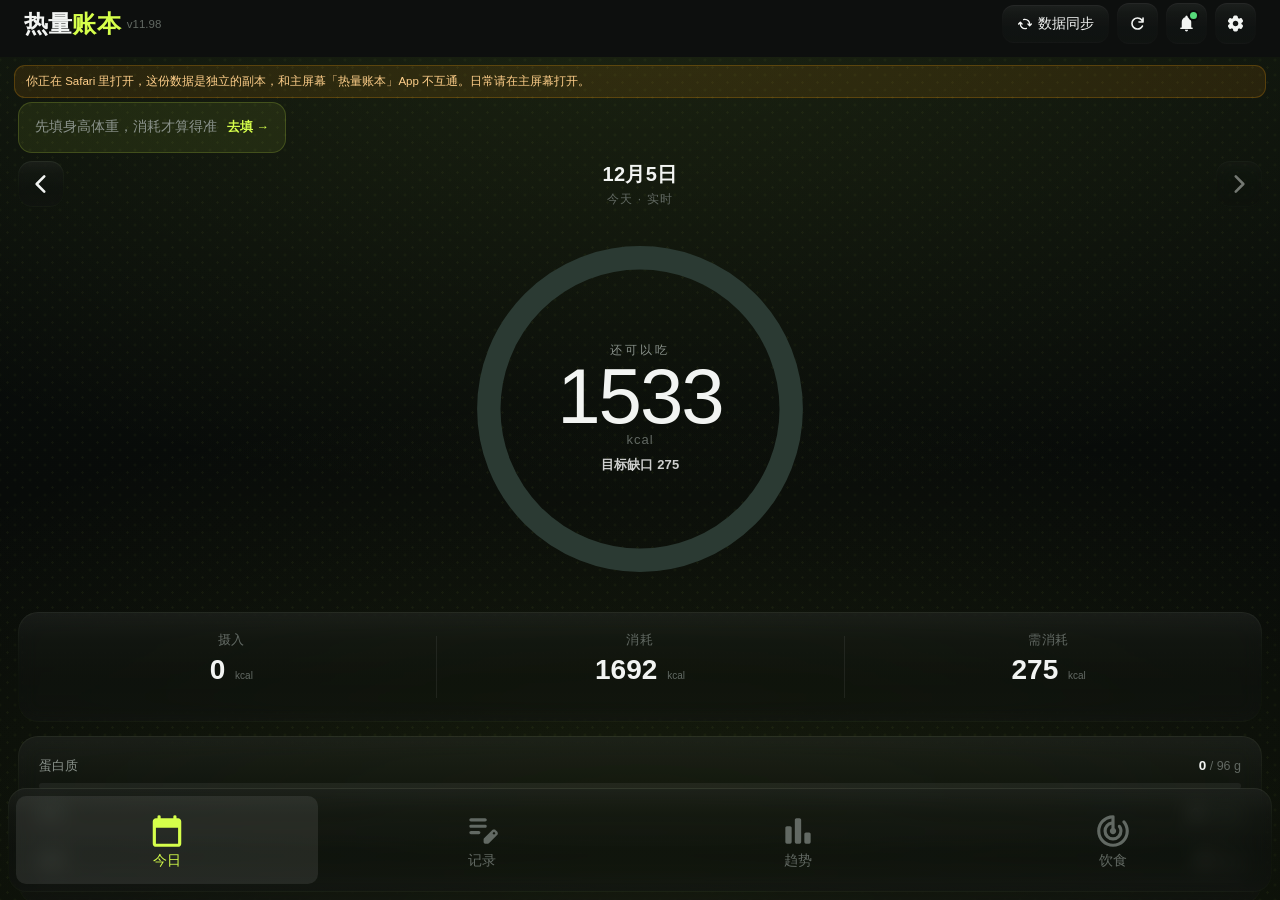
==== index.html @ af081da4 "v11.98 复制只留记到今天；弹层打开时暂停整页定时重画（修搜索滑动卡顿）" ====
<!DOCTYPE html>
<html lang="zh-CN">
<head>
<meta charset="utf-8">
<meta name="viewport" content="width=device-width, initial-scale=1, maximum-scale=1, user-scalable=no">
<meta name="apple-mobile-web-app-capable" content="yes">
<meta name="apple-mobile-web-app-status-bar-style" content="black">
<meta name="theme-color" content="#0a0b0c">
<title>热量账本</title>
<link rel="stylesheet" href="style.css?v=1231">
<link rel="manifest" href="manifest.webmanifest">
<!-- 换图标时必须改这里的 ?v=，否则 iOS 主屏图标会一直用缓存里的旧图 -->
<link rel="apple-touch-icon" href="apple-touch-icon.png?v=1219">
<link rel="icon" href="icon-192.png?v=1219">
<!-- v10.95：Dock 外框被 iOS 26/27 的 `corner-shape: squircle` 画成了超椭圆（方中带圆），
     选中块还是普通圆角 → 看起来一个方一个圆、不再是之前的形状。这里把 squircle 关掉，
     外框和选中块统一成「高度一半」的正圆角胶囊，两者同一个弧。 -->
<style id="dock-lock">
/* 手机：外框和选中块统一成「高度一半」的正圆角胶囊（iPhone 屏幕圆角大，Dock 跟着圆） */
@media (max-width: 520px) {
  .tabbar .inner { corner-shape: round !important; -webkit-corner-shape: round !important; border-radius: 30.5px !important; }
  .dock-lens { border-radius: 27px !important; }
  .dock-lens .lens-body,
  .dock-lens.press .lens-body { border-radius: 27px !important; }
}
/* iPad / 平板：只关掉 squircle，圆角走 style.css 的 --dock-r（跟这台设备屏幕的圆角匹配），
   不再写死 52/44 —— 否则 iPad 会被画成手机那种药丸（2026-11-08 用户指出） */
@media (min-width: 521px) {
  .tabbar .inner { corner-shape: round !important; -webkit-corner-shape: round !important; }
}
</style>
</head>
<body>

<div class="statusbg" aria-hidden="true"></div>

<div id="bootErr" onclick="this.style.display='none'" style="display:none;position:fixed;left:12px;right:12px;top:80px;z-index:999;background:#1c2124;border:1px solid rgba(255,255,255,.12);border-radius:16px;padding:14px 16px;color:#fff;font-size:13px">
  <div style="font-weight:600;margin-bottom:6px">启动出错了</div>
  <div class="be-msg" style="color:#bbb;line-height:1.5"></div>
  <button onclick="location.href=location.pathname+'?v='+Date.now()" style="margin-top:12px;width:100%;padding:10px;border:0;border-radius:12px;background:#d6ff4b;color:#111;font-weight:600">强制重新加载</button>
</div>
<div class="app">
  <div class="topbar">
    <div class="brand">热量<span>账本</span><i class="btag" id="brandTag"></i></div>
    <div class="topactions">
      <button class="topbtn" id="cloudRefresh">
        
        <svg data-icn="st.sync" viewBox="0 -960 960 960" fill="currentColor" aria-hidden="true"><path d="M482-160q-134 0-228-93t-94-227v-7l-36 36q-11 11-28 11t-28-11q-11-11-11-28t11-28l104-104q12-12 28-12t28 12l104 104q11 11 11 28t-11 28q-11 11-28 11t-28-11l-36-36v7q0 100 70.5 170T482-240q16 0 31.5-2t30.5-7q17-5 32 1t23 21q8 16 1.5 31.5T577-175q-23 8-47 11.5t-48 3.5Zm-4-560q-16 0-31.5 2t-30.5 7q-17 5-32.5-1T360-733q-8-15-1.5-30.5T381-784q24-8 48-12t49-4q134 0 228 93t94 227v7l36-36q11-11 28-11t28 11q11 11 11 28t-11 28L788-349q-12 12-28 12t-28-12L628-453q-11-11-11-28t11-28q11-11 28-11t28 11l36 36v-7q0-100-70.5-170T478-720Z"/></svg>
        数据同步
      </button>
      <button class="topbtn topicon" id="hardReloadTop" aria-label="强制更新" title="强制更新">
        
        <svg data-icn="st.reload" viewBox="0 -960 960 960" fill="currentColor" aria-hidden="true"><path d="M480-160q-134 0-227-93t-93-227q0-134 93-227t227-93q69 0 132 28.5T720-690v-70q0-17 11.5-28.5T760-800q17 0 28.5 11.5T800-760v200q0 17-11.5 28.5T760-520H560q-17 0-28.5-11.5T520-560q0-17 11.5-28.5T560-600h128q-32-56-87.5-88T480-720q-100 0-170 70t-70 170q0 100 70 170t170 70q68 0 124.5-34.5T692-367q8-14 22.5-19.5t29.5-.5q16 5 23 21t-1 30q-41 80-117 128t-169 48Z"/></svg>
      </button>
      <button class="topbtn topicon bellbtn" id="notifyBell" aria-label="提醒记录" title="提醒记录">
        
        <svg data-icn="st.bell" viewBox="0 -960 960 960" fill="currentColor" aria-hidden="true"><path d="M200-200q-17 0-28.5-11.5T160-240q0-17 11.5-28.5T200-280h40v-280q0-83 50-147.5T420-792v-28q0-25 17.5-42.5T480-880q25 0 42.5 17.5T540-820v28q80 20 130 84.5T720-560v280h40q17 0 28.5 11.5T800-240q0 17-11.5 28.5T760-200H200ZM480-80q-33 0-56.5-23.5T400-160h160q0 33-23.5 56.5T480-80Z"/></svg>
        <i class="dot" id="notifyDot" hidden></i>
      </button>
      <button class="topbtn topicon" id="goMe" aria-label="设置">
        
        <svg data-icn="st.gear" viewBox="0 -960 960 960" fill="currentColor" aria-hidden="true"><path d="M433-80q-27 0-46.5-18T363-142l-9-66q-13-5-24.5-12T307-235l-62 26q-25 11-50 2t-39-32l-47-82q-14-23-8-49t27-43l53-40q-1-7-1-13.5v-27q0-6.5 1-13.5l-53-40q-21-17-27-43t8-49l47-82q14-23 39-32t50 2l62 26q11-8 23-15t24-12l9-66q4-26 23.5-44t46.5-18h94q27 0 46.5 18t23.5 44l9 66q13 5 24.5 12t22.5 15l62-26q25-11 50-2t39 32l47 82q14 23 8 49t-27 43l-53 40q1 7 1 13.5v27q0 6.5-2 13.5l53 40q21 17 27 43t-8 49l-48 82q-14 23-39 32t-50-2l-60-26q-11 8-23 15t-24 12l-9 66q-4 26-23.5 44T527-80h-94Zm49-260q58 0 99-41t41-99q0-58-41-99t-99-41q-59 0-99.5 41T342-480q0 58 40.5 99t99.5 41Z"/></svg>
      </button>
    </div>
  </div>

  <div class="scroller" id="scroller">
  <div class="sc-body" id="scBody">
  <!-- ============ 今日 ============ -->
  <section class="view on" id="view-today">
    <div id="setupBanner"></div>
    <div class="daterow">
      <button class="arrow" id="prevDay" aria-label="前一天">
        <svg width="24" height="24" viewBox="0 0 24 24" fill="none" stroke="currentColor" stroke-width="2.4" stroke-linecap="round" stroke-linejoin="round"><path d="M15 5 8 12l7 7"/></svg>
      </button>
      <div class="d">
        <b id="dateLabel">—</b>
        <i id="dateSub"></i>
      </div>
      <button class="arrow" id="nextDay" aria-label="后一天">
        <svg width="24" height="24" viewBox="0 0 24 24" fill="none" stroke="currentColor" stroke-width="2.4" stroke-linecap="round" stroke-linejoin="round"><path d="M9 5l7 7-7 7"/></svg>
      </button>
    </div>

    <div class="hero" id="hero">
      <svg viewBox="0 0 200 200">
        <defs>
          <linearGradient id="ringGrad" x1="0" y1="0" x2="1" y2="1">
            <stop id="ringS0" offset="0%" stop-color="#d6ff4b"/>
            <stop id="ringS1" offset="45%" stop-color="#57ffc8"/>
            <stop id="ringS2" offset="100%" stop-color="#d6ff4b"/>
          </linearGradient>
          <!-- 玻璃边光：和卡片描边同一种做法 —— 一圈很细的亮边，上亮下暗 -->
          <linearGradient id="rimGrad" x1="0" y1="0" x2="0.75" y2="1">
            <stop offset="0%" stop-color="#ffffff" stop-opacity="0.55"/>
            <stop offset="30%" stop-color="#ffffff" stop-opacity="0.22"/>
            <stop offset="65%" stop-color="#ffffff" stop-opacity="0.08"/>
            <stop offset="100%" stop-color="#ffffff" stop-opacity="0.16"/>
          </linearGradient>
          <linearGradient id="ringTrack" x1="0" y1="0" x2="0" y2="1">
            <stop offset="0%" stop-color="#161d19"/>
            <stop offset="100%" stop-color="#0b0f0d"/>
          </linearGradient>
        </defs>
        <circle class="track" cx="100" cy="100" r="84" fill="none" stroke="#2b3a33" stroke-width="13"/>
        <!-- 先画一圈略宽的亮边，再把主弧压在上面 → 两侧各留出一条 1px 的玻璃边光 -->
        <circle class="rim" id="ringRim" cx="100" cy="100" r="84" fill="none"
                stroke="url(#rimGrad)"
                stroke-width="14.6" stroke-linecap="round"
                stroke-dasharray="527.8" stroke-dashoffset="527.8"/>
        <circle class="prog" id="ring" cx="100" cy="100" r="84" fill="none"
                stroke="url(#ringGrad)"
                stroke-width="13" stroke-linecap="round"
                stroke-dasharray="527.8" stroke-dashoffset="527.8"/>
      </svg>
      <div class="center">
        <div class="lbl" id="heroLbl">热量缺口</div>
        <div class="num" id="heroNum">—</div>
        <div class="unit">kcal</div>
        <div class="sub" id="heroSub"></div>
      </div>
    </div>

    <div class="stats">
      <div>
        <div class="k">摄入</div>
        <div class="v" id="stIntake">—</div>
      </div>
      <div>
        <div class="k" id="stExpLbl">消耗</div>
        <div class="v" id="stExp">—</div>
        <div class="at" id="stLeftAt"></div>
      </div>
      <div>
        <div class="k">需消耗</div>
        <div class="v" id="stNeed">—</div>
      </div>
    </div>

    <div class="macros">
      <div class="macro">
        <div class="row1"><span class="n">蛋白质</span>
          <span class="g"><b id="pNow">0</b> / <span id="pGoal">0</span> g</span></div>
        <div class="bar p"><i id="pBar" style="width:0"></i></div>
      </div>
      <div class="macro">
        <div class="row1"><span class="n">碳水</span>
          <span class="g"><b id="cNow">0</b> / <span id="cGoal">0</span> g</span></div>
        <div class="bar c"><i id="cBar" style="width:0"></i></div>
      </div>
      <div class="macro">
        <div class="row1"><span class="n">脂肪</span>
          <span class="g"><b id="fNow">0</b> / <span id="fGoal">0</span> g</span></div>
        <div class="bar f"><i id="fBar" style="width:0"></i></div>
      </div>
    </div>

    <div class="sec">
      <h2>今天吃了什么</h2>
      <button class="act" id="addTop">＋ 记录</button>
    </div>
    <div class="meals" id="meals"></div>

    <div style="height:20px"></div>
  </section>

  <!-- ============ 趋势 ============ -->
  <section class="view" id="view-trends">
    <div class="sec" id="trainSec"><h2>练账</h2><span class="act" style="color:var(--muted2)">数据互通</span></div>
    <div class="card tbc" id="trainBanner" hidden></div>
    <div id="trendTop"></div>
    <div class="seg" id="trendSeg">
      <button data-d="7">7 天</button>
      <button data-d="30" class="on">30 天</button>
      <button data-d="90">90 天</button>
    </div>
    <div id="trendBody"></div>
    <div style="height:20px"></div>
  </section>

  <!-- ============ 饮食（饮食目标，从设置里移到底栏） ============ -->
  <section class="view" id="view-nutri">
    <div id="nutriBody"></div>
    <div style="height:20px"></div>
  </section>

  <!-- ============ 我的 ============ -->
  <section class="view" id="view-me">
    <div id="meBody"></div>
    <div style="height:20px"></div>
  </section>

  </div><!-- /sc-body -->
  </div><!-- /scroller -->

  <nav class="tabbar">
    <div class="inner">
      <span class="dock-lens" aria-hidden="true"><span class="lens-body"><i class="hl"></i></span></span>
      <button class="tab on lit" data-view="today">
        <svg data-icn="dk.today" viewBox="0 -960 960 960" style="fill:currentColor;stroke:none"><path d="M200-80q-33 0-56.5-23.5T120-160v-560q0-33 23.5-56.5T200-800h40v-40q0-17 11.5-28.5T280-880q17 0 28.5 11.5T320-840v40h320v-40q0-17 11.5-28.5T680-880q17 0 28.5 11.5T720-840v40h40q33 0 56.5 23.5T840-720v560q0 33-23.5 56.5T760-80H200Zm0-80h560v-400H200v400Z"/></svg>
        <span>今日</span>
      </button>
      <button class="fab" id="fab" aria-label="记录">
        <svg data-icn="dk.add" viewBox="0 -960 960 960" style="fill:currentColor;stroke:none" aria-hidden="true"><path d="M200-400q-17 0-28.5-11.5T160-440q0-17 11.5-28.5T200-480h200q17 0 28.5 11.5T440-440q0 17-11.5 28.5T400-400H200Zm0-160q-17 0-28.5-11.5T160-600q0-17 11.5-28.5T200-640h360q17 0 28.5 11.5T600-600q0 17-11.5 28.5T560-560H200Zm0-160q-17 0-28.5-11.5T160-760q0-17 11.5-28.5T200-800h360q17 0 28.5 11.5T600-760q0 17-11.5 28.5T560-720H200Zm320 520v-66q0-8 3-15.5t9-13.5l209-208q9-9 20-13t22-4q12 0 23 4.5t20 13.5l37 37q8 9 12.5 20t4.5 22q0 11-4 22.5T863-380L655-172q-6 6-13.5 9t-15.5 3h-66q-17 0-28.5-11.5T520-200Zm263-184 37-39-37-37-38 38 38 38ZM580-220h38l121-122-18-19-19-18-122 121v38Zm0 0v-38l122-121 37 37-121 122h-38Z"/></svg>
        <span>记录</span>
      </button>
      <button class="tab" data-view="trends">
        
        <svg data-icn="dk.trend" viewBox="0 -960 960 960" style="fill:currentColor;stroke:none"><path d="M680-160q-17 0-28.5-11.5T640-200v-200q0-17 11.5-28.5T680-440h80q17 0 28.5 11.5T800-400v200q0 17-11.5 28.5T760-160h-80Zm-240 0q-17 0-28.5-11.5T400-200v-560q0-17 11.5-28.5T440-800h80q17 0 28.5 11.5T560-760v560q0 17-11.5 28.5T520-160h-80Zm-240 0q-17 0-28.5-11.5T160-200v-360q0-17 11.5-28.5T200-600h80q17 0 28.5 11.5T320-560v360q0 17-11.5 28.5T280-160h-80Z"/></svg>
        <span>趋势</span>
      </button><button class="tab" data-view="nutri">
        <svg data-icn="set.goal" viewBox="0 -960 960 960" style="fill:currentColor;stroke:none"><path d="M324-111.5Q251-143 197-197t-85.5-127Q80-397 80-480t31.5-156Q143-709 197-763t127-85.5Q397-880 480-880q17 0 28.5 11.5T520-840v291q18 11 29 28.5t11 40.5q0 33-23.5 56.5T480-400q-33 0-56.5-23.5T400-480q0-23 11-41t29-28v-86q-52 14-86 56.5T320-480q0 66 47 113t113 47q66 0 113-47t47-113q0-26-7.5-48T612-570q-10-14-9-31t12-28q12-12 28.5-12t26.5 14q23 31 36.5 68t13.5 79q0 100-70 170t-170 70q-100 0-170-70t-70-170q0-90 57-156.5T440-717v-81q-119 15-199.5 105T160-480q0 134 93 227t227 93q134 0 227-93t93-227q0-58-19-109.5T727-683q-11-13-11-30t12-29q12-12 28.5-11.5T784-740q45 53 70.5 119T880-480q0 83-31.5 156T763-197q-54 54-127 85.5T480-80q-83 0-156-31.5Z"/></svg>
        <span>饮食</span>
      </button>
      
    </div>
  </nav>
</div>


<!-- ============ 记录弹层 ============ -->
<div class="sheet-mask" id="addMask"></div>
<div class="sheet" id="addSheet">
  <div class="grab"></div>
  <div class="tabs3" id="addTabs">
      <button data-m="photo" class="on">
        <svg data-icn="tab.photo" viewBox="0 -960 960 960" fill="currentColor" aria-hidden="true"><path d="M480-260q75 0 127.5-52.5T660-440q0-75-52.5-127.5T480-620q-75 0-127.5 52.5T300-440q0 75 52.5 127.5T480-260Zm0-80q-42 0-71-29t-29-71q0-42 29-71t71-29q42 0 71 29t29 71q0 42-29 71t-71 29ZM160-120q-33 0-56.5-23.5T80-200v-480q0-33 23.5-56.5T160-760h126l50-54q11-12 26.5-19t32.5-7h170q17 0 32.5 7t26.5 19l50 54h126q33 0 56.5 23.5T880-680v480q0 33-23.5 56.5T800-120H160Z"/></svg>拍照</button>
      <button data-m="search">
        <svg data-icn="tab.search" viewBox="0 -960 960 960" fill="currentColor" aria-hidden="true"><path d="M80-480q0-83 31.5-156T197-763q54-54 127-85.5T480-880q127 0 226.5 70T851-629q7 17 .5 34T828-572q-16 5-30.5-3T777-599q-24-60-69-106t-108-71v16q0 33-23.5 56.5T520-680h-80v80q0 17-11.5 28.5T400-560h-80v80h40q17 0 28.5 11.5T400-440v80h-40L168-552q-3 18-5.5 36t-2.5 36q0 122 80.5 213T443-162q16 2 26.5 13.5T480-120q0 17-11.5 28.5T441-82Q288-97 184-210T80-480Zm736 352L716-228q-21 12-45 20t-51 8q-75 0-127.5-52.5T440-380q0-75 52.5-127.5T620-560q75 0 127.5 52.5T800-380q0 27-8 51t-20 45l100 100q11 11 11 28t-11 28q-11 11-28 11t-28-11ZM691-309q29-29 29-71t-29-71q-29-29-71-29t-71 29q-29 29-29 71t29 71q29 29 71 29t71-29Z"/></svg>搜索</button>
    </div>
  <div class="sh-body">
    

    <!-- 拍照 -->
    <div class="pane" id="pane-photo">
      <!-- 上板块：两个照片格（实物照片 / 营养成分表）+ 拍照 / 从相册选 -->
      <div class="drop photobox" id="photoDrop">
        <div class="pslot" data-slot="1">
          <div class="pslot-body">
            <span class="pslot-empty" id="emptyA">食物照片</span>
            <img class="preview" id="photoPreview" hidden alt="">
            <button class="shotdel" id="photoDel" hidden aria-label="删除照片"><svg viewBox="0 0 24 24" fill="none" stroke="currentColor" stroke-width="2.4" stroke-linecap="round"><path d="M6 6l12 12M18 6L6 18"/></svg></button>
          </div>
        </div>
        <div class="pslot" data-slot="2">
          <div class="pslot-body">
            <span class="pslot-empty" id="emptyB">营养成分表</span>
            <img class="preview" id="pv2" hidden alt="">
            <button class="shotdel" id="del2" hidden aria-label="删除照片"><svg viewBox="0 0 24 24" fill="none" stroke="currentColor" stroke-width="2.4" stroke-linecap="round"><path d="M6 6l12 12M18 6L6 18"/></svg></button>
          </div>
        </div>
        <div class="prow-pick">
          <button class="pickbtn on" id="pickCamera">
        <svg data-icn="btn.cam" viewBox="0 -960 960 960" fill="currentColor" aria-hidden="true"><path d="M480-260q75 0 127.5-52.5T660-440q0-75-52.5-127.5T480-620q-75 0-127.5 52.5T300-440q0 75 52.5 127.5T480-260Zm0-80q-42 0-71-29t-29-71q0-42 29-71t71-29q42 0 71 29t29 71q0 42-29 71t-71 29ZM160-120q-33 0-56.5-23.5T80-200v-480q0-33 23.5-56.5T160-760h126l50-54q11-12 26.5-19t32.5-7h170q17 0 32.5 7t26.5 19l50 54h126q33 0 56.5 23.5T880-680v480q0 33-23.5 56.5T800-120H160Z"/></svg>拍照</button>
          <button class="pickbtn ghost" id="pickAlbum">
        <svg data-icn="btn.album" viewBox="0 -960 960 960" fill="currentColor" aria-hidden="true"><path d="m530-460-46-60q-6-8-16-8t-16 8l-67 88q-8 10-2.5 21t18.5 11h318q13 0 18.5-11t-2.5-21l-97-127q-6-8-16-8t-16 8l-76 99ZM320-240q-33 0-56.5-23.5T240-320v-480q0-33 23.5-56.5T320-880h480q33 0 56.5 23.5T880-800v480q0 33-23.5 56.5T800-240H320ZM160-80q-33 0-56.5-23.5T80-160v-520q0-17 11.5-28.5T120-720q17 0 28.5 11.5T160-680v520h520q17 0 28.5 11.5T720-120q0 17-11.5 28.5T680-80H160Z"/></svg>从相册选</button>
        </div>
        <input type="file" accept="image/*" capture="environment" id="photoInput" hidden>
        <input type="file" accept="image/jpeg,image/png,image/heic,image/heif,image/webp" id="photoAlbum" hidden>
        <input type="file" accept="image/*" capture="environment" id="photo2Cam" hidden>
        <input type="file" accept="image/jpeg,image/png,image/heic,image/heif,image/webp" id="photo2Alb" hidden>
      </div>

      <!-- v10.46 用户口径：上下两块之间加一条分割线 -->
      <div id="addSplit" aria-hidden="true"></div>

      <!-- 下板块：内容区（食材 / 克数、补充说明、文字描述、识别热量） -->
      <div id="addContent">
      <div id="photoActions" hidden>
        <!-- v10.45 用户口径：这一块原来还有一颗「识别热量」（#photoGo），和下面描述框那颗重复了 —— 删掉，
             整张卡只留最下面那一颗（#textGo）。这里只剩「食材 / 克数 / 补充说明」。 -->
        <div class="prow2">
          <input id="photoName" placeholder="食材（可选）" autocomplete="off" autocorrect="off">
          <input id="photoGrams" type="number" inputmode="decimal" min="1" step="1" placeholder="克数（可选）">
        </div>
        <input id="photoHint" placeholder="补充说明（可选）">
      </div>

      <!-- 描述：拍照板块下面单独一块（v9.03 并进来，v9.07 删掉，v10.41 加回来；
           v10.42 起不再套大框 —— 只有「一个框 + 一个按钮」） -->
      <div id="descBlock">
        <div class="twrap">
          <textarea id="textInput" rows="4"></textarea>
          <div class="tph" id="textPh" aria-hidden="true">文字描述</div>
        </div>
        <button class="btn primary" id="textGo"><svg data-icn="btn.go" viewBox="0 -960 960 960" fill="currentColor" aria-hidden="true"><path d="M160-400q0-113 67-217t184-182q22-15 45.5-1.5T480-760v52q0 34 23.5 57t57.5 23q17 0 32.5-7.5T621-657q8-10 20.5-12.5T665-664q63 45 99 115t36 149q0 88-43 160.5T644-125q17-24 26.5-52.5T680-238q0-40-15-75.5T622-377L480-516 339-377q-29 29-44 64t-15 75q0 32 9.5 60.5T316-125q-70-42-113-114.5T160-400Zm320-4 85 83q17 17 26 38t9 45q0 49-35 83.5T480-120q-50 0-85-34.5T360-238q0-23 9-44.5t26-38.5l85-83Z"/></svg>识别热量</button>
      </div>
      </div>
    </div>

    <!-- 搜索（搜索框在卡片顶部） -->
    <div class="pane" id="pane-search" hidden>
      <input id="searchInput" placeholder="搜食物：米饭 / 鸡胸 / 拿铁" autocomplete="off">
      <!-- v9.27：常用词提到滚动区外面 —— 下面的列表滑动时它是固定不动的 -->
      <div class="chips-wrap" id="recentChips"></div>
      <div class="searchscroll">
        <div class="slist" id="searchList"></div>
      </div>
    </div>

    <!-- 结果 -->
    <div id="resultArea" hidden>
      <div id="shotBox"></div>
      <div id="resultItems"></div>
      <div id="resultNote" style="font-size:11px;color:var(--muted2);line-height:1.6;margin-top:8px"></div>
      <div class="totalrow">
        <span>合计</span><b><span id="resultTotal">0</span> 千卡</b>
      </div>
    </div>
  </div>
  <div class="sh-foot" id="addFoot" hidden>
    <!-- v9.26：用户口径「上下滑动时这块不动，滚动内容的下端就到这道缝」——
         「记到哪一餐」整块从滚动区搬到固定底栏，只有上面的照片区 / 已添加会滚 -->
    <div class="mealpick">
      <div class="chips-wrap" id="mealPick">
        <button class="chip" data-meal="breakfast">早餐</button>
        <button class="chip" data-meal="lunch">午餐</button>
        <button class="chip" data-meal="tea">点心</button>
        <button class="chip" data-meal="dinner">晚餐</button>
        <button class="chip" data-meal="snack">加餐</button>
      </div>
    </div>
    <button class="btn primary" id="saveItems">
        <svg data-icn="btn.save" viewBox="0 -960 960 960" fill="currentColor" aria-hidden="true"><path d="m713-713 113-113q12-12 28.5-12t28.5 12q12 12 12 28.5T883-769L741-628q-12 12-28 12t-28-12l-57-57q-11-11-11-27.5t11-28.5q12-12 28.5-12t28.5 12l28 28ZM480-240l-168 72q-40 17-76-6.5T200-241v-519q0-33 23.5-56.5T280-840h225q18 0 27 16t1 33q-7 17-10 34t-3 37q0 72 45.5 127T680-524q12 2 21.5 2.5t18.5.5q17 0 28.5 10.5T760-484v243q0 43-36 66.5t-76 6.5l-168-72Z"/></svg>记入</button>
  </div>
</div>

<!-- ============ 体重弹层 ============ -->
<div class="sheet-mask" id="nlogMask"></div>
<div class="sheet card" id="nlogSheet">
  <div class="grab"></div>
  <div class="sh-hd">
    <button class="backbtn" id="nlogBack" aria-label="返回" hidden>
      <svg viewBox="0 0 24 24" fill="none" stroke="currentColor" stroke-width="2.2" stroke-linecap="round" stroke-linejoin="round"><path d="M15 5 8 12l7 7"/></svg>
    </button>
    <h2>提醒记录</h2>
  </div>
  <div class="sh-body">
    <div id="nlogList"></div>
  </div>
  <div class="sh-foot" id="nlogFoot">
    <div class="setrows last">
      <div class="setrow ver">
        <span class="ttl" id="nlogCount">共 0 条</span>
        <button class="setpill" id="nlogClear">清空记录</button>
      </div>
    </div>
  </div>
</div>

<!-- ============ 设置卡（和「提醒记录」同一张玻璃卡，里面是行式布局） ============ -->
<div class="sheet-mask" id="setMask"></div>
<div class="sheet card" id="setSheet">
  <div class="grab"></div>
  <div class="sh-hd">
    <button class="backbtn" id="setBack" aria-label="返回" hidden>
      <svg viewBox="0 0 24 24" fill="none" stroke="currentColor" stroke-width="2.2" stroke-linecap="round" stroke-linejoin="round"><path d="M15 5 8 12l7 7"/></svg>
    </button>
    <h2>设置</h2>
    <span class="vtag" id="setVer"></span>
  </div>
  <div class="sh-body" id="setBody"></div>
  <div class="subpage" id="subPage"></div>
  <div class="subfoot" id="subFoot">
    <button class="btn ghost" id="sfReset">恢复全部默认</button>
  </div>
</div>

<div class="sheet-mask" id="weightMask"></div>
<div class="sheet" id="weightSheet">
  <div class="grab"></div>
  <div class="sh-hd">
    <h2>记录体重</h2>
    <button class="x" id="weightClose">×</button>
  </div>
  <div class="sh-body">
    <div class="field">
      <label>体重（kg）</label>
      <input id="weightInput" type="number" inputmode="decimal" step="0.1" placeholder="58.5">
      <div class="hint">建议每天固定在早上空腹、上完厕所后称。体重的日间波动有 1-2kg，看趋势别看单日。</div>
    </div>
  </div>
  <div class="sh-foot">
    <button class="btn primary" id="weightSave">保存</button>
  </div>
</div>

<!-- 改某一项的营养数据（常见：包装标注是"每份"，被当成"每 100 克"记了） -->
<div class="sheet-mask" id="nutMask"></div>
<div class="sheet" id="nutSheet">
  <div class="grab"></div>
  <div class="sh-body">
    <div class="field nutfind">
      <label>食物名（改了会一起改这条的名字，并带出营养）</label>
      <input id="nutNameQ" placeholder="比如：香蕉 / 苹果 / 米饭" autocomplete="off">
      <div class="nutsug" id="nutSug" hidden></div>
    </div>
    <div class="nutgrid">
      <div class="field">
        <label>吃了多少克<b class="req">*</b></label>
        <input id="nutRef" type="number" inputmode="decimal" step="0.1" placeholder="100">
      </div>
      <div class="field">
        <label>热量<b class="req">*</b></label>
        <div class="inwrap">
          <input id="nutKcal" type="number" inputmode="decimal" placeholder="2128">
          <button type="button" id="nutUnitTog" class="unitseg" aria-label="切换千卡/千焦">
            <span data-u="kj">千焦</span><span data-u="kcal">千卡</span>
          </button>
        </div>
      </div>
    </div>
    <div class="nutgrid three">
      <div class="field">
        <label>蛋白质（<span class="u">g</span>）</label>
        <input id="nutP" type="number" inputmode="decimal" step="0.1" placeholder="7.7">
      </div>
      <div class="field">
        <label>碳水（<span class="u">g</span>）</label>
        <input id="nutC" type="number" inputmode="decimal" step="0.1" placeholder="53.1">
      </div>
      <div class="field">
        <label>脂肪（<span class="u">g</span>）</label>
        <input id="nutF" type="number" inputmode="decimal" step="0.1" placeholder="23.8">
      </div>
    </div>
    <div class="hint">
      四项都照抄包装上「每100克热量」那一行，不用自己算。<br>
      上面填你实际吃了多少克，保存时自动按比例算出这一份多少千卡；千卡/千焦点 ⇄ 切换（1 千卡 = 4.184 千焦）。
    </div>
  </div>
  <div class="sh-foot">
    <button class="btn primary" id="nutSave">保存并换算</button>
  </div>
</div>

<!-- 改名：App 自己的小输入卡。不用系统 prompt —— iOS 会给它加一层自己的压暗，
     那层盖住顶栏、盖不住状态栏，背景永远和「营养编辑」那种不了一样 -->
<div class="sheet-mask" id="rnMask"></div>
<div class="rnalert" id="rnSheet">
  <input id="rnInput" type="text" maxlength="20" autocomplete="off" enterkeyhint="done">
  <div class="rnalert-btns">
    <button id="rnCancel">取消</button>
    <button id="rnSave" class="prim">确定</button>
  </div>
</div>

<div class="sheet-mask" id="cpMask"></div>
<div class="rnalert cpcard" id="cpSheet">
  <div class="cp-head">
    <span class="cp-title" id="cpTitle">复制这一条</span>
    <span class="cp-name" id="cpName">—</span>
  </div>
  <div class="cp-row" id="cpGramsRow">
    <label for="cpG">克数</label>
    <input id="cpG" type="number" inputmode="decimal" step="1" min="1" autocomplete="off">
    <span class="unit">g</span>
    <span class="cp-kcal" id="cpKcal">—</span>
  </div>
  <div class="cp-sum" id="cpSum" hidden></div>
  <div class="chips-wrap cp-meals" id="cpMealPick">
    <button class="chip" data-cmeal="breakfast">早餐</button>
    <button class="chip" data-cmeal="lunch">午餐</button>
    <button class="chip" data-cmeal="tea">点心</button>
    <button class="chip" data-cmeal="dinner">晚餐</button>
    <button class="chip" data-cmeal="snack">加餐</button>
  </div>
  <div class="chips-wrap cp-meals" id="cpDayPick" hidden>
    <button class="chip on" data-cday="today">记到今天</button>
  </div>
  <div class="rnalert-btns">
    <button id="cpCancel">取消</button>
    <button id="cpSave" class="prim">记一条</button>
  </div>
</div>

<div class="toast" id="toast"></div>

<div class="sheet-mask" id="helpMask"></div>
<div class="sheet" id="helpSheet">
  <div class="grab"></div>
  <div class="sh-hd">
    <h2>自动同步手表</h2>
    <button class="x" id="helpClose">×</button>
  </div>
  <div class="sh-body">
    <div id="helpBody"></div>
  </div>
  <div class="sh-foot">
    <button class="btn primary" id="helpCopy">知道了</button>
  </div>
</div>


<!-- ============ 一组记录详情 ============ -->
<div class="sheet-mask" id="grpMask"></div>
<div class="modal" id="grpSheet">
  <div class="mhd">
    <img class="mshot" id="grpShot" alt="" hidden>
    <div class="mt">
      <h3 id="grpName"><span class="nameline"><span class="nmtxt" id="grpNameTxt">这一餐</span><button class="pen" id="grpRename" aria-label="改名字"><svg viewBox="0 0 24 24" fill="currentColor"><circle cx="5.2" cy="12" r="2"/><circle cx="12" cy="12" r="2"/><circle cx="18.8" cy="12" r="2"/></svg></button></span></h3>
      <span id="grpMeta"></span>
    </div>
    <button class="mx" id="grpClose">×</button>
  </div>
  <div class="mbody">
    <div class="mnoshot" id="grpNoShot" hidden>这条没有留下照片（早期版本只存数据，或照片在同步时被裁掉过）</div>
    <div id="grpItems"></div>
    <div class="totalrow"><span>合计</span><b><span id="grpTotal">0</span> 千卡</b></div>
  </div>
</div>

<script src="foods.js?v=1231"></script>
<script src="icons.js?v=1231"></script>
<script src="api.js?v=1231"></script>
<script src="calc.js?v=1219"></script>
<script src="app.js?v=1231"></script>
<script>
/* 兜底：万一这次加载没完整（脚本没下来 / 执行出错），不要停在"全是破折号"的死界面。
   顺序：① 自己把没加载成功的脚本用 ?r=时间戳 再补一遍；② 还不行为一条可点重试的提示条，
   提示条上带着诊断信息（哪几个脚本没到位、在不在线），截图就能定位。 */
(function () {
  var FILES = ['foods.js', 'api.js', 'calc.js', 'app.js'];
  var KEY = { 'foods.js': 'foods', 'api.js': 'api', 'calc.js': 'calc', 'app.js': 'app' };
  var failing = {};
  var repairing = false;

  function ok(k) { return !!(window.__ok && window.__ok[k]); }
  function missing() { return FILES.filter(function (f) { return !ok(KEY[f]); }); }
  function bootBroken() {
    if (window.__booted) return false;
    var el = document.getElementById('dateLabel');
    var t = el && el.textContent ? el.textContent.trim() : '';
    return !t || t === '—';
  }

  function inject(list, done) {
    if (!list.length) return done();
    var f = list.shift();
    var s = document.createElement('script');
    s.src = f + '?r=' + Date.now();
    s.onload = function () { setTimeout(function () { inject(list, done); }, 40); };
    s.onerror = function () { setTimeout(function () { inject(list, done); }, 40); };
    document.head.appendChild(s);
  }

  function repair() {
    if (repairing || window.__booted) return false;
    var miss = missing();
    if (!miss.length) return false;
    repairing = true;
    inject(miss.slice(), function () {
      repairing = false;
      if (!window.__booted && typeof window.init === 'function') {
        try { window.init(); } catch (e) {}
      }
      // 脚本补齐后 app 可能"初始化过一遍但用的是缺东西的状态" → 让它重新读一次当天数据
      if (typeof window.loadDay === 'function') { try { window.loadDay(); } catch (e) {} }
      setTimeout(function () { if (bootBroken()) show(); }, 1200);
    });
    return true;
  }

  function show() {
    if (window.__booted || document.getElementById('bootRetry')) return;
    if (repairing) { setTimeout(show, 1500); return; }   // 正在补脚本 → 别急着报"没加载完整"
    var miss = missing().map(function (f) { return f.replace('.js', ''); });
    var diag = '脚本 ' + (miss.length ? '缺 ' + miss.join(' / ') : '都在') +
               ' · ' + (navigator.onLine ? '在线' : '离线') +
               ' · ' + (navigator.serviceWorker && navigator.serviceWorker.controller ? '有缓存' : '无缓存');
    var bar = document.createElement('div');
    bar.id = 'bootRetry';
    bar.className = 'boot-retry';
    bar.innerHTML = '<div class="bt-txt"><span>页面没加载完整</span><i>' + diag + '</i></div>' +
                    '<button>重新加载</button>';
    bar.querySelector('button').onclick = function () { location.reload(); };
    document.body.appendChild(bar);
    // 只要后来真的起来了，这条提示要自己消失（以前会一直挂着，看着像坏了）
    var t = setInterval(function () {
      if (!window.__booted) return;
      clearInterval(t);
      var el = document.getElementById('bootRetry');
      if (el) el.remove();
    }, 700);
  }
  window.__showBootRetry = show;
  /* 页面自己渲染时报错（如 Calc 没下来）也能触发补脚本：日期画出来了但数字全空，靠时间兜底判断不出来 */
  window.__repairBoot = repair;

  window.addEventListener('error', function (e) {
    var t = e && e.target;
    if (t && t.tagName === 'SCRIPT') {
      var name = (t.getAttribute('src') || '').split('?')[0].split('/').pop();
      if (name) failing[name] = 1;
      setTimeout(repair, 300);
    }
  }, true);

  // 2.5 秒还没渲染出内容：先补一遍脚本；5 秒再补一次；到 8 秒还不行才显示提示条
  setTimeout(function () { if (bootBroken()) repair(); }, 2500);
  setTimeout(function () { if (bootBroken()) repair(); }, 5000);
  setTimeout(function () { if (bootBroken()) show(); }, 8000);
})();
</script>
</body>
</html>
---- style.css ----
:root {
  --bg: #0a0b0c;
  --bg2: #0f1113;
  --card: #15181b;
  --card2: #1b1f23;
  --line: rgba(255, 255, 255, 0.07);
  --line2: rgba(255, 255, 255, 0.12);
  --text: #f2f4f2;
  --muted: #8b938c;
  --muted2: #626963;
  --lime: #d6ff4b;
  --glow-rgb: 214, 255, 75;
  --glow2-rgb: 70, 255, 196;
  --lime-dim: #a8cc2e;
  --orange: #ff8a4c;
  --red: #ff5d5d;
  --blue: #6ea8ff;
  /* v10.76：这两个值以前只在 var() 里写了 fallback，没有真正定义，补成变量 */
  --pill-nudge: 1.3px;
  --pill-nudge-half: .65px;
  --safe-b: env(safe-area-inset-bottom, 0px);
  --safe-t: env(safe-area-inset-top, 0px);
  /* 悬浮 Dock：内缩 + 圆角半径要跟屏幕圆角同心，手机上按屏宽微调 */
  /* v10.05：用户口径 —— 不要「横条居中」，要让 home 横条的**顶边**正好贴住 Dock 的**底边**（相接、不重叠）：
     横条距底 8pt、高 5pt → 横条顶边在距底 13pt，所以 Dock 四边都取 13。 */
  --dock-inset: 10px;      /* 弹层卡（记录/设置/提醒）左右 = Dock 左右（用户：点出来的卡要跟 Dock 同宽） */
  /* v10.09：主页那些卡（统计/营养素/餐卡/标题）比 Dock 窄一点 —— 用户要求「Dock 比主页卡宽一点」，
     但弹出来的卡要和 Dock 一样宽。所以分成两个变量：--dock-inset（弹层/Dock=13）、--page-pad（主页=18）。 */
  --page-pad: 18px;        /* 主页卡牌/标题左右（比 Dock 的 13 多 5 → Dock 每边宽 5） */
  /* 层级：Dock = 弹层卡（13）> 主页卡（18）。用户口径：Dock 比主页卡宽一点，但点出来的卡跟 Dock 一样宽。 */
  --dock-max: 100%;        /* Dock 最大宽度；和 Dock 重叠的卡牌也用这个值 */
  --dock-bottom: 22px;     /* v11.43：照 App Store 底部条实测（条底离屏 21.7 ≈ 22） */
  /* v10.08：Dock 左右 = 底部 = 卡牌左右，全部 13 —— 圆角处那道缝和底缝一样宽（用户：之前 8 vs 13 对不上）。
     卡牌宽度 = Dock 宽度（都 414@440 屏），这是「底部贴白杠 13 + 四边等距」下的最大值：
     Dock 宽 = 屏宽 − 2×13，想让 Dock 更宽就必须动底部那条（会和白杠重叠），所以先锁在这里。 */
  --dock-w: 25px;          /* v11.43：照 App Store（左右各离屏 25） */
  /* Dock 高度（固定，圆角上限要看它）—— v10.05 94 → 98：同心圆角要 62−13=49，49 必须 ≤ 高度一半（49），
     否则又会被"不能超过一半"卡住、圆角变小就不呼应了 */
  --dock-h: 61px;   /* v11.43：照 App Store 底部条（61 高 / 图标 28 / 字 10） */
  /* 圆角由脚本按「这台设备的屏幕圆角 − 离边距离」算出来（见 app.js 的 syncDockR）。
     ⚠️ v10.15：这里必须同时用媒体查询写一份静态值（紧随 :root 之后）——
     因为启动/buffer 的那一瞬间 JS 还没跑，圆角还停在这个默认值上，
     屏幕上看就是「圆角处的缝比左右那两条缝宽」= 不等距（用户 2026-10-28 的截图就是这个）。
     --dock-w 是 8，所以静态值 = 屏幕圆角 − 8。 */
  --dock-r: calc(var(--dock-h) / 2);   /* v11.43：Dock 是胶囊，圆角 = 高度一半 */
  /* v11.46：v11.43 之前 --dock-r 的值（440 宽屏 = 屏角 62 − 离边 10）。提醒记录标题/×、记录卡三格条
     这些老布局都是按它算的，Dock 圆角改成「高度一半」后它们跟着错位/变方，这里单独留一份。 */
  --dock-r-legacy: 52px;
  /* 卡片圆角：跟手机屏幕的圆角同心（屏角约 62 − 离底 16） */
  --card-r: 46px;
  /* v11.87：底部弹层卡牌圆角 = 屏幕圆角 − 8（同心，弧缝=边缝=8；app.js 的 syncSheetR 按屏宽重算） */
  --sheet-r: 54px;
}

/* v11.43：Dock 改成 App Store 那种胶囊，圆角固定 = 高度一半 —— 按屏宽查表那套（屏幕圆角−离边）不再适用；
   syncDockR 在手机上写的也是 h/2，两边同一个值，首帧不会跳。 */

* { box-sizing: border-box; -webkit-tap-highlight-color: transparent; }

/* hidden 要真的隐藏：.preview 等规则自带 display，会盖掉浏览器默认的 [hidden] */
[hidden] { display: none !important; }

/* 横向溢出由 #scroller 自己裁掉（overflow-x: hidden），html 只负责不滚 */
/* 底色用内容区最底端的那个颜色，键盘弹起时下方空出来的那条也能接上 */
html {
  /* 文档本身不再滚动：iOS 文档级滚动的橡皮筋（滑到底还能拉出一片空白再弹回）CSS 关不掉，
     只有「容器滚动」才能用 overscroll-behavior 关掉，所以滚动统一交给 #scroller 那一层 */
  height: 100%;
  overflow: hidden;
  overscroll-behavior: none;
  /* iPad 横竖屏切换时不要自动放大文字 */
  -webkit-text-size-adjust: 100%;
  text-size-adjust: 100%;
  /* 背景只画在"画布"这一层：整页绘制一次，滚动时不重绘 → 滑动丝滑 */
  background-color: #080b09;
  background-image:
    radial-gradient(120% 720px at 50% 0%, rgba(var(--glow-rgb), 0.085) 0%, rgba(var(--glow-rgb), 0) 70%),
    radial-gradient(120% 720px at 50% 100%, rgba(var(--glow-rgb), 0.085) 0%, rgba(var(--glow-rgb), 0) 70%),
    radial-gradient(circle, rgba(var(--glow-rgb), 0.042) 1px, transparent 1.3px),
    radial-gradient(circle, rgba(var(--glow-rgb), 0.042) 1px, transparent 1.3px),
    linear-gradient(180deg, #0a0f0c 0%, #080b09 55%, #060907 100%);
  background-size: auto, auto, 15px 15px, 15px 15px, 100% 100%;
  background-position: 0 0, 0 0, 0 0, 7.5px 7.5px, 0 0;
}
body {
  background: transparent;
  overscroll-behavior: none;
}
/* 顶部实色带：规避 iOS 主屏幕 App 状态栏的系统磨砂/模糊。
   层级放在顶栏之下（z-index 20 < 顶栏 30），只填状态栏那一条，不会遮挡按钮 */
.statusbg {
  position: fixed; top: 0; left: 0; right: 0;
  /* 只在页面真的延伸到状态栏下面时才需要这条带子（那时 safe-t > 0）。
     现在去掉了 viewport-fit=cover，safe-t 为 0，这条带子高度也必须是 0，
     否则它会浮在最上层，把顶栏按钮/标题的上沿切掉一块（这就是"遮挡"） */
  height: min(var(--safe-t, 0px), 90px);
  background: #0d0f0e;
  z-index: 25; pointer-events: none;
}

html, body {
  margin: 0;
  padding: 0;
  min-height: 100%;
  overscroll-behavior-y: none;
  /* 这里不要再写 background，否则会把 html 上的渐变+波点整条覆盖掉 */
  color: var(--text);
  font-family: -apple-system, BlinkMacSystemFont, "SF Pro Text", "PingFang SC",
    "Helvetica Neue", Arial, sans-serif;
  -webkit-font-smoothing: antialiased;
}

body {
  position: relative;
  width: 100%;
  height: 100%;
  overflow: hidden;
  overscroll-behavior: none;
}




/* 左边缘拖拽返回时，跟着手指走 */
.sheet.dragging, .modal.dragging { transition: none !important; will-change: transform, opacity; }
/* 「我的」子页返回时滑出 */
#view-me.slideout { animation: slideout .26s cubic-bezier(.32,.72,0,1) forwards; }
@keyframes slideout { to { transform: translateX(58px); opacity: 0; } }

/* 弹层打开时，背后的页面不跟着滚 */
html.lock, html.lock body, html.noscroll, html.noscroll body { overflow: hidden; overscroll-behavior: none; }
/* 滚动现在在 #scroller 这一层，锁页时也要把它锁住 */
html.lock .scroller, html.noscroll .scroller { overflow: hidden; }

/* 全局隐藏滚动条（内容照样能滑） */
html, body, .app, .view, .sh-body, .mbody,
.about-fill > .card:first-child { scrollbar-width: none; -ms-overflow-style: none; }
* { scrollbar-width: none; -ms-overflow-style: none; }
*::-webkit-scrollbar { width: 0; height: 0; display: none; }

button, input, select, textarea {
  font-family: inherit;
  font-size: 16px;
  color: inherit;
}
button { border: 0; background: none; cursor: pointer; padding: 0; -webkit-tap-highlight-color: transparent; }
/* 手指连点时不要触发 iOS 的双击缩放（双击会让整页视觉上"跳一下"），
   同时也把点击的延迟去掉：点击在抬手当下就派发，页面还来不及挪 */
input, textarea, select, button, .srow, .modes button, .tab { touch-action: manipulation; }
button:focus { outline: none; }
button:focus-visible { outline: 2px solid rgba(var(--glow-rgb),.5); outline-offset: 2px; }
input, textarea, select {
  background: var(--card2);
  border: 1px solid var(--line);
  border-radius: 12px;
  padding: 12px 14px;
  width: 100%;
  outline: none;
  -webkit-appearance: none;
}
input:focus, textarea:focus, select:focus { border-color: transparent; }
input::placeholder, textarea::placeholder { color: var(--muted2); opacity: 0.55; }
select {
  background-image: url("data:image/svg+xml;utf8,<svg xmlns='http://www.w3.org/2000/svg' width='12' height='8'><path d='M1 1l5 5 5-5' stroke='%238b938c' stroke-width='2' fill='none' stroke-linecap='round'/></svg>");
  background-repeat: no-repeat;
  background-position: right 14px center;
  padding-right: 38px;
}

.app {
  width: 100%;
  max-width: none;
  margin: 0;
  /* 正好一屏高，内容全部交给 #scroller 这一层滚 */
  height: 100%;
  display: flex;
  flex-direction: column;
  position: relative;
  background: transparent;
}

/* 内容滚动容器：页面本身不滚，只有这一层滚。
   overscroll-behavior 在容器上才有效 → 滑到底就是停住，不会被系统再拉出一片空白 */
.scroller {
  flex: 1 1 auto;
  min-height: 0;
  overflow-y: auto;
  overflow-x: hidden;
  -webkit-overflow-scrolling: touch;
  /* 关掉越界回弹：滑到底就是停住，不会被再拽出一片空白 */
  overscroll-behavior: none;
  padding-top: var(--topbar-h, 64px);
  /* 背景交给不滚动的那一层去画：滚动层自己画背景，iOS 会漏画，露出纯黑 */
  background: transparent;
}
.sc-body {
  /* 不要给这一层加 backface-visibility / will-change：会让 iOS 单独合成，滚动到底会漏画成纯黑 */
  /* 底部留白 = Dock 高度 + 一点缝：滑到底时最后一张卡就贴着 Dock 上方，不再留一大片空 */
  padding-bottom: calc(var(--dock-bottom) + var(--dock-h) + 2px + var(--safe-b));
}
/* 键盘弹起后：底部留白由脚本精确算好，
   结果就是"往下滑不动、往上还能滑"，卡片不会被滑出键盘 */
/* 键盘弹起时页面会变长、光晕被摊薄，所以只在这个状态下把背景补亮：
   其他页面/状态仍然用原来的强度 */
/* 键盘弹起时不再限制手势方向：越界回弹已经在 #scroller 这一层关掉了（overscroll-behavior: none），
   滑到底就是卡片贴键盘、停住，不需要再去吃手势或跟系统抢滚动 */
html.kb .scroller { overscroll-behavior: none; }

html.kb .sc-body {
  /* 由脚本算到"刚好够居中 + 一点点余量"，不再是一大块空白 */
  padding-bottom: var(--kb-pad, 40vh);
}

/* ---------- 顶栏 ---------- */
.topbar {
  position: fixed;
  top: 0; left: 0; right: 0;
  /* 顶栏在虚化层（60/63）之上 —— 遮罩整屏盖住也压不到它，
     颜色永远是 #0D0F0E；遮罩顶边藏在顶栏不透明底色后面，退出也没有"切口"可闪。
     锁死：guard-check 会验这一条，改小直接禁止发版。 */
  z-index: 70;
  display: flex;
  align-items: center;
  justify-content: space-between;
  /* safe-t 异常大时兜底，最多 88px，避免顶部出现一大块空白 */
  padding: min(calc(3px + var(--safe-t)), 82px) 18px 13px;
  background: #0d0f0e;
}
/* 顶栏下沿一条实线分界，不做任何渐隐 */
.topbar {
  border-bottom: 0;
  /* 没有任何投影、也没有那条 0.5px 白线（用户要求删掉） */
  box-shadow: none;
}

.brand {
  font-size: 20px; font-weight: 650; letter-spacing: 0.2px;
  display: flex; align-items: center; height: 31px;
}
.brand span { color: var(--lime); }
.brand { min-width: 0; overflow: hidden; white-space: nowrap; }
.brand .btag {
  font-style: normal; font-size: 10px; font-weight: 500;
  color: var(--muted2); margin-left: 6px; letter-spacing: 0;
}
.topbtn {
  display: inline-flex; align-items: center; gap: 5px;
  font-size: 12.5px;
  color: var(--text);
  opacity: 1;
  padding: 7px 11px;
  border-radius: 11px;
  flex: 0 0 auto;
  background: var(--card2);
  border: 1px solid var(--line);
}
.topbtn svg { width: 14px; height: 14px; flex: 0 0 auto; }
.topbtn:active { background: var(--card2); }

.topactions { display: flex; align-items: center; gap: 8px; flex: 0 0 auto; }
.topbtn.topicon { padding: 8px; }
.topbtn.topicon svg { width: 17px; height: 17px; }
.topbtn.spin svg { animation: rot 0.9s linear infinite; }
@keyframes rot { to { transform: rotate(360deg); } }

/* ---------- 日期 ---------- */.daterow {
  display: flex;
  align-items: center;
  justify-content: space-between;
  padding: 6px var(--page-pad) 14px;
}
.daterow .d { text-align: center; }
.daterow .d b { font-size: 17px; font-weight: 620; letter-spacing: 0.3px; }
.daterow .d i {
  display: block;
  font-style: normal;
  font-size: 11px;
  color: var(--muted2);
  margin-top: 3px;
  letter-spacing: 1px;
}
.arrow {
  width: 40px; height: 40px;
  border-radius: 12px;
  color: var(--text);
  display: flex; align-items: center; justify-content: center;
  padding: 0;
}
.arrow svg { width: 24px; height: 24px; display: block; }
.arrow:active { transform: scale(.94); filter: brightness(1.14); }
.arrow:disabled { opacity: 0.45; }

.setup-tip {
  display: flex; align-items: center; gap: 10px; width: auto;
  margin: 4px 18px 0;
  padding: 12px 14px;
  background: rgba(214, 255, 75, 0.08);
  border: 1px solid rgba(214, 255, 75, 0.18);
  border-radius: 14px;
  font-size: 12.5px;
  line-height: 1.5;
  text-align: left;
  color: var(--text);
}
.setup-tip span { flex: 1; color: var(--muted); }
.setup-tip b { color: var(--lime); font-weight: 600; white-space: nowrap; font-size: 12px; }

/* ---------- 主环 ---------- */
/* v10.83：实测圆环上下间距不等（上 20 / 下 14，圆偏下 6px）→ 上边距减 3、下边距加 3，总高不变 */
.hero { position: relative; display: grid; place-items: center; padding: 1px 0 9px; }
.hero svg { width: 232px; height: 232px; transform: rotate(-90deg); grid-area: 1 / 1; }
.hero .track { stroke: #2b3a33; }
#ringGrad stop { transition: stop-color .7s cubic-bezier(.2,.8,.2,1); }
.hero .prog { filter: drop-shadow(0 0 7px rgba(var(--glow-rgb),.35));
  transition: filter .6s linear; transition: stroke-dashoffset .7s cubic-bezier(.2,.8,.2,1); }
.hero .center {
  /* v10.78：以前只有 position:absolute 没写 inset，盒子按"静态位置"落在圆心的左上角，
     内容整体往下坠 —— 看着就是"上面空一大块、下面挤"。现在撑满整个 hero 再垂直居中。 */
  /* v10.85：改成和圆环同一个 grid 格（1/1），由 place-items:center 统一居中。
     以前用 inset:0 是相对 padding box 居中，而圆环在 content box 里 —— 圆环有 1px/9px 上下内边距，
     两者中心差 4px，内容会视觉上偏下。现在是同一个格子，圆环中心 = 内容中心，padding 怎么改都不会再错。 */
  grid-area: 1 / 1;
  position: relative;
  z-index: 1;
  text-align: center;
  display: flex;
  flex-direction: column;
  align-items: center;
  justify-content: center;
  gap: 0;
}
.hero .lbl {
  font-size: 11px;
  letter-spacing: 2.4px;
  color: var(--muted);
  text-transform: uppercase;
}
.hero .num {
  font-size: 56px;
  font-weight: 500;
  line-height: .96;
  letter-spacing: -1.5px;
  font-variant-numeric: tabular-nums;
}
.hero .unit { font-size: 12px; color: var(--muted2); letter-spacing: 1px; margin-top: -2px; }
/* v10.82：用户口径 —— 「目标缺口」要白、要和上面三组（已超出 / 数字 / kcal）拉开一点，
   这样一眼能看出现在是缺口、维持还是盈余。上面三组之间的距离不动。 */
/* v10.84：用户口径 —— 「目标缺口」的字重/字号跟「消耗」下面那句「需消耗 2581」保持一致 */
.hero .sub { font-size: 11px; font-weight: 600; color: rgba(255,255,255,.80); margin-top: 12px; max-width: 156px; line-height: 1.5; letter-spacing: .2px; }
/* v10.85：实际缺口/盈余 —— 紧跟「目标缺口」下面，字号字重与它一致
   v10.86：用户口径 —— 这个数字的颜色跟着圆环走（绿→橙→红），而不是固定灰白 */
.hero .gapnow { font-size: 11px; font-weight: 600; color: var(--hero-c, rgba(255,255,255,.56)); margin-top: 4px; letter-spacing: .2px; line-height: 1.4; }
.hero .gapnow:empty { display: none; }
.hero.surplus .num { color: var(--hero-c, var(--orange)); }
.hero.over .num { color: var(--hero-c, var(--red)); }

/* ---------- 三宫格 ---------- */
.stats {
  display: grid;
  /* v11.04：三格 —— 摄入 / 消耗 / 需消耗（大字 + 更新时间小字） */
  grid-template-columns: 1fr 1fr 1fr;
  margin: 8px var(--page-pad) 0;
  background: var(--card);
  border: 1px solid var(--line);
  border-radius: 18px;
  padding: 15px 6px;
}
.stats > div { text-align: center; position: relative; }
.stats > div + div::before {
  content: "";
  position: absolute;
  left: 0; top: 4px; bottom: 4px;
  width: 1px;
  background: var(--line);
}
.stats .k { font-size: 11px; color: var(--muted2); letter-spacing: 0.6px; }
.stats .v {
  font-size: 20px; font-weight: 550; margin-top: 5px;
  font-variant-numeric: tabular-nums;
}
.stats .v small { font-size: 10px; color: var(--muted2); font-weight: 400; margin-left: 2px; }
.stats .at {
  /* v10.80：用户说这行小字看不清 —— 原来 10px + muted2(#626963)。
     现在提到 11px、整体提亮到 78% 白；「需消耗」再加粗，时间用 opacity 压回次要。 */
  font-size: 11px; color: rgba(255,255,255,.78); margin: 4px auto 0; letter-spacing: .2px;
  min-height: 12px; line-height: 1.4;
  /* v10.29：以前是 nowrap + max-width 190%，一行太长会顶到左右两格的分隔线；
     现在允许换行、宽度限制在本格内，最多两行（"现在 xxx" / "时间 · 偏旧"） */
  white-space: normal; width: auto; max-width: 100%; text-align: center;
}
.stats .at .tgt { font-weight: 600; color: inherit; }
.stats .at .tm { opacity: .55; font-weight: 400; }

/* 身体数据 · 最近一次（不套小框） */
.bstats { display: grid; grid-template-columns: repeat(4, 1fr); padding: 10px 0 4px; }
.bstats > div {
  position: relative; text-align: center;
  display: flex; flex-direction: column-reverse;   /* 数字在上、文字在下 */
  align-items: center; justify-content: center;
  min-height: 56px;
}
.bstats > div + div::before {
  content: ""; position: absolute; left: 0; top: 6px; bottom: 6px; width: 1px; background: var(--line);
}
.bstats .k { font-size: 11px; color: var(--muted2); letter-spacing: .4px; margin-top: 6px; line-height: 1; }
.bstats .k em { font-style: normal; font-size: 10px; opacity: .75; margin-left: 2px; }
.bstats .v { font-size: 23px; font-weight: 600; margin: 0; line-height: 1.1; font-variant-numeric: tabular-nums; letter-spacing: -.5px; }
.bstats .v small { font-size: 10px; color: var(--muted2); font-weight: 400; margin-left: 2px; }

/* 顶栏小铃铛 */
.bellbtn { position: relative; }
.bellbtn .dot {
  position: absolute; top: 8px; right: 9px;
  width: 7px; height: 7px; border-radius: 50%;
  background: #ff5b5b; box-shadow: 0 0 0 2px var(--bg, #0e1113);
}
.bellbtn .dot.ok { background: #56d97a; }
.bellbtn .dot.mix { background: #ffab3d; }
.bellbtn .dot.bad { background: #ff5b5b; }

/* 提醒记录 */
/* 悬浮玻璃卡片：提醒记录 + 加号弹出的记录卡片，用的是同一张卡
   （位置 / 尺寸 / 材质 / 透明度全部一致，只有里面的内容不一样） */
#nlogSheet,
#addSheet {
  /* 材质跟 Dock 一样（同一组母版变量） */
  background-color: transparent;
  background-image: linear-gradient(180deg, var(--glass-fill-top) 0%, var(--glass-fill-bot) 100%), var(--edge-gloss);
  background-origin: border-box;
  background-clip: padding-box, border-box;
  border: 1px solid transparent;
  -webkit-backdrop-filter: var(--glass-blur-2);
  backdrop-filter: var(--glass-blur-2);
  /* 位置和尺寸 —— v11.87：与弹层卡牌同一套悬浮几何（左右 8 / 离底 8，不跟 Dock 挂钩） */
  position: fixed;
  left: 8px; right: 8px; bottom: 8px;
  top: auto;
  margin: 0 auto;
  max-width: var(--dock-max);
  /* 高度上限必须避让顶栏：原来 92dvh 会让弹层顶边钻到顶栏后面，
     一往上滑，几格按钮就被顶栏盖住 —— 这就是"还没滑到顶就被遮挡" */
  /* v8.97 用户口径：点开搜索、键盘弹起时这张卡不许再变高 —— 高度改成用「没键盘时的整屏高」算死
     （--vfull 由 app.js 在无键盘状态写入），不再用 dvh：iOS 键盘弹起时 dvh 会跟着视口变，
     卡就会自己长高，和拍照页对不上。 */
  /* v9.08 用户口径：高度由内容决定（不再写死百分比）——
     静态下限 = --add-static-h（app.js 在"拍照页空闲"时量出来的真实高度），
     这样「拍照 / 搜索」空闲时一样高，加了照片或食品再按内容长，超过上限就在卡内滚。 */
  height: auto;
  /* v9.70：min-height 必须也被上限压住。以前横屏/iPad 上量出来的静态高度（743）比可用高度（644）还大，
     min-height > max-height 时以 min 为准 → 卡片比屏幕还高，顶边钻到顶栏后面，
     「拍照 / 搜索」两个按钮被顶栏盖住（用户 2026-10-26 在 iPad 横屏上撞到的就是这个）。 */
  --add-max-h: calc(100dvh - var(--topbar-h, 64px) - var(--dock-bottom, 16px) - var(--safe-b, 0px) - 20px);
  min-height: min(var(--add-static-h, 62dvh), var(--add-max-h));
  max-height: var(--add-max-h);
  border-radius: var(--sheet-r, 54px);
  padding: 0;
  display: flex;
  flex-direction: column;
  overflow: hidden;
  box-shadow: none;   /* v9.91：去掉外投影（用户要求） */
}
#nlogSheet .sh-foot {
  background: transparent;
  border-top: 0;
  padding: 8px 16px 30px;
}
/* 提醒记录 / 记录卡片打开时，遮罩浅一点，别把页面压得死黑（玻璃才透得出来） */
body.nlog-open .sheet-mask.on,
body.add-open .sheet-mask.on {
  background-color: rgba(0,0,0,.28);
  top: var(--topbar-h, 64px);   /* 不盖住顶栏，顶栏一点都不变色 */
}
/* 标题行：× 距右边一个半径；文字和它同一中心线，跟着它走 */
#nlogSheet .sh-hd {
  position: relative;
  display: flex; align-items: center;
  /* 标题中心对到 × 的中心（0.91 个圆角半径处） */
  padding: calc(var(--dock-r-legacy) * 0.52 - 11px) 12px 2px calc(var(--dock-r-legacy) * 0.62);
  min-height: 42px;
}
#nlogSheet .sh-hd .x {
  position: absolute;
  top: calc(var(--dock-r-legacy) * 0.52 - 21px);
  right: calc(var(--dock-r-legacy) * 0.91 - 21px);
  width: 42px; height: 42px; margin: 0; padding: 0;
  display: grid; place-items: center;
  font-size: 28px; line-height: 1; color: var(--muted);
}
#nlogSheet .sh-hd h2 { margin: 0; }
/* 弹层界面开关（NLOG_UI 控制） */
#nlogSheet.hide-x .sh-hd .x { display: none; }
#nlogSheet.hide-title .sh-hd { display: none; }
#nlogSheet.hide-grab .grab { display: none; }
/* 标题居中，并对齐到顶部小横杠的高度 */
#nlogSheet.title-center .sh-hd {
  justify-content: center;
  padding: 16px 0 10px;    /* 横杠在上，文字在它下面，再往下压一点 */
  min-height: 0;
}
#nlogSheet .grab { width: 66px; height: 4px; }   /* 横杠再宽一点 */
#nlogSheet.title-center .sh-hd h2 { text-align: center; font-size: 18px; font-weight: 700; letter-spacing: .3px; }

/* 下滑关闭时不要有过渡延迟 */
#nlogSheet.dragging { transition: none; }
#nlogList {
  max-height: 54dvh; overflow-y: auto; -webkit-overflow-scrolling: touch;
  padding: 18px 0 4px; display: flex; flex-direction: column; flex: 1 1 auto;
}
.ncard {
  background: none; border: 0; border-radius: 0;
  padding: 24px 0 6px; margin: 0;   /* 内容往下靠，贴近下面的分隔线 */
  border-top: 1px solid var(--line);
}
.ncard:first-child { border-top: 0; padding-top: 3px; }
.ncard .nicon {
  font-style: normal; width: 17px; height: 17px; border-radius: 50%;
  display: inline-grid; place-items: center; font-size: 10.5px; font-weight: 700;
  flex: 0 0 auto; margin-right: 6px; align-self: center;
}
.ncard .nicon.ok { background: rgba(120, 230, 150, .16); color: #7fe3a1; }
.ncard .nicon.bad { background: transparent; color: inherit; font-size: 15px; width: 17px; }
.ncard .nt {
  display: flex; align-items: baseline; gap: 8px;
  font-size: 14.5px; font-weight: 600;
}
.ncard .nw {
  margin-left: auto; font-size: 11px; font-weight: 400;
  color: var(--muted2); font-variant-numeric: tabular-nums; white-space: nowrap;
}
.ncard .nb { font-size: 12.5px; color: var(--muted2); margin-top: 5px; line-height: 1.5; white-space: nowrap; overflow: hidden; text-overflow: ellipsis; }
.ncard.nempty {
  background: none; border: 0 !important; margin: 0; padding: 0;
  flex: 1 1 auto; display: flex; flex-direction: column;
  align-items: center; justify-content: center; gap: 7px;
  text-align: center; color: var(--muted); font-size: 13.5px; line-height: 1.6;
}
.ncard.nempty span { font-size: 11.5px; color: var(--muted2); }

/* 饮食目标 · 建议模式卡片 */
.rec-card {
  margin: 0 18px 14px;
  padding: 15px 16px 14px;
  border-radius: 18px;
  border: 1px solid var(--line);
  background: var(--card);
}
.rec-top { display: flex; align-items: center; gap: 8px; }
.rec-label { font-size: 11.5px; color: var(--muted2); letter-spacing: .6px; }
.rec-pill {
  margin-left: auto; font-size: 14px; font-weight: 700; letter-spacing: .5px;
  padding: 4px 12px; border-radius: 20px; color: #10130a; background: var(--lime);
}
.rec-pill.rec-maintain { background: #9fe3ff; color: #06131a; }
.rec-pill.rec-bulk { background: #ffcf6b; color: #1a1206; }
.rec-note { font-size: 11px; color: var(--muted2); margin-top: 9px; line-height: 1.6; }
/* 练账那条训练日建议：在「模式建议」卡里当末行（上方一条分隔线）；没有模式建议时退化成一行说明 */
.rec-train { margin: 0 var(--page-pad) 12px; font-size: 11.5px; color: var(--muted); line-height: 1.7; }
.rec-train br + * { color: var(--text); }
.rec-card .rec-train { margin: 9px 0 0; padding-top: 9px; border-top: 1px solid rgba(255,255,255,.07); }
.rec-card .rec-train + .rec-note { margin-top: 8px; }
.rec-warn {
  font-size: 11.5px; color: var(--orange); line-height: 1.6;
  background: rgba(255,138,76,.10); border: 1px solid rgba(255,138,76,.28);
  border-radius: 10px; padding: 8px 10px; margin-top: 9px;
}
.rec-why { margin-top: 9px; font-size: 13px; line-height: 1.5; color: rgba(255,255,255,.9); }
.rec-nums { margin-top: 10px; display: flex; align-items: baseline; gap: 12px; font-size: 12px; color: var(--muted2); }
.rec-nums span:first-child { font-size: 19px; font-weight: 650; color: var(--text); font-variant-numeric: tabular-nums; }
.rec-nums span:first-child em { font-style: normal; font-size: 10.5px; color: var(--muted2); font-weight: 400; }
.rec-date { margin-left: auto; font-size: 11px; }

/* v8.87 用户口径：「模式建议」这四个字，以及下面和它同色的字（单位 / BMI·体脂那排 / 日期 / 底部说明）都改成绿色。
   只改颜色，字号 / 字重 / 间距一个不动；白色的大数字（65.5）和那行白色结论不动。 */
.rec-card .rec-label,
.rec-card .rec-nums,
.rec-card .rec-nums span:first-child em,
.rec-card .rec-note { color: var(--lime); }

/* 身体数据：三个板块标题统一、和右侧控件同一中心线 */
.bh { font-size: 12.5px; line-height: 20px; min-height: 22px; align-items: center; }
.bh .datechip, .bh .pager, .bh .tag { align-self: center; }
.bh .pager { height: 26px; }

/* 身体数据 · 日期胶囊 */
.datechip {
  margin-left: auto; font-size: 16px; font-weight: 600; letter-spacing: .3px;
  color: rgba(255,255,255,.88); background: rgba(255,255,255,.09);
  padding: 3px 10px; border-radius: 20px; line-height: 1.4;
}

/* 身体数据 · 趋势交互区 */
.chartpager {
  display: flex;
  overflow-x: auto;
  overflow-y: hidden;
  scroll-snap-type: x mandatory;
  -webkit-overflow-scrolling: touch;
  overscroll-behavior-x: contain;
  scrollbar-width: none;
  border-radius: 12px;
}
.chartpager::-webkit-scrollbar { display: none; }
.chartpager .cpslide {
  flex: 0 0 100%;
  width: 100%;
  scroll-snap-align: center;
  scroll-snap-stop: always;
}
.chartwrap {
  touch-action: pan-y;
  overflow: hidden;            /* 拖动时绝不越出卡片 */
  border-radius: 12px;
  position: relative;
}
.chartwrap svg { display: block; will-change: transform; }

/* 身体数据 · 趋势翻页 */
.pager { margin-left: auto; display: inline-flex; align-items: center; gap: 8px; height: 26px; }
.pgbtn {
  width: 26px; height: 26px; border-radius: 50%; border: 1px solid var(--line);
  background: rgba(255,255,255,.05); color: var(--text);
  display: flex; align-items: center; justify-content: center;
  padding: 0; cursor: pointer; flex: none;
}
.pgbtn svg { display: block; }
.pgbtn:active { background: rgba(255,255,255,.12); }
.pgbtn:disabled { opacity: .28; cursor: default; }
.pgdate { font-size: 16px; font-weight: 600; color: rgba(255,255,255,.9); font-variant-numeric: tabular-nums; letter-spacing: .3px; }

/* 身体数据 · 趋势摘要 */
.trendsum { display: flex; gap: 10px; margin: 2px 0 6px; }
.trendsum > div { flex: 1; }
.trendsum span { font-size: 10.5px; color: var(--muted2); display: block; }
.trendsum b { font-size: 15px; font-weight: 600; font-variant-numeric: tabular-nums; }
.trendsum b small { font-size: 10px; color: var(--muted2); font-weight: 400; margin-left: 2px; }
.trendsum b.up { color: #ff8a7a; }
.trendsum b.down { color: #7fe3a1; }
.trendsum b.sel { color: var(--lime); }

/* 这一行右边再挂一块「最高 / 最低」，和左边三组数字中心线对齐 */
.tsumrow { display: flex; align-items: center; gap: 10px; margin: 2px 0 6px; }
.tsumrow .trendsum { flex: 1; min-width: 0; margin: 0; }
.bminmax {
  flex: 0 0 auto; text-align: right; font-size: 10.5px; line-height: 1.42;
  color: var(--muted); font-variant-numeric: tabular-nums; letter-spacing: 0;
}
.bminmax span { display: block; }

/* 身体数据 · 历史列表 */
.hlist { margin-top: 4px; }
.hrow { display: flex; align-items: center; gap: 10px; padding: 11px 0; border-top: 1px solid var(--line); }
.hrow:first-child { border-top: none; padding-top: 2px; }
.hrow .d { font-size: 12.5px; color: var(--muted); width: 52px; font-variant-numeric: tabular-nums; }
.hrow .w { font-size: 15.5px; font-weight: 600; font-variant-numeric: tabular-nums; }
.hrow .w small { font-size: 10px; color: var(--muted2); font-weight: 400; }
.hrow .tags { margin-left: auto; display: flex; gap: 6px; flex-wrap: wrap; justify-content: flex-end; }
.hrow .tags span {
  font-size: 10.5px; color: var(--muted2);
  background: rgba(255,255,255,.05); padding: 2px 7px; border-radius: 20px;
}

/* 四项横排：体重 / 体脂率 / BMI / 去脂体重 */
.stats.stats4 { grid-template-columns: repeat(4, 1fr); padding: 14px 2px; }
.stats.stats4 .k { font-size: 10.5px; letter-spacing: .4px; }
.stats.stats4 .v { font-size: 17px; margin-top: 4px; }

/* ---------- 营养素 ---------- */
.macros {
  margin: 12px var(--page-pad) 0;
  background: var(--card);
  border: 1px solid var(--line);
  border-radius: 18px;
  padding: 16px;
  display: grid;
  gap: 12px;
}
.macro .row1 {
  display: flex; justify-content: space-between; align-items: baseline;
  font-size: 12px; margin-bottom: 6px;
}
.macro .row1 .n { color: var(--muted); }
.macro .row1 .g { font-variant-numeric: tabular-nums; color: var(--muted2); font-size: 11.5px; }
.macro .row1 .g b { color: var(--text); font-weight: 550; font-size: 12.5px; }
.bar { height: 5px; border-radius: 3px; background: rgba(255,255,255,.06); overflow: hidden; }
.bar i { display: block; height: 100%; border-radius: 3px; transition: width .5s ease; }
.bar.p i { background: var(--blue); }
.bar.c i { background: var(--lime); }
.bar.f i { background: var(--orange); }

/* ---------- 区块 ---------- */
.sec {
  display: flex; align-items: center; justify-content: space-between;
  padding: 26px 20px 12px;
}
.sec h2 { margin: 0; font-size: 13px; font-weight: 600; letter-spacing: 0.4px; color: var(--muted); }
.sec .act { font-size: 12px; color: var(--lime); }

/* ---------- 餐次 ---------- */
.meals { padding: 0 var(--page-pad); display: grid; gap: 10px; }
.meal {
  background: var(--card);
  border: 1px solid var(--line);
  border-radius: 16px;
  overflow: hidden;
}
.meal .hd {
  display: flex; align-items: center; gap: 9px;
  padding: 13px 14px 11px;
}
.meal .hd .dot { width: 7px; height: 7px; border-radius: 50%; background: var(--muted2); }
.meal.has .hd .dot { background: var(--lime); }
.meal .hd .nm { font-size: 13.5px; font-weight: 560; }
/* v9.84：千卡数字的字号和颜色跟前面的餐名一样（用户口径：和「早餐」那种字一样大、一样白） */
.meal .hd .kc { margin-left: auto; font-size: 13.5px; color: var(--text); font-variant-numeric: tabular-nums; }
.meal .items { padding: 0 14px 4px; }
.mitem {
  display: flex; align-items: center; gap: 10px;
  padding: 9px 0;
  border-top: 1px solid var(--line);
  font-size: 13px;
}
.mitem .n { flex: 1; min-width: 0; overflow: hidden; }
.mitem .n .sub { display: block; font-size: 11.5px; font-weight: 400; letter-spacing: .2px; color: var(--muted); margin-top: 2px; overflow-wrap: anywhere; }
.mitem .k { font-variant-numeric: tabular-nums; color: var(--muted); font-size: 12.5px; }
.mthumb {
  width: 40px; height: 40px; border-radius: 11px;
  object-fit: cover; flex: 0 0 auto; background: var(--card2);
}
.mitem .k .ai { color: var(--blue); font-size: 10px; }
.mitem .del { color: var(--muted2); font-size: 15px; padding: 2px 0 2px 8px; }
/* v9.85：每条右边的「复制这一条」按钮（在 × 左边，图标用 SVG，不用字符） */
.mitem .cp {
  flex: 0 0 auto; width: 24px; height: 24px; padding: 0; border: 0; background: none;
  color: var(--muted2); display: grid; place-items: center;
}
.mitem .cp svg { width: 16px; height: 16px; }
.mitem .cp:active { opacity: .55; }

/* 通知页里可直接复制的文字块 */
.copybox {
  margin-top: 10px; padding: 11px 13px;
  background: rgba(255, 255, 255, 0.04);
  border: 1px dashed rgba(255, 255, 255, 0.12);
  border-radius: 12px;
  font-size: 12.5px; line-height: 1.7; color: var(--text);
  white-space: pre-wrap; word-break: break-word;
}

/* 名字 + 小铅笔：名字一行，铅笔永远贴在名字右边同一行，放不下就把名字尾巴省略，
   绝不把铅笔挤到下一行去 */
.nameline { display: flex; align-items: center; gap: 2px; min-width: 0; overflow: hidden; }
.nameline .nmtxt {
  min-width: 0; flex: 0 1 auto;
  overflow: hidden; text-overflow: ellipsis; white-space: nowrap;
}
.pen {
  flex: 0 0 auto;
  display: inline-flex; align-items: center; justify-content: center;
  width: 22px; height: 24px; padding: 0; border: 0;
  background: none;
  color: var(--muted2);   /* 和「还没记录」那种小字一个灰 */
}
.pen svg { width: 20px; height: 20px; }
.pen:active { opacity: .55; }
/* 一次识别出来的一组：一行汇总，点开看明细 */
/* 列表/明细里紧跟在营养文字后面的「…」：和文字共用一条中心线（行内弹性居中，不用 baseline 对齐） */
.mitem .sub, .gitem .sub {
  display: inline-flex; align-items: center; gap: 2px;   /* 和食品名那行一样：离字 2px（v9.74：原来 5px，用户觉得太宽） */
  line-height: 14px;                       /* 文字行高和三点的盒子同高，中心线才对得死 */
}
/* 全 App 的「⋯」统一成食品名后面那个：盒子 26×24、图标 20×20、离字 5px。
   营养行 / 明细行的小「⋯」也一样 —— 用户要求"只要后面带三个点，都是这个大小这个宽度这个距离" */
.pen.inl {
  width: 22px; height: 24px; margin: 0; padding: 0;
  display: inline-flex; align-items: center; justify-content: center;
  vertical-align: middle;
  position: static;
}
.pen.inl svg { width: 20px; height: 20px; display: block; }

.mitem.ghead { cursor: pointer; }
.mitem.ghead .sub { color: var(--muted2); }
.mitem.ghead .chev { color: var(--muted2); font-size: 18px; margin-left: 6px; line-height: 1; }

/* ---------- 居中的详情卡片 ---------- */
.modal {
  position: fixed; left: 50%; top: 50%; z-index: 61;
  width: min(90vw, 400px);
  max-height: 76dvh;
  transform: translate(-50%, -46%) scale(.96);
  opacity: 0; pointer-events: none;
  transition: transform .38s cubic-bezier(.32,.72,0,1), opacity .22s ease-out;
  background: var(--bg2);
  border: 1px solid var(--line2);
  border-radius: 28px;
  box-shadow: none;   /* v9.91：去掉外投影（用户要求） */
  display: flex; flex-direction: column;
  overflow: hidden;
}
.modal.on { transform: translate(-50%, -50%); opacity: 1; pointer-events: auto; }
.modal .mhd {
  display: flex; align-items: center; gap: 10px;
  padding: 14px 14px 12px;
}
.modal .mhd .mt { flex: 1; min-width: 0; overflow: hidden; }
.modal .mhd h3 { margin: 0; font-size: 13px; font-weight: 600; color: var(--text); }
.modal .mhd .mt #grpMeta { display: block; font-size: 12px; font-weight: 400; letter-spacing: .3px; color: var(--muted); margin-top: 3px; }
.modal .mren {
  font-size: 11.5px; color: var(--lime); padding: 5px 10px;
  border-radius: 9px; background: rgba(var(--glow-rgb),.12); flex: 0 0 auto;
}
.modal .mx { font-size: 22px; color: var(--muted2); padding: 0 2px 0 6px; }
.modal .mbody { overflow-y: auto; padding: 0 16px 16px; }
.modal .mshot {
  width: 44px; height: 44px; object-fit: cover;
  border-radius: 12px; flex: 0 0 auto; display: block;
}
.modal .mnoshot {
  font-size: 11.5px; color: var(--muted2); background: rgba(255,255,255,.04);
  border-radius: 12px; padding: 10px 12px; margin-bottom: 12px;
}
.modal .gitem {
  display: flex; align-items: center; gap: 10px;
  padding: 10px 0; border-top: 1px solid var(--line); font-size: 13px;
}
.modal .gitem:first-child { border-top: 0; }
.modal .gitem .n { flex: 1; min-width: 0; overflow: hidden; }
.modal .gitem .n .sub { display: block; font-size: 12px; font-weight: 400; letter-spacing: .3px; color: var(--muted); margin-top: 3px; overflow-wrap: anywhere; }
.modal .gitem .k { color: var(--muted); font-size: 12.5px; font-variant-numeric: tabular-nums; }
.modal .gitem .del { color: var(--muted2); font-size: 15px; padding: 2px 0 2px 8px; }
.meal .empty { padding: 0 14px 14px; font-size: 12px; color: var(--muted2); }

/* 关于页：整页不滚，只有上面那张卡内部滚动 */
.about-fill {
  display: flex; flex-direction: column;
  overflow: hidden;
}
/* v10.20 用户口径：关于与更新页去掉内层框（和 v9.78 提醒记录同一套做法）。
   ⚠️ v10.27 修：之前插入注释时把选择器列表打断了（注释夹在 `.card,` 和 `.card:first-child` 中间），
   结果「最近更新」那张卡根本没吃到去框规则，背景/边框/圆角都还在 —— 用户看到"文字下面有个框"。
   现在两张卡共用同一条去框规则，滚动那条单独写。 */
#setBody .about-fill > .card,
#setBody .about-fill > .card.tight {
  margin: 0 0 12px;
  padding: 0 18px;
  background: none;
  background-image: none;      /* 连那层 edge-gloss 描边一起去掉 */
  border: 0;
  border-radius: 0;
  box-shadow: none;
}
/* 第一张是滚动区：必须 flex: 1 1 auto + 可滚（写成 0 0 auto 会让内容全展开、滚不动） */
#setBody .about-fill > .card:first-child {
  flex: 1 1 auto;
  min-height: 0;
  overflow-y: auto;
  -webkit-overflow-scrolling: touch;
  overscroll-behavior: contain;
}
.about-fill > .card:first-child {
  flex: 1 1 auto; min-height: 0; overflow-y: auto;
  -webkit-overflow-scrolling: touch;
  overscroll-behavior: contain;
  scrollbar-width: none;
  -ms-overflow-style: none;
}
.about-fill > .card:first-child::-webkit-scrollbar { width: 0; height: 0; display: none; }
.about-fill > .card:last-child { margin-bottom: 4px; }

.cardhd { display: flex; align-items: baseline; justify-content: space-between; gap: 10px; }
.cardhd h3 { margin: 0; }
.linkbtn { font-size: 11.5px; line-height: 1; color: var(--muted2); padding: 6px 9px; border-radius: 8px; background: rgba(255,255,255,.05); }

/* 缺口/盈余提示 */
.warnline {
  margin-top: 8px; padding: 9px 11px; border-radius: 10px; font-size: 12px; line-height: 1.5;
  background: rgba(255,159,69,.10); border: 1px solid rgba(255,159,69,.30); color: #ffbe80;
}
.warnline.hard { background: rgba(255,92,92,.10); border-color: rgba(255,92,92,.32); color: #ff9b9b; }

/* 目标模式选择 */
/* 目标模式三格：和 Dock / 趋势页同一套玻璃滑块 */
/* 目标模式三格：和趋势页 7/30/90 完全同一套 —— 胶囊形、同样的高度、同样的滑块 */
.modes {
  position: relative;
  display: grid; grid-template-columns: repeat(3, 1fr); gap: 0;
  padding: 2px;
  background: rgba(255, 255, 255, 0.04);
  border: 1px solid rgba(255, 255, 255, 0.06);
  border-radius: 999px;
  --seg-btn-r: 999px;
}
.modes button {
  position: relative; z-index: 1;
  display: flex; align-items: center; justify-content: center;
  padding: 6px; border-radius: var(--seg-btn-r); text-align: center;
  background: transparent; border: 0;
  color: var(--muted);
  transition: color .3s ease;
}
.modes button b { font-size: 15.5px; font-weight: 700; color: var(--muted); transition: color .3s ease; }
.modes button i { display: none; }   /* 每格下面那行小字不要了 */
.modes button.on { background: transparent; border-color: transparent; }
.modes button.on b { color: var(--lime); }

/* 关于页的更新日志 */
.rel-date {
  font-size: 12px; font-weight: 600; color: var(--lime);
  margin: 14px 0 6px; letter-spacing: .3px;
}
.rel-date:first-of-type { margin-top: 10px; }
.rel-group {
  font-size: 10.5px; color: var(--muted2); letter-spacing: .5px;
  margin: 10px 0 4px;
}
.rel-list {
  margin: 0; padding-left: 15px;
  font-size: 11.5px; color: var(--muted); line-height: 1.75;
}
.rel-list li { margin: 0 0 3px; }
/* v10.23 用户口径：「这个线条划得也不对，你不是按日期间隔加线条的吗？」
   → 线不该加在每条更新之间（太密），而是**按日期分组**：每个日期标题上方一条，
   第一个日期不加。粗细/颜色和设置行卡那条一致（1px、白 6.5%）。 */
#setBody .rel-date:not(:first-of-type) {
  border-top: 1px solid rgba(255,255,255,.065);
  padding-top: 16px;
  margin-top: 16px;
}
.card.tight { padding: 13px 14px; }
.card.tight h3 { margin-bottom: 8px; }

/* ---------- 底部导航（悬浮 Dock） ---------- */
/* 圆角要跟屏幕的圆角"同心"：内缩距离 + Dock 圆角半径 ≈ 屏幕自己的圆角半径。
   iPhone 17 屏幕圆角大 → Dock 也跟着圆；iPad 屏幕圆角更"紧" → Dock 半径相应收小。
   所以不写死一个值：手机按屏宽微调，iPad 单独一套（--dock-r / --dock-inset / --dock-bottom）。 */
.tabbar {
  position: fixed;
  left: var(--dock-w);
  right: var(--dock-w);
  bottom: calc(var(--dock-bottom) + var(--safe-b));
  z-index: 30;
  display: flex;
  justify-content: center;
  pointer-events: none;   /* 空白处不挡下面的内容 */
}
.tabbar .inner {
  width: 100%;
  position: relative;   /* 液态滑块用绝对定位挂在这一层里 */
  display: grid;
  /* 底栏 4 个选项（今日 / 记录 / 趋势 / 饮食）：四格等宽；v11.91 趋势挪到第 3 位，和练账对齐 */
  grid-template-columns: 1fr 1fr 1fr 1fr;
  align-items: center;    /* 三个按钮都在 Dock 的上下正中 */
  height: var(--dock-h);
  max-width: var(--dock-max);
  padding: 0;   /* v11.43：App Store 的按钮贴着条边排（左右无内边距） */
  pointer-events: auto;
  background: linear-gradient(180deg, #111518 0%, #090c0e 100%);
  border: 1px solid rgba(255, 255, 255, 0.10);
  border-radius: var(--dock-r);
  /* v10.05：屏幕的角是超椭圆（squircle），支持的话 Dock 也跟着用同一种曲线，圆角才真的"贴着屏幕的弧" */
  /* v9.91：用户要求「阴影全去掉」，Dock 只留顶边那道细高光（原来这里还有一层外投影）
     v11.09：顶边那道细高光也去掉 —— 对齐「练账」Dock 实测值（box-shadow: none，
     顶边的光由 edge-gloss 描边那一层负责，不再叠 inset 高光） */
  box-shadow: none;
}
.tab {
  position: relative; z-index: 1;   /* 图标永远在液态滑块上面 */
  justify-self: center;
  display: flex; flex-direction: column; align-items: center; justify-content: center; gap: 2px;
  /* v10.17：图标/文字尺寸改成跟 Dock 高度联动（calc），改 --dock-h 时不用再单独调文字：
     图标 = 高度 × 0.335（94→31.5、104→34.8、108→36.2，和历史手调值一致）
     文字 = 高度 × 0.125（94→11.75、104→13、108→13.5） */
  color: var(--muted2); font-size: 10px; font-weight: 500; letter-spacing: 0.1px; line-height: 1.2;
  padding: 0 10px; border-radius: 16px;
  transition: background .24s ease, color .3s ease;
}

.tab svg { display: block; width: 28px; height: 28px; stroke: currentColor; fill: none; stroke-width: 2.8; stroke-linecap: round; stroke-linejoin: round; }
.tab.on { color: var(--lime); }   /* v11.44：用户口径 2 改成「按各 App 主题色」，热量账本 = 绿 */
.tab.on svg { stroke: var(--lime); }
/* 亮不亮只跟「滑块停在哪」有关（.lit 由脚本加）：滑块在加号上时，两个 Tab 都不亮 */
.tab.lit { color: var(--lime); }
.tab.lit svg { stroke: var(--lime); }
.tab.on:not(.lit) { color: var(--muted2); }
.tab.on:not(.lit) svg { stroke: var(--muted2); }
.fab {
  position: relative; z-index: 1;   /* 加号也要在液态滑块上面 */
  justify-self: center;
  /* 和左右两个一样：上面图标、下面文字 */
  display: flex; flex-direction: column; align-items: center; justify-content: center; gap: 2px;
  color: var(--muted2); font-size: 10px; font-weight: 500; letter-spacing: 0.1px; line-height: 1.2;
  padding: 0 10px; border-radius: 16px;
  background: transparent;        /* 不套色块框 */
  box-shadow: none;
  transition: color .3s ease;
}
.fab:active { color: var(--lime); }
.fab.pressed, .fab.lit { color: var(--lime); }
/* 加号也用矢量画：和左右两个图标同一尺寸（30px）、同样的视觉粗细 */
.fab svg { width: 28px; height: 28px; display: block; }

/* ==================================================================
   液态滑块（Dock 里的玻璃药丸）
   - 平时停在当前选中的 Tab 上；按下任意一个按钮，它会滑过去并"变软"
   - 只有变形和高光，不做折射（iPhone 的 WebKit 不支持 backdrop 滤镜带 url）
   - 图标/加号始终在它上面（.tab/.fab 有 z-index: 1）
   ================================================================== */
/* 外层只负责"位置"：translate 一条过渡；压扁/回弹交给里面的 .lens-body。
   分成两层是因为：轻触时"位置"和"缩放"如果写在同一个 transform 上，
   第二次写会把还没走完的滑动过渡打断 → 看起来抖一下。 */
.dock-lens {
  --lens-solid: var(--btn-solid);   /* 停稳后的实色：取按钮母版（Dock 那颗） */
  position: absolute; left: 0; top: 0;
  /* v10.18：缓冲/启动那一瞬间脚本还没跑，这里必须自己就是「停在第一格」的正确样子 ——
     数值和 JS 的 place() 完全同一套算法。
     v11.64：回退值原来还是老设计的（PAD 10 / 内边距 12：x=10、宽=(100%−24)/3+4），
     跟现在的算法（内边距 0 / 左右留 4 / 宽 = 格宽 − 8）差 5.8，启动首帧胶囊会先偏右 5.8、
     偏下 6.0 再跳回正确位置（用户口径「初始化的时候 Dock 按钮错位」）。
     现在：宽 = 100%/3 − 8（边框内宽 = Dock 宽 − 2）、x = y = 4（= (格宽 − 滑块宽)/2）。 */
  /* v11.82：Dock 是 4 列，回退值原来按 3 列算 → 首帧药丸被拉长成 105 宽（加载时「药丸变拉长」） */
  width: var(--lens-w, calc(100% / 4 - 8px));
  height: var(--lens-h, calc(var(--dock-h) - 22px));
  border-radius: var(--lens-r, calc(var(--dock-r) - 11px));
  z-index: 0; pointer-events: none; opacity: 1;
  transform: translate3d(var(--lens-x, 4px), var(--lens-y, 4px), 0);
  transition: transform .62s cubic-bezier(.33, 1.06, .32, 1), opacity .3s ease;
  will-change: transform;
}
.dock-lens.on { opacity: 1; }
.dock-lens.noanim { transition: none !important; }
.lens-body {
  position: absolute; inset: 0; border-radius: inherit;
  background:
    radial-gradient(120% 150% at 50% -25%, rgba(255,255,255,.26), rgba(255,255,255,.085) 55%, rgba(255,255,255,.03) 100%);
  box-shadow:
    inset 0 1px 6px rgba(255,255,255,.20),
    inset 0 -2px 8px rgba(0,0,0,.10);   /* 不再向外打黑影，免得看着像底下垫了一层黑 */
  /* 果冻：松手回弹用"过冲"曲线（会稍微弹过 1.0 再落回），按下去用短促的压扁 */
  transition: transform .24s cubic-bezier(.32,.9,.28,1), border-radius .24s ease, background .18s ease, box-shadow .5s ease;
  will-change: transform;
}
/* 按下：横向撑开、纵向压扁（快，110ms 压到位），松手用上面那条过冲曲线弹回来
   —— 只动这一层（底），位置层不动，文字也不会被拉变形 */
.dock-lens.press .lens-body {
  transform: scale(1.055, .925);
  border-radius: calc(var(--lens-r, 36px) + 1px);
}

/* 停稳（不再移动/按住）→ 实色层淡入盖住玻璃。
   不能直接给 background 做过渡：渐变和纯色之间浏览器没法插值，那就是硬切。 */
.lens-body::after {
  content: ''; position: absolute; inset: 0; border-radius: inherit;
  background: var(--lens-solid);
  opacity: 0; transition: none;   /* 默认不过渡，见下面 fadeout / fadein */
  pointer-events: none;
}
.dock-lens.fadeout .lens-body::after { transition: opacity .25s ease; }
.dock-lens.fadein  .lens-body::after { transition: opacity 2.2s cubic-bezier(.4,0,.2,1); }
.dock-lens.settled .lens-body::after { opacity: 1; }
.dock-lens.settled .lens-body { box-shadow: inset 0 1px 0 rgba(255,255,255,.10); }
.dock-lens.settled .lens-body::before { opacity: .05; }
.dock-lens.settled .hl { opacity: 0; }
/* 玻璃边缘：一圈亮边 + 很淡的彩虹色散 */
.lens-body::before {
  content: ''; position: absolute; inset: 0; border-radius: inherit;
  padding: 1.2px;
  background: conic-gradient(from 200deg,
    rgba(255,255,255,.85), rgba(140,230,255,.35) 18%, rgba(255,255,255,.12) 34%,
    rgba(var(--glow-rgb),.30) 52%, rgba(255,255,255,.14) 68%, rgba(255,140,190,.30) 84%, rgba(255,255,255,.85));
  -webkit-mask: linear-gradient(#000, #000) content-box, linear-gradient(#000, #000);
  -webkit-mask-composite: xor;
  mask: linear-gradient(#000, #000) content-box, linear-gradient(#000, #000);
  mask-composite: exclude;
  opacity: .10;
}
/* 手指按下的位置会亮一团光（JS 写 --hx/--hy） */
.hl {
  position: absolute; inset: 0; border-radius: inherit;
  background: radial-gradient(56px 56px at var(--hx, 50%) var(--hy, 12%), rgba(255,255,255,.26), rgba(255,255,255,.05) 60%, transparent 72%);
  opacity: 0; transition: opacity .18s ease;
}
.dock-lens.press .hl { opacity: 1; }

/* ==================================================================
   v11.09：Dock 药丸材质换成「练账」那一套（2026-11-07 用户指定：
   练账的玻璃色更好看）。
   实测差异 → 这里的做法：
   1. 平时/停稳都是同一块白 8.5%（练账 .pillbody 直接写实色），
      不再「玻璃径向渐变 → 停稳再淡成实色」；
   2. 去掉两层 inset 阴影（练账 box-shadow: none）；
   3. 去掉那圈 conic 彩虹描边 ::before；
   4. 去掉按压光点 .hl；
   5. （v11.25 起）按下时那条径向渐变也删了 —— 药丸任何时候都是同一块实色。
   作用域只写 .dock-lens，分段滑块 .seg-lens 的材质不受影响。
   ================================================================== */
.dock-lens .lens-body,
.dock-lens.settled .lens-body {
  background: var(--btn-solid);
  box-shadow: none;
}
.dock-lens .lens-body::before,
.dock-lens .lens-body::after { display: none; }
.dock-lens .hl { display: none; }

/* ==================================================================
   v11.43：Dock 照 App Store 底部条（用户口径 2a「固定位置一个颜色，移动时另一个颜色」）
   - 胶囊 54 高、圆角 = 高度一半（真空胶囊，和 App Store 那颗同形）
   - 停在原地：深色 rgab(0,0,0,.42)（App Store 的选中胶囊比玻璃条深）
   - 按住/滑动中（.fadeout / .press）：变浅 rgba(142,142,147,.32)，一眼能看出在移动
   ================================================================== */
.dock-lens { --lens-h: 51px; --lens-r: 25.5px; }
.dock-lens .lens-body,
.dock-lens.settled .lens-body { background: var(--btn-solid); }   /* v11.45：材质回到 v11.42 之前那颗（白玻璃 .085），不再上主题色 */
.dock-lens.fadeout .lens-body,
.dock-lens.fadeout.settled .lens-body,
.dock-lens.press .lens-body,
.dock-lens.press.settled .lens-body { background: rgba(255, 255, 255, 0.18); }   /* v11.45：移动 = 同一块白玻璃亮一档（唯一变化） */

/* v11.25：药丸不再有「按下瞬间露一下渐变白」—— 用户 2026-11-07 要求把这类渐变全部删掉，
   药丸任何时候都是同一块实色（只保留按下时的压扁形变）。
   v11.27：覆盖范围从「记录卡三格」扩到**所有**会移动的药丸滑块（.seg-lens）——
   趋势 7/30/90、饮食目标 减脂/维持/增肌 一起改；规则挪到文件末尾，避免被后面的 .seg-lens 基础规则盖回去。 */

/* 其它可点的东西：按下时轻微"软一下"，不是死板的透明度变化 */
.btn, .seg button, .chip, .srow, .modes button, .pgbtn, .swatch, .topbtn, .arrow, .x, .pg {
  transition: transform .18s cubic-bezier(.2, 1.3, .4, 1), filter .18s ease, background .18s ease;
}
/* 记录卡片那三格**不**跟着缩：按下去的形变由滑块内层负责（和 Dock 一样只动那一层），
   两处一起缩就成了"图标抖一下、滑块也抖一下"，看着和 Dock 不一样 */
.btn:active, .seg button:active, .chip:active, .srow:active, .modes button:active, .pgbtn:active,
.swatch:active, .topbtn:active, .x:active, .pg:active {
  transform: scale(.96);
  filter: brightness(1.10) saturate(1.06);
}
.srow:active { transform: scale(.99); }   /* 整行只轻微陷一下，别晃 */
.arrow:active { transform: scale(.92); filter: brightness(1.10); }
@media (prefers-reduced-motion: reduce) {
  .dock-lens, .dock-lens.press, .btn, .seg button, .chip, .srow, .modes button, .pgbtn, .swatch { transition-duration: .01ms; }
}

/* 改营养数据的小面板：比记录弹层小一圈，左右和底边与它等距 */
#nutSheet {
  z-index: 62;                                   /* 浮在记录弹层之上 */
  /* v11.87：跟着记录弹层的新几何走（记录弹层 8/8，这里保持「小一圈」18 的等距嵌套 = 26/26） */
  left: 26px; right: 26px; bottom: 26px;
  /* 圆角也跟着嵌套：屏幕圆角 − 8（外层）再减去这圈 18 → 弧缝和边缝同为 26 */
  border-radius: calc(var(--sheet-r, 54px) - 18px);
  max-width: calc(var(--dock-max, 470px) - 36px);
  /* 卡片整体必须落在屏幕里：内容再长也不许超出，超出就在卡片内滚动 */
  max-height: calc(100dvh - var(--topbar-h, 64px) - var(--safe-b, 0px) - 24px);
  min-height: 0;                                 /* 按内容高度走，不再被 56dvh 撑高 */
  /* 只这一张卡片：比记录弹层更"实"一点（背后内容透上来会看着发灰），磨砂也更厚 */
  background-image: linear-gradient(180deg, var(--glass-fill-top) 0%, var(--glass-fill-bot) 100%), var(--edge-gloss);
  -webkit-backdrop-filter: var(--glass-blur-2);
  backdrop-filter: var(--glass-blur-2);
}
/* 横杠和记录弹层一样：浮在最上层、不占位（否则滚动时下沿会切出一条"遮挡"） */
#nutSheet .grab {
  position: absolute; top: 3.5px; left: 50%; transform: translateX(-50%);
  width: 66px; height: 4px; margin: 0; z-index: 3;
}
/* 这一行两格的标签必须同高：「热量」标签里带一个切换按钮，
   不固定高度的话它会把右边那格整体压下去（左边参考量就会显得高一头） */
#nutSheet .nutgrid .field > label {
  display: flex; align-items: center; gap: 6px;
  height: 20px; line-height: 1;
  white-space: nowrap;            /* 标签一律不换行（"热量"那格以前会把"千焦"折到下一行） */
}
/* 括号里的单位 g：拉丁字母的小写 g 带降部，行框对齐时墨迹会看着偏低，往上补一点才在括号正中 */
#nutSheet .nutgrid .field > label .u { position: relative; top: -1px; }

/* 内容整体往下移一点：横杠是浮层，不往下让的话内容会顶到卡片最上面；
   左右也再往里收一点，看着更居中 */
#nutSheet .sh-body { padding: 24px 26px 2px; }   /* 底部 2px + 按钮区 8px = 说明文字下方 10px，与上方对齐 */
#nutSheet .hint { line-height: 1.5; margin: 10px 0 0; }   /* 说明文字：上下各留 10px（等距，见下） */
/* 底部按钮下面那条黑边（.sheet .sh-foot 的底色+描边）去掉；
   padding 和记录卡片完全一致（8/16/30）→ 按钮离卡片底边的距离同样是 31px */
#nutSheet .sh-foot {
  background: transparent; border-top: 0;
  padding: 8px 16px 30px;
}

/* 改名用的输入框是系统自带的（不是我们画的卡），这里只留它背后那层遮罩 */

/* 热量那一格：单位开关嵌在输入框里（右侧），竖排：上「千焦」下「千卡」。
   控件四周与输入框内边等距（上/下/右各 5px），内圆角 = 输入框圆角 12 − 留白 5 = 7，和外框同心 */
#nutSheet .inwrap { position: relative; }
#nutSheet .inwrap #nutKcal { padding-right: 60px; }
#nutSheet .unitseg {
  position: absolute; right: 3px; top: 3px; bottom: 3px; width: 46px;
  display: flex; flex-direction: column; justify-content: center; gap: 3px;
  padding: 3px; border-radius: 9px;
  border: 1px solid rgba(255, 255, 255, 0.10);
  background: rgba(0, 0, 0, 0.30);
}
#nutSheet .unitseg span {
  flex: 1 1 0; display: flex; align-items: center; justify-content: center;
  /* 圆角同心：外框 12 → 开关 9（12−3 留白）→ 选项 5（9−1 描边−3 内边距） */
  border-radius: 5px;
  font-size: 12px; font-weight: 600; line-height: 1;
  color: var(--muted);
}
#nutSheet .unitseg span.on { background: rgba(214, 255, 75, 0.18); color: var(--lime); }
#nutSheet .unitseg:active span.on { opacity: .7; }

/* 面板顶部：按食物名自动带出营养 */
#nutSheet .nutfind { margin: 0 0 12px; }
#nutSheet .nutsug { display: flex; flex-wrap: wrap; gap: 6px; margin-top: 8px; }
#nutSheet .nutsug button {
  padding: 6px 10px; border-radius: 10px; font-size: 11.5px;
  background: rgba(255,255,255,.06); border: 1px solid rgba(255,255,255,.10);
  color: var(--text);
}
#nutSheet .nutsug button:active { background: rgba(var(--glow-rgb),.14); }

/* 改营养数据的小面板 */
.nutgrid { display: grid; grid-template-columns: 1fr 1fr; gap: 10px; }
.nutgrid.three { grid-template-columns: 1fr 1fr 1fr; margin-top: 10px; }
.nutgrid .field { margin: 0; }
.nutgrid input { width: 100%; }
/* 必填标记：所有表单里统一用这个（用户要求"哪些必须填要能看见"） */
.req { color: var(--lime); font-weight: 700; }

/* 加载不完整时的那条兜底提示（可以一键重试，不用杀 App） */
.boot-retry {
  position: fixed; left: 12px; right: 12px; top: calc(var(--topbar-h, 64px) + 8px);
  z-index: 60; display: flex; align-items: center; gap: 10px;
  padding: 10px 12px; border-radius: 14px;
  background: rgba(255,138,76,.14); border: 1px solid rgba(255,138,76,.35);
  color: var(--orange); font-size: 12.5px;
  backdrop-filter: blur(12px);
}
.boot-retry .bt-txt { flex: 1; display: flex; flex-direction: column; gap: 2px; }
.boot-retry .bt-txt i { font-style: normal; font-size: 10.5px; opacity: .75; }
.boot-retry button {
  flex: 0 0 auto; padding: 6px 12px; border-radius: 10px;
  background: rgba(255,255,255,.10); color: var(--text); font-size: 12px; font-weight: 600;
}

/* ---------- 视图切换 ---------- */
.view { display: none; animation: fade .22s ease; }
#view-trends { padding-top: 12px; }   /* 第一张卡和顶栏之间，留出与卡片之间一样的距离 */
/* 塞进卡片里的时间滑块：不再单独一条，融成卡片的一部分 */
.view.on { display: block; }
@keyframes fade { from { opacity: 0; transform: translateY(4px); } to { opacity: 1; transform: none; } }

/* ---------- 卡片 ---------- */
.card {
  margin: 0 var(--page-pad) 12px;
  background: var(--card);
  border: 1px solid var(--line);
  border-radius: 18px;
  padding: 14px 16px;   /* 上下必须等距（标题不再往上收） */
}
.card h3 {
  margin: 0 0 10px;
  font-size: 12.5px;
  line-height: 20px;      /* 统一高度：所有卡片小字都在同一基线 */
  min-height: 20px;
  font-weight: 600;
  letter-spacing: 0.4px;
  color: var(--muted);
  display: flex; align-items: center; gap: 8px;
}
.card h3 .tag {
  margin-left: auto; font-size: 10px; letter-spacing: 0;
  padding: 3px 8px; border-radius: 20px;
  background: rgba(var(--glow-rgb),.1); color: var(--lime);
}
/* 体重趋势右上角：这段时间的最高 / 最低，上下两行（取代原来压在折线上的两个刻度） */
.card.wchart { position: relative; }
.card.wchart .wminmax {
  position: absolute; top: 11px; right: 16px;
  text-align: right; font-size: 10.5px; line-height: 1.42;
  letter-spacing: 0; color: var(--muted); font-variant-numeric: tabular-nums;
}
.card.wchart .wminmax span { display: block; }

.kpi { display: flex; align-items: baseline; gap: 7px; }
.kpi b { font-size: 34px; font-weight: 400; letter-spacing: -1px; font-variant-numeric: tabular-nums; }
.kpi span { font-size: 12px; color: var(--muted2); }
.kpi .hint { font-size: 11.5px; color: var(--muted); line-height: 1.6; margin-top: 8px; }

.grid2 { display: grid; grid-template-columns: 1fr 1fr; gap: 10px; }
.mini {
  background: var(--card2);
  border-radius: 13px;
  padding: 12px;
}
.mini .k { font-size: 10.5px; color: var(--muted2); letter-spacing: 0.4px; }
.mini .v { font-size: 18px; margin-top: 4px; font-variant-numeric: tabular-nums; }
.mini .v small { font-size: 10px; color: var(--muted2); margin-left: 2px; }

/* ---------- 表单 ---------- */
.field { margin-bottom: 12px; }
.field label { display: block; font-size: 11.5px; color: var(--muted2); margin-bottom: 6px; letter-spacing: 0.4px; }
.field .hint { font-size: 11px; color: var(--muted2); margin-top: 5px; line-height: 1.5; }
.hint { font-size: 11.5px; color: var(--muted2); line-height: 1.75; }
.split { display: grid; grid-template-columns: 1fr 1fr; gap: 10px; }

.btn {
  display: flex; align-items: center; justify-content: center; gap: 7px;
  width: 100%;
  padding: 14px;
  border-radius: 14px;
  background: var(--card2);
  color: var(--text);
  font-size: 14px;
  font-weight: 550;
  border: 1px solid var(--line);
}
.btn:active { opacity: .75; }
.btn.primary { background: var(--lime); color: #0a0b0c; border-color: transparent; }
.btn.ghost { background: transparent; }
.btn.sm { padding: 10px; font-size: 13px; border-radius: 12px; }
.btn:disabled { opacity: .45; }
.btnrow { display: flex; gap: 10px; }
.btnrow .btn { width: auto; flex: 1 1 0; min-width: 0; }

/* ---------- 分段 ---------- */
/* 趋势页：状态卡 → 「数据明细」+ 7/30/90 → 三张明细卡 */
.seg {
  position: relative;
  display: grid; grid-template-columns: 1fr 1fr 1fr; gap: 0; padding: 4px;
  background: var(--card); border: 1px solid var(--line);
  /* 左右两端做成整个圆（像 Dock 的胶囊），整体扁一点 */
  border-radius: 999px; margin: 0 var(--page-pad) 12px; padding: 2px;
  --seg-btn-r: 999px;
}
.seg button {
  position: relative; z-index: 1;
  padding: 6px; border-radius: var(--seg-btn-r);
  font-size: 15.5px; font-weight: 700; color: var(--muted2); background: transparent;
  transition: color .3s ease;
}
.seg button.on { background: transparent; color: var(--lime); box-shadow: none; }

/* ---------- 图表 ---------- */
.chart { width: 100%; height: auto; display: block; overflow: visible; }
.chart text { font-size: 9px; fill: var(--muted2); }
.legend { display: flex; gap: 14px; font-size: 11px; color: var(--muted2); margin-top: 8px; }
.legend i { display: inline-block; width: 7px; height: 7px; border-radius: 2px; margin-right: 4px; }

/* 体重趋势下方那两行：点选那天的数值 + 体脂秤，字略大、白色，看得清 */
.wlegend { font-size: 13.5px; align-items: center; }
.wlegend > span:first-child { color: var(--text); font-weight: 600; font-variant-numeric: tabular-nums; }
.wlegend > span:first-child i { width: 8px; height: 8px; border-radius: 50%; }
.wlegend > span:last-child { color: var(--muted); }
.hint.wbody { margin-top: 8px; font-size: 12.5px; font-weight: 600; color: var(--text); font-variant-numeric: tabular-nums; }

.barchart {
  position: relative;
  height: 126px;
  display: flex;
  align-items: stretch;
  gap: 1px;
  padding: 4px 0;
}
.barchart::before {
  content: "";
  position: absolute; left: 0; right: 0; top: 50%;
  height: 1px; background: var(--line2);
}
.barchart.bottom::before { top: auto; bottom: 0; }
.barcol { flex: 1 1 0; min-width: 0; position: relative; }
.barcol i {
  position: absolute; left: 0; right: 0;
  border-radius: 2px;
}

/* v10.45：#photoGo 已删除（卡里只留最下面那一颗 #textGo），尺寸/颜色规则一并清掉 */

/* ---------- 弹出卡片 ---------- */
.sheet-mask {
  position: fixed; inset: 0; z-index: 60;
  background-color: rgba(0,0,0,0);
  /* 不再用整体 opacity 做淡入淡出：iOS 上这一层的 opacity 一旦不是 1，
     会立刻丢掉 backdrop-filter（模糊），退出时就"啪"地由糊变清 —— 那一下就是用户看到的闪。
     改成：元素始终 opacity:1，淡的是背景色（和模糊强度），模糊就不会被丢掉。 */
  opacity: 1; pointer-events: none;
  transition:
    background-color .6s cubic-bezier(.22,.8,.3,1),
    -webkit-backdrop-filter .6s cubic-bezier(.22,.8,.3,1),
    backdrop-filter .6s cubic-bezier(.22,.8,.3,1);
  /* v11.00：提前把合成层建好，别等动画第一帧才开始算模糊（那一下就是「咯噔」） */
  will-change: backdrop-filter;
}
.sheet-mask.on {
  background-color: rgba(0,0,0,.66); pointer-events: auto;
  /* v11.00：模糊不再走过渡 —— 每过渡一帧都要重算一次全屏模糊，iOS 上就是掉帧/停顿的来源。
     现在点下去：暗度用 .16s 渐显（丝滑的部分），模糊瞬间到位（0s，不再逐帧算）。 */
  transition:
    background-color .16s ease-out,
    -webkit-backdrop-filter 0s,
    backdrop-filter 0s;
}

/* 悬浮圆角卡片：不再贴底，四周留边，别处一点就关 */
.sheet {
  /* v11.87：改回悬浮卡牌（用户口径）—— 左右 8 / 离底 8 / 四角圆角 = 屏幕圆角 − 8（同心，弧缝=边缝）；
     尺寸以卡牌自身为准，不再跟 Dock 挂钩 */
  position: fixed; left: 8px; right: 8px; z-index: 61;
  bottom: 8px;
  max-width: 500px; margin: 0 auto;
  min-height: 56dvh; max-height: 72dvh;
  background: var(--bg2);
  border-radius: var(--sheet-r);
  /* 手机屏幕的角是超椭圆（squircle），支持就跟着用，不支持自动忽略 */
  border: 1px solid var(--line2);
  box-shadow: none;   /* v9.91：去掉外投影（用户要求） */
  transform: translateY(calc(100% + 24px)) scale(.98);
  opacity: 0;
  transition: transform .42s cubic-bezier(.32,.72,0,1), opacity .25s ease-out;
  display: flex; flex-direction: column;
  overflow: hidden;
}
.sheet.on { transform: none; opacity: 1; }
.sheet .grab {
  width: 38px; height: 4px; border-radius: 2px;
  background: rgba(255,255,255,.16);
  margin: 9px auto 0;
  flex: 0 0 auto;
}
.sheet .sh-hd {
  display: flex; align-items: center; justify-content: space-between;
  padding: 12px 18px 6px;
  flex: 0 0 auto;
}
.sheet .sh-hd h2 { margin: 0; font-size: 16px; font-weight: 600; }
.sheet .sh-hd .x { font-size: 22px; color: var(--muted2); padding: 0 4px; }
.sheet .sh-body {
  overflow-y: auto; -webkit-overflow-scrolling: touch;
  padding: 4px 18px 18px;
  flex: 1 1 auto;
  /* v9.70：必须显式 min-height:0。flex 子项默认是 min-height:auto，内容比卡片高时它不肯缩，
     于是整块溢出卡片、被卡片 overflow:hidden 裁掉 —— 表现就是横屏/矮屏上
     「拍照 / 从相册选」被切掉、也滑不出来（用户 2026-10-26 在 iPad 横屏撞到的问题之一）。 */
  min-height: 0;
  display: flex; flex-direction: column;
}
.sheet .sh-foot {
  padding: 12px 18px calc(14px + var(--safe-b));
  border-top: 1px solid var(--line);
  background: var(--bg2);
  flex: 0 0 auto;
}
/* 其它卡片的横杠：和记录弹层同一个位置（距卡片顶 4.5px），
   补回它原来占的流程高度，标题等内容位置保持不变 */
/* 关掉的弹层必须彻底不吃点击：卡片虽然透明、但在屏幕外/半屏位置仍然会拦截触摸，
   之前"通知关掉后下面全点不动"就是这个原因 */
.sheet:not(.on) { pointer-events: none; }

/* ---------- 卡片背后的磨砂虚化（一处定义，所有虚化场景共用） ----------
   基准 = 营养编辑卡背后那一层，原样照抄（这是用户确认"退出不闪"的那一版）：
     background rgba(0,0,0,0.20) + backdrop-filter blur(5px) saturate(115%)，整屏盖住（inset: 0）。

   ⚠️ 绝对不要给它加 top 偏移（别把顶栏切出去）：
   一旦在顶栏下沿裁掉一块，退出淡出时那条"切口"就成了看得见的一条边 —— 就是用户反复报的"闪一下"。
   整屏一层、只改 opacity，浏览器没有任何东西要重建，退出才是干净的。
   （2026-10-23 试过 top: var(--topbar-h) / +2px / 拆两层 / 改内容层 filter，全部会闪，已全部回退。） */
/* 关着的时候也要给一个"零模糊"的值，才能从 5px 平滑过渡到 0（不能写 none，那是突变） */
#nutMask,
#grpMask,
#rnMask {
  -webkit-backdrop-filter: blur(0px) saturate(100%);
  backdrop-filter: blur(0px) saturate(100%);
}
#nutMask.on,
#grpMask.on,
#rnMask.on {
  background-color: rgba(0, 0, 0, 0.20);
  -webkit-backdrop-filter: blur(5px) saturate(115%);
  backdrop-filter: blur(5px) saturate(115%);
}

/* 注意：这里绝对不要给 #scroller / .tabbar 加 filter。
   filter 会把它们变成新的「背景根」，里面所有卡片的 backdrop-filter 就抽不到背景了 —— 
   表现就是卡牌和 Dock 全变透明（v7.77 踩过）。模糊只能由遮罩这一层做。 */

/* 改名框那层要盖在详情卡遮罩（60）之上 */
#rnMask { z-index: 63; }

/* 改名小卡：位置 = 屏幕正中；材质、圆角、阴影全部照抄营养编辑卡（#nutSheet），
   两处必须看起来是同一张玻璃卡（用户要求）。 */
.rnalert {
  /* 居中不用 top:50% + translateY(-50%)：那种写法遇到任何 transform/视口差异就会偏。
     改成「四边都贴 0 + margin:auto」——纯布局居中，任何设备都落在正中，动画只做 scale/位移。 */
  position: fixed; inset: 0; margin: auto; z-index: 64;
  width: min(84vw, 330px);
  height: max-content;
  padding: 18px 18px 14px;
  border: 1px solid transparent;
  /* 圆角：用户要求「以营养卡（#nutSheet）为基准」→ 46px（原来 22px）。
     不加 corner-shape: squircle —— iPad 上 squircle 会把圆角画得更鼓。 */
  border-radius: 46px;
  background-color: transparent;
  /* 材质和 Dock 完全一致（用户要求「这张卡要和 Dock 栏一样」）：
     同一组母版变量 --glass-fill-top/bot + --edge-gloss + --glass-blur-2。
     改材质只改 :root，不要在这里写死颜色。 */
  background-image: linear-gradient(180deg, var(--glass-fill-top) 0%, var(--glass-fill-bot) 100%), var(--edge-gloss);
  background-origin: border-box;
  background-clip: padding-box, border-box;
  -webkit-backdrop-filter: var(--glass-blur-2);
  backdrop-filter: var(--glass-blur-2);
  /* 外投影保留（这是浮在中间的对话框，需要比 Dock 更明确的"离层"），但顶边高光和 Dock 同一句 */
  box-shadow: none;    /* v9.91：去掉外投影（用户要求） */
  transform: translateY(12px) scale(.97);
  opacity: 0; pointer-events: none;
  transition: transform .30s cubic-bezier(.22,.8,.3,1), opacity .22s ease-out;
}
.rnalert.on { transform: none; opacity: 1; pointer-events: auto; }
/* 标题那行已经去掉（用户要求）；输入框内容居中，输入框和按钮都在卡里居中放 [v8.14]
   用户又说「输入框和两个按钮太大了」→ 高度/字号/左右留白各收一档 [v8.15] */
/* v9.74（用户选的效果图右侧）：卡片贴合内容，不再是一个大胶囊里飘着三个小件。
   · 卡宽 320（内容 292）· 四边留白 14 · 高度由内容决定（14+44+12+44+14 = 128）
   · 卡圆角 28 = 留白 14 + 内圆 14 —— 和里面的输入框/按钮同心
   · 输入框和按钮统一 44 高、圆角 14、间距 12（以前 33/32、圆角 12、卡 130 固定） */
.rnalert {
  width: min(84vw, 320px);
  height: max-content;
  padding: 14px;
  border-radius: 28px;
  display: flex; flex-direction: column; justify-content: center; gap: 12px;
}
.rnalert input {
  width: 100%; height: 44px; text-align: center; padding: 0 14px;
  font-size: 15.5px; border-radius: 14px;
}
.rnalert-btns { display: flex; gap: 10px; margin: 0; }
.rnalert-btns button {
  flex: 1 1 0; height: 44px; padding: 0; border-radius: 14px; border: 0;
  background: rgba(255, 255, 255, 0.08); color: var(--text);
  font-size: 15px; font-weight: 600;
}
.rnalert-btns button.prim { background: var(--lime); color: #0a0b0c; }
.rnalert-btns button:active { opacity: .75; }

/* v9.85：复制一条记录的小卡（照改名小卡的卡体，多出「克数 + 餐次」两行） */
.cpcard { width: min(88vw, 342px); }
.cp-head { display: flex; flex-direction: column; align-items: center; gap: 3px; min-width: 0; }
.cp-head .cp-title { font-size: 11.5px; color: var(--muted); letter-spacing: .4px; }
.cp-head .cp-name {
  max-width: 100%; font-size: 15.5px; font-weight: 600; color: var(--text);
  overflow: hidden; text-overflow: ellipsis; white-space: nowrap;
}
.cp-row { display: flex; align-items: center; gap: 8px; }
.cp-row label { flex: 0 0 auto; font-size: 12.5px; color: var(--muted); }
.cp-row #cpG {
  flex: 1 1 auto; min-width: 0; height: 44px; padding: 0 10px;
  text-align: center; font-size: 16px; font-weight: 600; border-radius: 14px;
}
.cp-row .unit { flex: 0 0 auto; font-size: 12.5px; color: var(--muted); }
.cp-row .cp-kcal { margin-left: auto; flex: 0 0 auto; white-space: nowrap; font-size: 13.5px; color: var(--text); font-variant-numeric: tabular-nums; }
/* 数字框别显示系统上下箭头（桌面上会挤掉一半宽度） */
.cp-row #cpG::-webkit-outer-spin-button,
.cp-row #cpG::-webkit-inner-spin-button { -webkit-appearance: none; margin: 0; }
.cp-row #cpG { -moz-appearance: textfield; appearance: textfield; }
.cp-meals { justify-content: center; }
/* 整组复制时：不显示克数那一行，改成一行「N 项 · 共 xxx 千卡」 */
.cp-sum { text-align: center; font-size: 13.5px; color: var(--text); font-variant-numeric: tabular-nums; }

/* 弹在中间的卡片（提醒记录 / 营养编辑）不该从屏幕底部一路滑上来 ——
   那样最后一步看着像"往上跳一下"。改成原地轻轻浮起 24px + 淡入 */
/* 只有"营养编辑"是居中卡片，进场原地浮起；提醒记录仍在底部，按原来的方式滑上来 */
#nutSheet {
  transform: translateY(24px) scale(.97);
  transition: transform .30s cubic-bezier(.22,.8,.3,1), opacity .22s ease-out;
}
#nutSheet.on { transform: none; opacity: 1; }

/* 「估算热量」和「记入」两个按钮要一样大：文案栏左右内边距比底部窄 4px，这里补回来 */
#textGo { width: calc(100% - 8px); margin-left: 4px; margin-right: 4px; align-self: center; }

/* 结果行里"AI 估克数"的小按钮（只在克数空着时出现） */
.ritem .aig {
  flex: 0 0 auto; padding: 6px 9px; border-radius: 9px;
  font-size: 11px; font-weight: 600;
  background: rgba(214, 255, 75, 0.14); color: var(--lime);
  border: 1px solid rgba(214, 255, 75, 0.28);
}
.ritem .aig[disabled] { opacity: .6; }

/* 记录卡片顶部那三格：滚动时固定。
   材质**照抄 Dock 栏**（.tabbar .inner 那一段）：
   同样的 46%/58% 玻璃渐变 + 玻璃高光边 + blur(20px) saturate(150%)，没有额外的白色层 */
#addTabs {
  /* 已经搬到卡片层（不再是滚动区的子元素）：本来就固定在卡上，不需要 sticky，永远不会跟着滚 */
  position: relative; z-index: 3;
  margin: 13px 12px 12px;   /* 13 = 原来它在滚动区里的位置（grab 下面 8 + margin 4 + 1px 边框） */
  /* 一圈不要硬白线：边框压到几乎看不见，靠"顶边极细高光 + 往下 18px 的柔和内发光"
     做出渐变过渡（越往下越接近底色），不再是一条亮线 */
  /* 材质跟 Dock 同一套母版（原来是实色 #2b3035→#23282c，与注释不符）。
     v8.56：用户要求这一条单独更透一点 → 黑 46%/58% 降到 26%/38%，只改这里，
     Dock / 设置卡 / 弹出层那些仍用母版 --glass-fill-top/bot。 */
  border: 1px solid transparent;
  background-color: transparent;
  background-image: linear-gradient(180deg, rgba(13, 15, 14, 0.26) 0%, rgba(13, 15, 14, 0.38) 100%), var(--edge-gloss);
  background-origin: border-box;
  background-clip: padding-box, border-box;
  box-shadow: inset 0 1px 0 rgba(255, 255, 255, 0.05);
  -webkit-backdrop-filter: var(--glass-blur-2);
  backdrop-filter: var(--glass-blur-2);
}

/* 弹层"先落位再出现"：定位那一帧不要有过渡，否则会先出现在原位再跳到目标位置（顿挫） */
.sheet.noanim { transition: none !important; }

.sheet > .grab { position: absolute; top: 3.5px; left: 50%; transform: translateX(-50%); width: 66px; height: 4px; margin: 0; z-index: 3; }
#nlogSheet > .sh-hd, #weightSheet > .sh-body, #helpSheet > .sh-body { padding-top: 14px; }

/* 帮助卡片步骤多，给它高一点 */
#helpSheet { max-height: 80dvh; }

/* 记录卡片：卡片本身和提醒记录那张完全一样，只有"内容"是自己的。
   --blk-gap 是这张卡里唯一的间距基准：块到卡片边、块与块之间都用它。
   以后调三个按钮的高度/间距，就只动这个变量或那排的内边距，下面虚线框会自动跟着涨落。 */
#addSheet { --blk-gap: 12px; --card-gap: 16px; }
#addSheet .sh-body {
  /* v9.18：左右内边距改成外边距 —— 滚动框不再贴到卡片边上，
     这样上下滑动时那条直切的边止于卡片圆弧以内，四角不会露出直角（clip-path 在 iOS 上不裁滚动内容） */
  /* v9.57 用户口径：内容左右离卡片边 16（原来 12 = 离卡边 13），和设置卡里的行卡一致。
     块与块之间的间距仍是 --blk-gap 12，没动。 */
  margin: 0 var(--card-gap);
  /* v9.36：底部内边距 0 —— 裁切边界（本盒底边）要正好落在「合计 ↔ 餐次」那道缝的正中，
     多出来的 7px 留给底栏的上内边距 */
  padding: calc(var(--blk-gap) - 4px) 0 0;
}
/* v9.49：拍照页底部留白 —— 没内容时卡片高度是按「最后一个块 + 这段留白」量的
   （measureAddStaticH 会把 #pane-photo 的下内边距算进去），原来是 0 →
   大框底边正好压在卡片底边上、被卡片圆角切掉。
   v9.54 用户口径：「1 号（补充说明）和 2 号（从相册选）离边的距离，也调成 31」——
   和底栏「记入」按钮到卡片外沿的距离（30 内边距 + 1 边框 = 31）一致。
   所以这里写 30（+ 卡片 1px 边框 = 31）。
   ⚠️ 留白挂在 #pane-photo 上、不挂 .sh-body：
   · 挂 .sh-body 会影响搜索页（列表本来是贴到卡片底边的，会多出一条空档）；
   · 而且切到搜索页时 .sh-body 的 padding 一变，量出来的卡高就跟着变（两张卡不一样高）。
   padding 不参与 overflow 裁切，所以滚动消失线（本盒底边）的位置不受影响。 */
#addSheet.no-items #pane-photo { padding-bottom: 20px; }
#addSheet .tabs3 { margin: 4px 0 var(--blk-gap); }
/* 横杠改成"浮在上面"：原来它是普通块，占掉顶部 9px，
   滚动内容到那里就被切掉，看着像有一层东西盖住（横杠下沿就是切边）。
   现在横杠不占位，内容可以一直滚到弹层顶边，横杠浮在最上面 */
#addSheet .grab {
  position: absolute; top: 3px; left: 50%; transform: translateX(-50%);
  width: 66px; height: 4px; margin: 0; z-index: 3;
}
/* 有照片 / 有已选食材时卡片自然按内容变高（height:auto 已覆盖），这里只留一个标记位 */

/* v9.19 用户口径：滑起来时被裁的那条边永远是直角（iOS 不给滚动内容做圆角裁切）。
   解法：照片区不再跟着滚 —— 让「已添加」这一段自己成为一个圆角滚动框，
   内容在框内滚，框的四个角是圆的，卡片顶边再也不会切到照片区。 */
#resultArea {
  /* v9.20 用户口径：①卡片顶→三格条 = ②三格条→照片框 = ③照片框→「已添加」= ④结果区底→「记入」，都取 14px */
  /* v9.25：结果区不再自己滚（v9.19~v9.24 的框内滚动取消）——
     用户口径：在最下面的已添加列表上滑，内容要能一路滚到「三格条」下方才消失，
     消失线落在第 2 道缝的中心线上。整页由 .sh-body 滚，这里只是普通块。 */
  margin: 14px 0 0;        /* 照片区 → 结果区 = 14（第 3 道缝） */
  /* v9.29：消失裁切线取消圆角 */
  border-radius: 0;
  /* v9.35 用户口径：向下滑时的消失线落在「合计 ↔ 餐次」那道缝的正中
     （缝总宽 14：合计 +7 = 裁切线，再过 7 = 餐次首行） */
  padding-bottom: 7px;
}

/* v9.25 用户口径（真机口述）：
   · 「1 号区域（已添加列表）向上滑，内容应该在 2 号间隙的中心线消失」——
     即照片区也一起滚，滚动裁切线 = 三格条下方 7px（缝 2 的中心），而不是卡片顶 / 照片区底；
   · 首行内容仍从缝 2 的底部开始（7 裁切 + 7 内边距 = 14，和缝 1 相等）。 */
#addSheet .sh-body {
  overflow-y: auto;
  -webkit-overflow-scrolling: touch;
  overscroll-behavior: contain;
  display: block;
  /* v9.29 用户口径：消失线取消圆角（回到直边） */
  border-radius: 0;
  -webkit-mask-image: none;
}

#addSheet .sh-foot {
  /* v9.34 用户口径：底部那个框不要了 —— 回到透明底栏，餐次和记入直接放着 */
  background: transparent;
  border-top: 0;
  /* v9.36：上边留 7px —— 卡片内容的裁切边界（.sh-body 底边）因此上移 7px，
     正好落在「合计 ↔ 餐次」那道缝的正中（缝宽 14）。 */
  /* v9.49：左右 16 → 12。底栏内容（五个餐次 + 记入按钮）原来比上面的卡牌各窄 4px
     （上面是 12 外边距 + 1 边框 = 13，这里是 16 内边距 + 1 边框 = 17），左右看着不齐。
     改成 12 后和 .sh-body 的内容边完全对齐（都是离卡片边 13）；30 的底距没动。 */
  /* v9.57 用户口径：底部留白 30 → 20，和「从相册选」离卡片底边一致（= 设置卡底边距 20）。 */
  padding: 7px var(--card-gap) 20px;
}
/* v9.32 用户口径：去掉「记到哪一餐」那行小字，五个餐次单独装进一张卡牌
   （材质和上面那些食品卡一致：黑 8% 底 + edge-gloss + 圆角 18） */
#addSheet .mealpick { margin: 0 0 12px; }

#addSheet .sh-body { padding-top: 7px; }   /* v9.25：7 = 第 2 道缝的下半截（裁切线在缝心，首行落在缝底） */


/* 一个框：左右两个照片位 + 一组按钮 */
.drop.photobox {
  display: grid; grid-template-columns: 1fr 1fr;
  gap: 0 12px; padding: 12px; align-items: start;
}
/* v10.48 用户口径：点「食物照片 / 营养成分表」框时，iOS 会把这个框当成「可按的按钮」抬起来（带白灰底 + 里面显示框上那几个字），
   有时有有时没有。`cursor: pointer` 就是让它被判成「可按元素」的那条线索，这里去掉（手机上本来也看不到鼠标指针）。 */
.pslot { min-width: 0; cursor: default; -webkit-tap-highlight-color: transparent; }
.prow-hd {
  display: inline-block;
  margin-bottom: 7px;
  background: var(--lime); color: #0a0b0c;
  border-radius: 8px; padding: 4px 9px;
  font-size: 11.5px; font-weight: 600; line-height: 1.3;
  white-space: nowrap; max-width: 100%; overflow: hidden; text-overflow: ellipsis;
}
.prow-sub {
  display: block; font-style: normal; font-size: 10px;
  color: var(--muted2); margin: 5px 0 6px; line-height: 1.3;
}
.pslot-body { position: relative; }
.pslot-empty {
  display: flex; align-items: center; justify-content: center;
  /* v8.69 用户要求：字的大小和颜色跟「描述」框里的提示字（比如：一碗牛肉面…）完全一样
     → 16px、--muted2 再叠 55% 不透明（textarea::placeholder 就是 color:var(--muted2)+opacity:.55，
     纯色文字下用 rgba 等价，且不会像 opacity 那样连边框一起变淡） */
  font-size: 16px; color: rgba(98, 105, 99, 0.55); letter-spacing: normal;
  /* 虚线 → 实底（不再是"空着待填"的虚线；用一层很淡的实色玻璃） */
  border: 1px solid rgba(255, 255, 255, 0.10);
  background: rgba(255, 255, 255, 0.045);
  border-radius: 14px;
  aspect-ratio: 1 / 1.3;
}
.pslot-body .preview {
  width: 100%; height: 100%; aspect-ratio: 1 / 1.3; object-fit: cover;
  max-height: none;                 /* 别被通用的 .preview max-height 截小 */
  border-radius: 14px; display: block;
}
.prow-pick { grid-column: 1 / -1; display: flex; flex-direction: column; gap: 8px; margin-top: 12px; }
.prow-pick .pickbtn,
.prow-pick .pickbtn.on,
.prow-pick .pickbtn.ghost {
  flex: 1; padding: 12px 10px;
  min-height: 52px;                       /* 两个按钮高度锁死一致 */
  display: flex; align-items: center; justify-content: center;
}
.prow-pick .pickbtn { font-size: 14.5px; }
.prow-pick .pickbtn.on { font-size: 15px; }
.prow-pick .pickbtn.ghost { font-size: 14.5px; }

.drop.small { padding: 20px 14px; position: relative; }
.drop.small .preview { max-height: 150px; }
.drop.small .dpick { margin-top: 14px; width: min(100%, 260px); }
.drop.small .pickbtn { padding: 12px 16px; font-size: 14px; }
.drop.small .pickbtn.on { padding: 13px 16px; font-size: 15px; }

.prow2 { display: grid; grid-template-columns: 1.15fr 0.85fr; gap: 8px; margin-bottom: 10px; }
.prow2 input { width: 100%; font-size: 16px; padding-left: 11px; padding-right: 8px; }

/* v10.46 用户口径：点「实物照片 / 营养成分表」那个框时，会出现一个圆圈 ——
   那是 iOS 自己画的点按高亮 / 焦点圈（框里的图片和空框各自还会画一次）。
   这里把这一整块的系统点按反馈关掉：高亮透明、不要系统菜单、不要焦点描边。
   只作用于照片区，别的按钮的手感一点不动。 */
#pane-photo .pslot,
#pane-photo .pslot *,
#pane-photo .pslot-body,
#pane-photo .drop.photobox {
  -webkit-tap-highlight-color: transparent;
  -webkit-touch-callout: none;
  outline: none;
}
#pane-photo .pslot:active,
#pane-photo .pslot:focus,
#pane-photo .pslot:focus-visible,
#pane-photo .pslot *:focus,
#pane-photo .pslot *:focus-visible { outline: none !important; }
#photoInput, #photoAlbum, #photo2Cam, #photo2Alb { outline: none; }
/* v10.47 用户口径：那个圆圈 = iOS 的长按「放大镜（loupe）」——
   照片格里写着「食物照片 / 营养成分表」这几个字，手指按住（哪怕稍长一点点）iOS 就把这里当可选中文字，
   弹出一圈带模糊的放大镜；菜单（照片图库 / 拍照 / 选取文件）出来以后它就卡在那儿不走。
   关掉这一块的文字选中，放大镜就不会再被唤起。 */
#pane-photo .pslot,
#pane-photo .pslot *,
#pane-photo .pslot-empty,
#pane-photo .pslot-body .preview {
  -webkit-user-select: none;
  -moz-user-select: none;
  user-select: none;
  -webkit-touch-callout: none;
}

/* 记录卡：下面这组「食材 / 克数 / 补充说明 / 识别热量」也装进一张卡。 */
#photoActions {
  border-radius: 18px;      /* v8.82：跟「模式建议」那张卡同圆角 */
  padding: 12px;
  margin-top: 14px;         /* v9.52：从 index.html 的内联样式搬过来（原来是 12，和下面结果区 14 不齐） */
}

/* 三个输入比原来矮一档（44 → 40）：只收上下内边距，字号仍 16（低于 16 iOS 会自动放大页面） */
/* v10.51 用户口径：这一栏的格子「平均放大」—— 食材 / 克数 / 补充说明 抬到和「识别热量」一样高（52），
   这样下板块是 52 / 52 / 104（文字描述）/ 52（识别热量）四块，缝还是统一 10，看着就均匀了。 */
#photoActions .prow2 input,
#photoActions #photoHint { min-height: 48px; padding-top: 0; padding-bottom: 0; }   /* v10.62：52 → 48 */
/* v8.86 用户口径：识别热量下面那几个框（食材 / 克数 / 补充说明）同用「黑 8%」这一档 */
#photoActions .prow2 input,
#photoActions #photoHint {
  background-image: linear-gradient(rgba(2, 4, 3, .08), rgba(2, 4, 3, .08)), var(--edge-gloss);
}
/* 识别热量排在最上面：它到下面「食材 / 克数」那排的间距，和卡里其他块一样是 10 */
#photoActions .btnrow { margin-bottom: 10px; }

/* ---- 记录卡里「装东西的框」统一成照片区那套（= 「拍照/搜索/描述」椭圆条的材质）----
   2026-10-24 用户定稿（方向：**「识别热量」那张卡向照片区对齐**，不是反过来）：
   容器三处 —— 照片大框、识别热量/食材/克数/补充说明那张卡、描述大框：
     黑 26%→38% 渐变 + var(--edge-gloss) 描边 + blur(10px) saturate(150%) + 顶边 5% 高光 + 圆角 27
   照片两个小框：在上面这套基础上把底色换成单色黑 15%（去掉上下渐变），其余一致。 */
#photoActions,
.drop.photobox,
.pslot-empty,
#textInput {
  background-color: transparent;
  background-image: linear-gradient(180deg, rgba(13, 15, 14, .26) 0%, rgba(13, 15, 14, .38) 100%), var(--edge-gloss);
  background-origin: border-box;
  background-clip: padding-box, border-box;
  border: 1px solid transparent;
  border-radius: 27px;
  box-shadow: inset 0 1px 0 rgba(255, 255, 255, .05);
  -webkit-backdrop-filter: var(--glass-blur-2);
  backdrop-filter: var(--glass-blur-2);
}
/* v8.82 用户定稿：这张「识别热量 / 食材 / 克数 / 补充说明」卡 + 「描述」大框，
   整块换成设置里「饮食目标 · 模式建议」那张卡（.rec-card）的样式：
     白 8.5% 底 + edge-gloss 1px 描边 + inset 顶高光 8% + 圆角 18，且不带模糊（参照物本来就没有）。
   只换 颜色 / 材质 / 质感 / 圆角 —— 尺寸、内边距、字号、按钮位置一个都不动。 */
#photoActions,
#textInput {
  background-color: transparent;
  /* v8.86 用户选定「黑 8%」这一档（白 4.5% 实测 51,53,49 太浅 → 黑 8% 实测 28,31,27） */
  background-image: linear-gradient(rgba(2, 4, 3, .08), rgba(2, 4, 3, .08)), var(--edge-gloss);
  background-origin: border-box;
  background-clip: padding-box, border-box;
  border: 1px solid transparent;
  border-radius: 18px;
  box-shadow: inset 0 1px 0 rgba(255, 255, 255, .08);
  -webkit-backdrop-filter: none;
  backdrop-filter: none;
}

/* v9.52 用户口径（效果图已确认）：「识别热量 / 食材 / 克数 / 补充说明」这张卡也去掉框 ——
   里面的绿按钮和三个输入框自己就是一块一块的，外面再套一层只是多出上下各 12 的边距。
   去掉后它们和上面两个照片格、下面结果卡用同一条边（21..419）。
   ⚠️ 必须写在上面 v8.82 / 四合一材质之后，否则被它们的 background/border 盖回去；
   v8.82/v8.86 那几条材质规则保留不删（是历史，也方便退回）。
   注意别加回 border: 1px：那 1px 会把内容整体往右推 1px（21 → 22）。 */
#photoActions {
  background-color: transparent;
  background-image: none;
  border-width: 0;
  border-radius: 0;
  box-shadow: none;
  -webkit-backdrop-filter: none;
  backdrop-filter: none;
  padding: 0;
}

/* v8.83 用户口径：「食物照片 / 营养成分表这两个框下面那个大框」也换掉
   —— 就是包着两个小格 + 「拍照 / 从相册选」的那个大框（.drop.photobox）。
   材质同「模式建议」：白 8.5% + edge-gloss + 顶部 8% 高光，去掉模糊。
   ⚠️ 圆角故意留 27：里面两个小格是 27，按同心公式「内圆 = 外圆 − 间距」不能把外框改小成 18，
   否则外框比内格还小、两个格子会顶出弧线。 */
.drop.photobox {
  background-color: transparent;
  background-image: linear-gradient(rgba(2, 4, 3, .08), rgba(2, 4, 3, .08)), var(--edge-gloss);
  background-origin: border-box;
  background-clip: padding-box, border-box;
  border: 1px solid transparent;
  border-radius: 27px;
  box-shadow: inset 0 1px 0 rgba(255, 255, 255, .08);
  -webkit-backdrop-filter: none;
  backdrop-filter: none;
}
/* v9.52 用户口径（效果图已确认）：「包着两个照片格 + 拍照/从相册选 的那个大框，去掉」。
   ⚠️ 这条必须写在上面 v8.83 / 四合一材质之后，否则会被它们的 background/border 盖回去。
   去掉后两个格子按 1fr 1fr + 12 间距直接铺满卡片内容边（各 193 宽，高度由 --slot-h 按 1.36 算）。 */
.drop.photobox {
  background-color: transparent;
  background-image: none;
  border-width: 0;
  border-radius: 0;
  box-shadow: none;
  -webkit-backdrop-filter: none;
  backdrop-filter: none;
  padding: 0;
}

/* v8.78 用户定稿：两个照片格改成「设置·模式建议」那套材质的实色中间值。
   #313432 = rgb(49,52,50)，正好夹在 v8.72 的 #111412（格内实测 17,20,18）
   和「模式建议」白 8.5%（实测 60,62,61）的正中间。
   质感仍照抄模式建议那张卡：edge-gloss 1px 描边 + 顶部 inset 高光（共用规则里），
   这里只换填充色；圆角仍 27，不动。 */
/* 沿革（不要删，是这条规则的历史）：
   v8.72：填充 #111412（= 大框渐变中点、黑 32% 叠卡底的等效色）。
   v8.75 修：原来写成 `background-color + edge-gloss`，漏了 background-clip →
   edge-gloss 那层白色渐变铺满了整个格子（上 10.6% 下 3.5%），格子看着上亮下暗。
   现在按项目通用写法两层 image：实色层裁到 padding-box，描边层裁到 border-box（只露 1px 边框）。 */
.pslot-empty {
  /* v8.84 用户口径：两个照片格改成「透明」—— 不加任何填充色，只留 1px 描边和顶部高光。
     ⚠️ 这里**不能**用 edge-gloss 那套「两层 image + padding-box/border-box」写法：
     它之所以只露 1px 边框，是因为上面那层是不透明实色、把内区的白色渐变盖住了；
     填充改成透明后 edge-gloss 会铺满整个格子（上亮下暗），v8.75 就踩过。
     透明底 + 渐变描边只能靠 mask 抠洞，不值得 —— 直接用和行卡同值的 1px 实色描边。 */
  background-color: transparent;
  background-image: none;
  border: 1px solid rgba(255, 255, 255, .10);
  box-shadow: inset 0 1px 0 rgba(255, 255, 255, .08);
  -webkit-backdrop-filter: none;
  backdrop-filter: none;
}

.photomode { display: flex; gap: 6px; margin: 0 0 10px; flex: 0 0 auto; }
.photomode button {
  flex: 1; padding: 8px 6px; border-radius: 11px;
  font-size: 12px; color: var(--muted); background: var(--card);
  border: 1px solid transparent;
}
.photomode button.on { color: var(--lime); border-color: rgba(var(--glow-rgb),.35); background: rgba(var(--glow-rgb),.08); }

.tabs3 {
  position: relative;
  display: grid; grid-template-columns: 1fr 1fr 1fr;
  padding: 6px; flex: 0 0 auto;
  /* 圆角同心：这一条 27（= dock-r − 12），按钮离这条边 6 padding + 1 border = 7，
     所以按钮圆角 = 27 − 7 = 20 = dock-r − 19（之前写 18 差 1px，弧线对不齐） */
  /* v11.46：三格条的圆角基准单独一个变量。v11.43 把 --dock-r 改成「Dock 高度的一半」(30.5) 后，
     这条跟着缩成 19/12，用户看到的是「拍照/搜索栏变方了」。这里固定回原来的 52（= 改之前 440 宽屏的 dock-r）。 */
  --seg-r: var(--dock-r-legacy);
  --seg-btn-r: calc(var(--seg-r) - 19px);
  margin: 4px 0 12px;                                     /* 不再外扩：和下面虚线框用同一个左右基准 */
  background: rgba(255,255,255,.045);
  border: 1px solid rgba(255,255,255,.06);
  /* 和卡片的圆角同心：卡片圆角 − 这一条到卡片边的距离（12px），再往里 6px 是按钮 */
  border-radius: calc(var(--seg-r) - 12px);
}
.tabs3 button {
  position: relative; z-index: 1;
  /* 左右内边距故意差 4px：图标本身四周有留白，视觉上左重右轻，
     这样反着补一下，看起来才是"字在中间" */
  padding: 18px 8px 18px 4px; border-radius: var(--seg-btn-r);
  font-size: 14.5px; font-weight: 600; color: var(--muted2);
  background: transparent;
  display: flex; align-items: center; justify-content: center; gap: 5px;
  transition: color .3s ease;
}
.tabs3 button svg { width: 20px; height: 20px; opacity: .95; }
.tabs3 button.on { color: var(--lime); }
/* Dock 三格：图标在上、文字在下。
   v10.19：原来这里 padding-top 只有 1px（老 Dock 94 高时上提 1px 刚好），Dock 加到 104、图标变大后
   墨迹实测偏上 2.5pt（上 25 / 下 30），就把上内边距补回和下面一样的 6px，让整组在按钮里真正居中。 */
.tabbar .tab, .tabbar .fab { padding-top: 0; }

/* 玻璃滑块（记录卡片的三格、趋势页的三格共用）：和 Dock 那颗**完全同一套**。
   外层只负责"位置"（transform 一条 .62s 过冲曲线），压扁/回弹交给里面的 .lens-body（.24s）。
   分成两层的原因和 Dock 一样：位置和缩放写在同一个 transform 上时，
   按下去那一下会把还没走完的滑动打断 → 看着就是"跳"（原来这里就是单层的）。 */
.seg-lens {
  position: absolute; left: 0; top: 0; width: 0; height: 0;
  --lens-solid: var(--btn-solid);   /* 和 Dock 那颗同源 */
  border-radius: var(--seg-btn-r, 12px); z-index: 0; pointer-events: none; opacity: 0;
  transform: translate3d(0, 0, 0);
  /* 和 Dock 那颗同一组数：位置 .62s 过冲、淡入淡出 .25s */
  transition: transform .62s cubic-bezier(.33, 1.06, .32, 1), opacity .25s ease;
  will-change: transform;
}
.seg-lens.on { opacity: 1; }
.seg-lens.noanim { transition: none !important; }
.seg-lens .lens-body {
  position: absolute; inset: 0; border-radius: inherit;
  background: radial-gradient(120% 150% at 50% -25%, rgba(255,255,255,.24), rgba(255,255,255,.07) 55%, rgba(255,255,255,.02) 100%);
  box-shadow:
    inset 0 1px 6px rgba(255,255,255,.20),
    inset 0 -2px 8px rgba(0,0,0,.10);
  /* 和 Dock 完全同一组：按压曲线 .24s、圆角 .24s、背景 .18s、**阴影 .5s**
     —— 阴影这条不能少：停稳时那一层会换成"只留顶边高光"的阴影，
     没有 .5s 过渡的话，那一帧就是硬切，看着就是"颜色突然变成实色的"（v7.57 漏了这条） */
  transition: transform .24s cubic-bezier(.32,.9,.28,1), border-radius .24s ease, background .18s ease, box-shadow .5s ease;
  will-change: transform;
}
.seg-lens.press .lens-body {
  transform: scale(1.055, .925);
  border-radius: calc(var(--seg-btn-r, 12px) + 1px);
}
.seg-lens .lens-body::after {
  content: ''; position: absolute; inset: 0; border-radius: inherit;
  background: var(--lens-solid);
  /* 默认**不**过渡：没被操作过就一直该是实色（切页、重画、刚插入都不许自己淡一遍） */
  opacity: 0; transition: none;
  pointer-events: none;
}
.seg-lens.fadeout .lens-body::after { transition: opacity .25s ease; }                        /* 按住 → 立刻回玻璃，跟手 */
.seg-lens.fadein  .lens-body::after { transition: opacity 2.2s cubic-bezier(.4,0,.2,1); }     /* 松手 → 慢慢变实色 */
.seg-lens.settled .lens-body::after { opacity: 1; }
.seg-lens.settled .lens-body { box-shadow: inset 0 1px 0 rgba(255,255,255,.10); }

.drop {
  /* 虚线 → 实底（和上面两个小框同一套：1px 实线 + 很淡的实色填充） */
  border: 1px solid rgba(255, 255, 255, 0.10);
  border-radius: 28px;
  padding: 26px 16px;
  text-align: center;
  color: var(--muted);
  font-size: 13px;
  line-height: 1.7;
  background: rgba(255, 255, 255, 0.045);
  display: flex; flex-direction: column;
  align-items: center; justify-content: center;
}
/* 拍照这一格：v9.16 起改成最普通的块级排版（不再用 flex 抢高度）。
   iOS Safari 对「flex 子项 + 网格 + 固定高度」这套组合算得不准，反复出现
   照片区被压扁 / 按钮溢出 / 和下面「已添加」叠在一起。块级排版下这些都不可能发生。 */
#pane-photo, #pane-text { display: block; }
#pane-photo:not([hidden]) { display: block; }
#pane-photo:not([hidden]) .drop.photobox {
  /* v9.48：保留外框（去框那版网格会溢出：两格 239 宽塞进 398 的盒子） */
  flex: 0 0 auto; min-height: 0;
  align-items: start;
  grid-template-rows: auto auto;
  overflow: visible;
}
/* 格子高度由 JS 按列宽算好（宽 : 高 = 1 : 1.3），写成 --slot-h */
#pane-photo .pslot { height: var(--slot-h, 200px); width: 100%; min-height: 0; }
#pane-photo .pslot-body { height: 100%; min-height: 0; }
/* v9.49：两个照片格的「框」必须严格等于格子宽度。
   原来只给了 height:100%，而 .pslot-empty 上还挂着 aspect-ratio: 1 / 1.3 ——
   高度定了以后宽度会被比例反推成 245×1/1.3 = 188.5，比 180 的格子宽出 8.5：
   真机上两框中间那道缝被挤到 3.7px、右边那个框还压进大框的 12px 内边距里（左右不等边）。
   现在宽度写死 100%、比例关掉（高度已经由 --slot-h 定死，不需要比例了）。
   圆角按同心公式：外框 27 − 到大框的距离 13（12 内边距 + 1 边框）= 14。
   原来这里被「四合一材质」那条规则带成 27，和大框等大 → 角上那道缝宽 18.4、边上只有 13，
   看着就是"两个框的角不呼应"。 */
#pane-photo .pslot-empty { width: 100%; height: 100%; min-height: 0; aspect-ratio: auto; border-radius: 14px; }
/* 照片的圆角必须和空框一样（原来预览图是 14、空框是 27，拍完一张就换了个样子） */
#pane-photo .pslot-body .preview { height: 100%; object-fit: cover; border-radius: 14px; }
#pane-photo .prow-pick { grid-column: 1 / -1; }
#pane-photo.done { flex: 0 0 auto; }
#pane-text:not([hidden]) textarea { flex: 1 1 auto; }
.drop .big svg { width: 34px; height: 34px; display: block; }

/* 选好图之后，虚线框还是那个框，只是里面换成照片 —— 点它仍然能重拍 */
.drop.has-photo { padding: 8px 8px 4px; position: relative; }
/* 照片右上角的删除按钮，压在图片里 */
.shotdel svg { width: 14px; height: 14px; display: block; }
.shotdel {
  position: absolute; top: 6px; right: 6px; z-index: 2;
  width: 30px; height: 30px; border-radius: 50%;
  background: rgba(0,0,0,.55); color: #fff;
  display: grid; place-items: center;
  box-shadow: none;   /* v9.91：去掉外投影（用户要求） */
  backdrop-filter: blur(6px);
}
.preview {
  width: 100%; display: block;
  max-height: 160px; object-fit: cover;
  border-radius: 20px;
  background: var(--card2);
}
/* 空态里两个直接入口，不弹系统菜单 */
.dpick {
  display: flex; flex-direction: column; gap: 9px;
  width: min(100%, 280px); margin: 18px auto 0;
}
.pickbtn {
  padding: 15px 18px; border-radius: 15px;
  font-size: 15px; color: var(--text);
  background: var(--card2); border: 1px solid var(--line2);
}
/* 拍照是主要动作：大、亮、好按 */
.pickbtn.on {
  background: var(--lime); color: #0a0b0c;
  border-color: transparent; font-weight: 600; font-size: 16px;
  padding: 16px;
  /* v9.56 用户口径：这里不要荧光外发光 —— 原来那层 `0 8px 22px rgba(var(--glow-rgb),.18)`
     向下糊 22px，正好盖住「拍照 ↔ 从相册选」之间那 8px 的缝和下面那颗按钮的上边，
     看着就是两张按钮之间多了一层荧光渐变。绿底本身够亮了，去掉阴影不影响谁是主操作。 */
}
/* 「从相册选择」：和 Dock 里的按钮同一套材质（白 8.5% + edge-gloss + 顶边高光），
   不再是虚线、也不是黄绿主操作；字号/内边距沿用原来的（13px / 11px） */
.pickbtn.ghost {
  border: 1px solid transparent;
  background-color: transparent;
  background-image: linear-gradient(var(--btn-solid), var(--btn-solid)), var(--edge-gloss);
  background-origin: border-box;
  background-clip: padding-box, border-box;
  color: var(--text);
  box-shadow: inset 0 1px 0 rgba(255, 255, 255, 0.10);
}
.pickbtn:active { transform: scale(.985); }
.dropretake {
  display: flex; gap: 8px;
  width: min(100%, 300px); margin: 10px auto 4px;
}
.minibtn {
  font-size: 13px; color: var(--muted);
  padding: 10px 12px; border-radius: 12px;
  background: rgba(255,255,255,.06);
}
.minibtn.on { background: rgba(var(--glow-rgb),.14); color: var(--lime); font-size: 14px; padding: 12px; }
/* 结果里的拍照缩略图 */
.shotrow {
  display: flex; align-items: center; gap: 12px;
  margin: 0 0 12px;
  padding: 8px;
  /* v8.78 用户口径：上面这张「照片卡」的材质/颜色要和下面「已添加」那张行卡（.ritem）一样。
     直接照抄 .ritem 的数值：白 4.5% 底 + 白 10% 描边；圆角 14、内边距不动。 */
  background: rgba(255, 255, 255, 0.045);
  border: 1px solid rgba(255, 255, 255, 0.10);
  border-radius: 14px;
  /* v9.53：右上角要放关闭叉（和下面行卡的 × 同款），所以这层要能定位 */
  position: relative;
}
.shotrow img {
  width: 56px; height: 56px; border-radius: 10px;
  object-fit: cover; flex: 0 0 auto;
}
.shotrow .sthumbs { display: flex; gap: 8px; flex: 0 0 auto; }
.shotrow .sthumb { display: flex; flex-direction: column; align-items: center; gap: 3px; }
.shotrow .sthumb i {
  font-style: normal; font-size: 9.5px; color: var(--muted2); letter-spacing: .2px;
  white-space: nowrap;
}
.shotrow .sinfo { display: flex; flex-direction: column; gap: 3px; min-width: 0; padding-right: 30px; }   /* v9.53：给右上角那个叉让位（和 .ritem .top 的 32 同思路） */
.shotrow .sinfo b { font-size: 13px; font-weight: 600; }
.shotrow .sinfo span { font-size: 11px; color: var(--muted2); }

/* 识别结果行 */
.ritem {
  position: relative;
  /* 材质和上面那张照片卡（.drop）完全同值：白 4.5% 底 + 白 10% 描边。
     用户 2026-10-24：下面的卡牌和上面的卡牌颜色要一样。圆角/尺寸不动。 */
  background: rgba(255, 255, 255, 0.045);
  border: 1px solid rgba(255, 255, 255, 0.10);
  border-radius: 14px;
  padding: 12px;
  margin-bottom: 9px;
}
.ritem .top { display: flex; align-items: baseline; gap: 8px; padding-right: 32px; }
.ritem .nm { font-size: 14px; font-weight: 550; flex: 1; min-width: 0; }
.ritem .kc { font-size: 14px; color: var(--lime); font-variant-numeric: tabular-nums; flex: 0 0 auto; margin-left: auto; }
/* 删除按钮挪到卡片右上角，独占一角，不再和名字、数字抢位置 */
/* v9.53：上面那张照片卡（.shotrow）的关闭叉用同一条规则 —— 位置/尺寸/颜色必须一模一样 */
.ritem .del,
.shotrow .del {
  position: absolute; top: 6px; right: 6px; z-index: 1;
  width: 28px; height: 28px; padding: 0;
  display: grid; place-items: center;
  color: var(--muted2); font-size: 18px; line-height: 1;
}
/* 营养那一行：文字和后面的「…」共用一条中心线（之前「…」是贴顶的） */
.ritem .meta {
  display: flex; align-items: center; gap: 5px;      /* 离字 5px，和食品名那行一致 */
  font-size: 10.5px; color: var(--muted2); margin-top: 5px;
}
.ritem .meta .mtxt { flex: 0 1 auto; min-width: 0; overflow-wrap: anywhere; }   /* 文字多长就多长，三点紧跟其后 */
.ritem .gr {
  display: flex; align-items: center; gap: 8px; margin-top: 10px;
}
.ritem .gr input {
  width: 88px; padding: 8px 10px; font-size: 14px; text-align: center;
  font-variant-numeric: tabular-nums;
}
.ritem .gr .u { font-size: 11.5px; color: var(--muted2); }
.ritem .gr .chips { margin-left: 0; display: flex; gap: 5px; }
.ritem .gr .chips button {
  padding: 5px 9px; border-radius: 8px; font-size: 11px;
  background: var(--card2); color: var(--muted);
}
.ritem[data-low] { opacity: .72; }

.totalrow {
  display: flex; justify-content: space-between; align-items: center;
  padding: 12px 2px 0;
  font-size: 12.5px; color: var(--muted);
}
.totalrow b { color: var(--text); font-size: 19px; font-weight: 500; font-variant-numeric: tabular-nums; }

/* 搜索结果 */
.slist { margin-top: 10px; }
.sitem {
  display: flex; align-items: center; gap: 10px;
  padding: 12px 4px;
  border-bottom: 1px solid var(--line);
  font-size: 14px;
}
.sitem .cat { font-size: 10px; color: var(--muted2); }
.sitem .kc { margin-left: auto; font-size: 11.5px; color: var(--muted2); font-variant-numeric: tabular-nums; }
/* 历史项右边的小叉号：只删历史，不会把这条加进记录。
   不用"圆形底 + 字符 ×"（字符字形不自带居中，永远差一点），
   改成 SVG：图形本身就是对称的，放在 26×26 的点击区正中心，误差 0 */
.sitem .hdel {
  flex: 0 0 auto; width: 26px; height: 26px; margin-left: 4px; padding: 0;
  display: grid; place-items: center;
  background: none; border: 0; border-radius: 0;
  color: var(--muted2);
  -webkit-tap-highlight-color: transparent;
}
.sitem .hdel svg { width: 13px; height: 13px; display: block; }
.sitem .hdel:active { color: var(--text); }

/* 搜索页：本地没有这个食物时，列表**最上面**那一行「在网上找」（v9.86 起在最前）
   （点了才真的去问 AI；不做成边打字边请求，否则每敲一个字都花钱）。
   估出来的结果会单独显示成一条，并带「AI 估」标记，进账后在记录里也带那个 AI 小标。
   v8.45：用户要求「搜索出来的结果不要虚线框」→ 去掉虚线框，和上面每一条结果一样就是一行。 */
.netfind {
  display: flex; align-items: center; gap: 10px;
  padding: 12px 4px;
  border-bottom: 1px solid var(--line);
  font-size: 14px; color: var(--lime);
  -webkit-tap-highlight-color: transparent;
}
.netfind .cat { font-size: 10px; color: var(--muted2); margin-top: 3px; }
.netfind .kc { margin-left: auto; font-size: 11.5px; color: var(--lime); white-space: nowrap; }
.netfind.busy { opacity: .6; }
.netfind:active { background: rgba(214, 255, 75, 0.06); }
.sitem .aiTag {
  font-size: 9px; color: var(--lime);
  border: 1px solid rgba(214, 255, 75, 0.40);
  border-radius: 6px; padding: 1px 5px;
}

.chips-wrap { display: flex; flex-wrap: wrap; gap: 7px; }
.chip {
  /* v11.50：常用词按钮对齐顶栏那颗「数据同步」（圆角 11 / 内边距 7 11 / 12.5px / card2 玻璃） */
  padding: 7px 11px; border-radius: 11px; font-size: 12.5px;
  background: var(--card); color: var(--text); border: 1px solid var(--line);
}
.chip.on { background: rgba(var(--glow-rgb),.12); color: var(--lime); border-color: rgba(var(--glow-rgb),.25); }

.toast {
  position: fixed; left: 50%;
  /* 提示条要落在 Dock 上方，不能压上去。
     v9.82：间距和「贴卡牌」统一成 12px（用户口径：无卡牌时离 Dock 也 12） */
  bottom: calc(var(--dock-bottom) + var(--dock-h) + 12px + var(--safe-b));
  transform: translate(-50%, 12px);
  z-index: 90;
  background: #24292e;
  color: var(--text);
  padding: 11px 18px;
  border-radius: 12px;
  font-size: 13px;
  opacity: 0;
  pointer-events: none;
  transition: all .25s;
  max-width: 86vw;
  text-align: center;
  white-space: pre-line;
  box-shadow: none;   /* v9.91：去掉外投影（用户要求） */
}
.toast.on { opacity: 1; transform: translate(-50%, 0); }

.spinner {
  width: 15px; height: 15px;
  border: 2px solid rgba(0,0,0,.2);
  border-top-color: currentColor;
  border-radius: 50%;
  animation: spin .7s linear infinite;
  display: inline-block;
}
@keyframes spin { to { transform: rotate(360deg); } }

.empty-state {
  text-align: center; color: var(--muted2); font-size: 12.5px;
  padding: 30px 20px; line-height: 1.8;
}

/* ---------- 帮助步骤 ---------- */
.sechead {
  font-size: 12.5px; font-weight: 650;
  color: var(--text);
  margin: 22px 0 13px;
  padding-top: 16px;
  border-top: 1px solid var(--line);
  letter-spacing: 0.3px;
}
.sechead:first-of-type { border-top: 0; padding-top: 0; margin-top: 2px; }
.step {
  display: flex; gap: 12px;
  font-size: 12.8px; line-height: 1.65;
  color: var(--muted);
  margin-bottom: 15px;
}
.step > b {
  flex: 0 0 22px; height: 22px;
  border-radius: 50%;
  background: rgba(214, 255, 75, 0.12);
  color: var(--lime);
  font-size: 11px; font-weight: 600;
  display: grid; place-items: center;
  margin-top: 1px;
}
.step b { color: var(--text); }
.step .muted { color: var(--muted2); font-size: 11.5px; }
.kbd {
  display: inline-block; padding: 0 5px; border-radius: 4px;
  background: var(--card2); border: 1px solid var(--line2);
  font-size: 11px;
}
.urlbox {
  display: block; margin-top: 8px;
  padding: 10px 12px;
  background: var(--card2);
  border: 1px solid var(--line);
  border-radius: 10px;
  font-size: 10.5px;
  line-height: 1.6;
  word-break: break-all;
  color: var(--lime-dim);
  font-family: ui-monospace, SFMono-Regular, Menlo, monospace;
  -webkit-user-select: all;
  user-select: all;
}


.safariwarn {
  margin: 8px 14px 0;
  padding: 7px 11px;
  border-radius: 11px;
  font-size: 11.5px;
  line-height: 1.5;
  color: #ffcf8a;
  background: rgba(255, 159, 10, .10);
  border: 1px solid rgba(255, 159, 10, .22);
}

/* ---------- 设置列表 ---------- */
.setgroup {
  margin: 0 18px 16px;
  background: var(--card);
  border: 1px solid var(--line);
  border-radius: 16px;
  overflow: hidden;
}
.srow {
  display: flex; align-items: center; gap: 11px;
  width: 100%; padding: 15px;
  background: none; border: 0; border-top: 1px solid var(--line);
  color: var(--text); font-size: 14.5px; text-align: left;
}
.srow:first-child { border-top: 0; }
.srow:active { background: var(--card2); }
.srow .ico { width: 20px; text-align: center; font-size: 15px; flex: 0 0 auto; opacity: .95; }
.srow em { margin-left: auto; font-style: normal; color: var(--muted2); font-size: 12px; }
.srow i { color: var(--muted2); font-style: normal; font-size: 15px; margin-left: 4px; }
.seclabel { padding: 0 26px 8px; font-size: 11px; color: var(--muted2); letter-spacing: .6px; }
.mehead { display: flex; align-items: center; gap: 4px; padding: 0 18px 10px; }  /* 跟卡片左右 18 对齐 */
.mehead-back {
  width: 44px; height: 44px; display: grid; place-items: center;
  background: none; border: 0; color: var(--text);
}
.mehead-back:active { opacity: .6; }
.mehead-back svg { width: 23px; height: 23px; }
.mehead h2 { margin: 0; font-size: 23px; font-weight: 700; letter-spacing: .3px; }

.themepick { display: flex; flex-direction: column; gap: 8px; }
.swatch {
  display: flex; align-items: center; gap: 12px; width: 100%;
  padding: 13px 14px; background: var(--card2);
  border: 1px solid var(--line); border-radius: 12px;
  color: var(--text); font-size: 14px; text-align: left;
}
.swatch .dot { width: 22px; height: 22px; border-radius: 50%; flex: 0 0 auto; }
.swatch b { margin-left: auto; color: var(--lime); font-size: 15px; }

.switchrow { display: flex; align-items: center; gap: 14px; }
.switchrow > div:first-child { flex: 1; }
.stitle { font-size: 14.5px; }
.sw { position: relative; flex: 0 0 auto; width: 50px; height: 30px; touch-action: manipulation; }
.sw input { position: absolute; opacity: 0; width: 0; height: 0; }

/* 底盘：一条玻璃管。所有光和影都只在管子里（inset），绝不漏到开关外面 */
.sw i {
  position: absolute; inset: 0; border-radius: 15px;
  overflow: hidden;                       /* 圆钮的投影裁在管子里，不往外溢 */
  background: linear-gradient(180deg, #3a4147 0%, #272d31 100%);
  box-shadow: inset 0 1px 0 rgba(255,255,255,.10);   /* v9.91：只留顶边高光，外面那层投影去掉 */
  transition: background .22s ease, box-shadow .22s ease, transform .2s cubic-bezier(.2,1.3,.4,1);
}
.sw input:checked + i {
  background: linear-gradient(180deg, #dcff74 0%, #ccf231 55%, #bbe41f 100%);
  box-shadow: inset 0 1px 0 rgba(255,255,255,.40);   /* v9.91：去掉外投影 */
}
/* 圆钮：一颗玻璃珠 —— 顶上一道高光，底下自己的影子落在管子底 */
.sw i:after {
  content: ''; position: absolute; left: 3px; top: 3px;
  width: 24px; height: 24px; border-radius: 50%;
  background:
    radial-gradient(72% 66% at 34% 18%, #ffffff 0%, #ffffff 40%, #f4f7f4 66%, #eaeeea 100%);
  box-shadow: inset 0 1px 1px rgba(255,255,255,.95);   /* v9.91：玻璃珠只留内部高光 */
  transition: transform .22s cubic-bezier(.2,1.3,.4,1), width .22s cubic-bezier(.2,1.3,.4,1), border-radius .22s ease;
}
.sw input:checked + i:after {
  transform: translateX(20px);
  box-shadow: inset 0 1px 1px rgba(255,255,255,.95);   /* v9.91：玻璃珠只留内部高光 */
}
/* 按下去的液态感：底盘轻压、玻璃珠被"拉长"再弹回 */
.sw:active i { transform: scale(.96); filter: brightness(1.10); }
.sw:active i:after { width: 28px; border-radius: 12px; }
.sw input:checked:active + i:after { transform: translateX(16px); width: 28px; border-radius: 12px; }
.meh1 { padding: 0 18px 12px; font-size: 19px; font-weight: 650; }

.pagetitle { margin: 0; padding: 4px var(--page-pad) 16px; font-size: 29px; font-weight: 700; letter-spacing: .5px; }

html.kb .tabbar, html.kb .fab { display: none !important; }


/* ==================================================================
   多设备适配：iPad mini / Air / Pro 的竖屏与横屏
   原则：和手机完全同一套单列布局，从上到下顺序不变，只整体放大并居中
   ================================================================== */
@media (min-width: 700px) and (min-height: 700px) {
  /* v11.56：加 min-height: 700px —— 之前只按宽度，iPhone 横屏（956×440）也吃到 iPad 的
     Dock 数值（104 高 / 圆角 18 / 边距 8 / 滑块 88 圆角 10），手机横屏被当成 iPad。
     iPad 竖屏 744×1133、横屏 1133×744 都 ≥700 高，仍走这一档。 */
  /* iPad：Dock 用自己的一档边距（离边更远、整体更宽），手机和 iPad 各自看着都合适 */
  :root {
    --dock-inset: 8px;
    --dock-w: 8px;          /* v11.55：iPad 上 Dock 左右各 8，和练账一致 */
    --dock-max: 780px;      /* iPad 上卡牌仍限宽 780 居中（Dock 自己单独铺满，见 .tabbar .inner） */
    /* v10.01：Dock 离屏幕底的距离 = 卡牌左右离屏幕边的距离（用户口径：「卡牌左右间隙是多少，Dock 离底就多少」）。
       iPad 上卡宽受 --dock-max 限制并居中，左右间隙 = (100vw - 卡宽) / 2；屏宽放不下 780 时左右就是 --dock-inset（8）。
       上限 40：12.9 英寸那种大屏算出来会是 122，Dock 会悬到屏幕中间去（实测过截图），
       封在 40 才不至于离谱 —— 大屏上四边略有差别，小屏（mini / Air / Pro 11）是完全相等的。 */
    /* Dock 离底跟竖屏一致（8），不再横屏跳到 40 —— 40 在 744 高的横屏上显得悬在半空 */
    --dock-bottom: 8px;
    --dock-h: 104px;
    --dock-r: 18px;   /* v11.55：iPad 屏幕圆角 18，Dock 跟它一致（与练账同一值） */
  }
  /* v11.82：iPad 首帧（脚本还没跑）的药丸也要和正常态一模一样 ——
     之前这里挂的是手机那套（51 高 / 25.5 圆角 / 留 4），加载时会看到一颗矮药丸加下面一大截空。
     iPad 正常态：高 = 条高 − 16（104 → 88）、圆角 = Dock 圆角 − 8（18 → 10）、宽 = 格宽 − 14、四边留 7。 */
  .dock-lens {
    --lens-h: calc(var(--dock-h) - 16px);
    --lens-r: calc(var(--dock-r) - 8px);
    width: var(--lens-w, calc(100% / 4 - 14px));
    transform: translate3d(var(--lens-x, 7px), var(--lens-y, 7px), 0);
  }
  /* 顶栏两端与内容列对齐 */
  .topbar {
    padding-left: max(20px, calc((100vw - 720px) / 2 + 18px));
    padding-right: max(20px, calc((100vw - 720px) / 2 + 18px));
  }
  .brand { font-size: 24px; height: 36px; }
  .brand .btag { font-size: 11.5px; }
  .topbtn { font-size: 14px; padding: 9px 14px; border-radius: 12px; }
  .topbtn.topicon { padding: 10px; }
  .topbtn svg { width: 16px; height: 16px; }
  .topbtn.topicon svg { width: 19px; height: 19px; }

  /* 首页 / 趋势 / 设置：同一条居中的单列 */
  #view-today, #view-trends, #view-me {
    max-width: 720px;
    margin-left: auto;
    margin-right: auto;
  }
  #view-nutri { max-width: 720px; margin-left: auto; margin-right: auto; }

  .daterow { padding: 8px 18px 18px; }
  .daterow .d b { font-size: 20px; }
  .daterow .d i { font-size: 12px; letter-spacing: 1.2px; }
  .arrow { width: 46px; height: 46px; border-radius: 14px; }
  .arrow svg { width: 26px; height: 26px; }

  .setup-tip { padding: 14px 16px; font-size: 13.5px; }
  .setup-tip b { font-size: 12.5px; }

  .hero { padding: 3px 0 13px; }
  .hero svg { width: 340px; height: 340px; }
  .hero .lbl { font-size: 12px; letter-spacing: 2.8px; }
  .hero .num { font-size: 72px; letter-spacing: -2px; }
  .hero .unit { font-size: 13px; }
  .hero .sub { font-size: 12.5px; max-width: 200px; margin-top: 8px; }

  .stats { margin: 10px 18px 0; padding: 19px 8px; border-radius: 20px; }
  .stats .k { font-size: 12px; }
  .stats .v { font-size: 25px; }
  .stats .at { font-size: 11.5px; }

  .macros { margin: 14px 18px 0; padding: 20px; border-radius: 20px; gap: 15px; }
  .macro .row1 { font-size: 13px; margin-bottom: 8px; }
  .macro .row1 .g { font-size: 12.5px; }
  .macro .row1 .g b { font-size: 13.5px; }
  .bar { height: 6px; }

  .sec { padding: 30px 22px 14px; }
  .sec h2 { font-size: 14.5px; }
  .sec .act { font-size: 13px; }

  .meals { padding: 0 16px; gap: 12px; }
  .meal { border-radius: 18px; }
  .meal .hd { padding: 15px 16px 13px; }
  .meal .hd .nm { font-size: 15px; }
  .meal .hd .kc { font-size: 15px; }   /* v9.84：跟着餐名一起放 */
  .meal .items { padding: 0 16px 6px; }
  .mitem { padding: 12px 0; font-size: 15px; gap: 11px; }
  .mitem .n .sub { font-size: 12px; margin-top: 3px; }
  .mitem .k { font-size: 14px; }
  .mitem .del { font-size: 17px; }
  .mthumb { width: 48px; height: 48px; border-radius: 13px; }
  .meal .empty { padding: 0 16px 18px; font-size: 13px; }

  /* 趋势：还是手机的单列，只把卡片和图表放大 */
  #view-trends .seg { margin: 0 18px 16px; padding: 6px; border-radius: 18px; }
  #view-trends .seg button { padding: 12px 8px; font-size: 17px; }   /* iPad 也要比手机大一档，不能比手机还小 */
  .card { margin: 0 18px 14px; padding: 18px; border-radius: 20px; }
  .card h3 { font-size: 13px; }
  .kpi b { font-size: 40px; }
  .kpi span { font-size: 13px; }
  .kpi .hint, .hint { font-size: 12.5px; }
  .grid2 { gap: 12px; }
  .mini { padding: 14px; border-radius: 14px; }
  .mini .k { font-size: 11px; }
  .mini .v { font-size: 21px; margin-top: 6px; }
  .barchart { height: 190px; }
  .chart { max-height: 300px; }
  .legend { font-size: 12px; margin-top: 10px; }
  .rel-list { font-size: 12.5px; }
  .rel-date { font-size: 13px; }

  /* 设置：同样单列，行高和字略大 */
  .pagetitle { font-size: 34px; padding: 6px 18px 18px; }
  .setgroup { border-radius: 18px; margin-bottom: 18px; }
  .srow { font-size: 16px; padding: 17px 16px; }
  .srow em { font-size: 13px; }
  .seclabel { font-size: 12px; padding: 0 26px 9px; }
  .mehead h2 { font-size: 26px; }
  .mehead-back { width: 48px; height: 48px; }
  .modes button b, .stitle, .swatch { font-size: 15px; }
  .swatch { padding: 15px; }

  /* 底部 Dock：iPad 屏幕圆角比 iPhone "紧"，半径和间距都换成 iPad 的一档；
     宽度收到和内容列差不多，不做成横贯整块大屏的长条 */
  /* v11.55：Dock 跟着屏幕走 —— 竖屏、横屏都是「屏宽 − 16」，不再收成 780 居中，
     横屏时也贴到 iPad 屏幕两边的圆角上（和练账同一套）。 */
  /* v11.57：iPad 上 Dock 左右 padding 归 0 —— 之前 18，格子被往里推，
     滑块变成「上下 8、左边 18」。归 0 后滑块四边都留 8（见 app.js place()）。 */
  .tabbar .inner { padding: 0; max-width: none; }
  .tab svg { width: 38px; height: 38px; }
  .tab { font-size: 14px; }
  .fab { font-size: 14px; }
  .fab svg { width: 38px; height: 38px; }
  .sc-body { padding-bottom: calc(var(--dock-bottom) + var(--dock-h) + 4px + var(--safe-b)); }

  /* 弹层：同一套结构，整体加大 */
  .sheet { max-width: 780px; }   /* 跟 Dock 同宽（iPad 上 560 太窄） */
  .sheet .sh-hd h2 { font-size: 18px; }
  .sheet .sh-hd { padding: 14px 20px 6px; }
  .sheet .sh-body { padding: 6px 20px 20px; }
  .sheet .sh-foot { padding: 14px 20px calc(16px + var(--safe-b)); }
  .modal { width: min(88vw, 460px); max-height: 80dvh; }
  .toast { font-size: 14px; padding: 12px 20px; }
}

/* iPad / 手机横屏：内容铺满屏幕宽度（不再居中成一条窄列、两边留大片空白） */
@media (min-width: 700px) and (orientation: landscape) {
  .topbar {
    padding-left: 24px;
    padding-right: 24px;
  }
  #view-today, #view-trends, #view-me { max-width: none; }
  #view-nutri { max-width: none; }
  .hero svg { width: 360px; height: 360px; }
  .hero .num { font-size: 78px; }
  .hero .sub { font-size: 13px; max-width: 220px; }
  .stats .v { font-size: 28px; }
  .stats .k { font-size: 12.5px; }
  .meal .hd .nm { font-size: 16px; }
  .meal .hd .kc { font-size: 16px; }   /* v9.84：横屏跟餐名同号 */
  .mitem { font-size: 15.5px; }
  .mitem .n .sub { font-size: 12.5px; }
  .barchart { height: 210px; }
}

/* 手机横屏（高度很矮）：圆环收小，单列顺序不变 */
@media (min-width: 700px) and (max-height: 560px) and (orientation: landscape) {
  .hero { padding: 2px 0 4px; }
  .hero svg { width: 250px; height: 250px; }
  .hero .num { font-size: 58px; }
  .hero .sub { font-size: 11.5px; }
}


/* ==================================================================
   有光泽的描边（所有框共用）
   光从上面来：上沿最亮、往下渐暗、最底部再回一点反光 —— 像一层薄玻璃的边缘，
   而不是一条生硬的 1px 灰线。
   做法：描边本身是一层渐变，裁到那 1px 边框里；填色单独一层，压在下面。
   ================================================================== */
:root {
  /* 磨砂玻璃：底色略微透一点（不是全透），配合 backdrop-filter 才像一层薄玻璃 */
  /* ---- 玻璃母版：Dock / 卡牌 / 按钮共用这一套（改这里，三处一起变）---- */
  --glass-fill-top: rgba(13, 15, 14, 0.46);
  --glass-fill-bot: rgba(13, 15, 14, 0.58);
  /* 2026-10-23 用户反馈「打开就发烫」：全局磨砂 20px → 10px。
     模糊半径越小，iOS 每帧重算的成本越低（首屏同时有 3 块卡在用这个变量）。 */
  --glass-blur-2: blur(10px) saturate(150%);
  /* v9.91：用户要求「阴影全去掉」（含 Dock），母版投影直接置 none；
     以后想加回来只改这一行，别在各处单独写 0 4 12。 */
  --glass-shadow-2: none;
  --btn-solid: rgba(255, 255, 255, 0.085);   /* 按钮/滑块停稳后的实色（Dock 那颗为准） */
  --glass-card: rgba(21, 24, 27, 0.70);
  --glass-card2: rgba(27, 31, 35, 0.66);
  --glass-bg2: rgba(15, 17, 19, 0.76);
  --glass-blur: blur(16px) saturate(125%);
  /* 柔一点的边缘光：亮部压下来，暗部不要拉得太开，看起来像一层雾面玻璃的边，不是金属高光 */
  --edge-gloss: linear-gradient(180deg,
    rgba(255, 255, 255, 0.105) 0%,
    rgba(255, 255, 255, 0.042) 26%,
    rgba(255, 255, 255, 0.016) 60%,
    rgba(255, 255, 255, 0.020) 87%,
    rgba(255, 255, 255, 0.034) 100%);
  /* 输入框专用：底色比卡片亮一档，描边也比卡片更明显一点，但仍是渐变（不失质感） */
  --field: #23282c;
  --edge-gloss-strong: linear-gradient(180deg,
    rgba(255, 255, 255, 0.26) 0%,
    rgba(255, 255, 255, 0.12) 22%,
    rgba(255, 255, 255, 0.06) 58%,
    rgba(255, 255, 255, 0.10) 88%,
    rgba(255, 255, 255, 0.15) 100%);
  --edge-gloss-lime: linear-gradient(180deg,
    rgba(214, 255, 75, 0.45) 0%,
    rgba(214, 255, 75, 0.16) 55%,
    rgba(214, 255, 75, 0.24) 100%);
}

/* 底色是 --card 的框
   ⚠️ 质感锁死：所有卡片的玻璃质感只能由下面这一处定义（--glass-card + --edge-gloss + --glass-blur），
      新做卡片请直接复用 .card 类，不要另写 background / backdrop-filter，guard-check 会拦住。 */
/* 卡片 = Dock 同一块玻璃（尺寸/圆角/内边距一律不动，只同步材质）。改材质只改 :root 那 5 个变量 */
.card, .stats, .macros, .meal, .seg, .setgroup, .arrow {
  border: 1px solid transparent;
  background-color: transparent;
  background-image: linear-gradient(180deg, var(--glass-fill-top) 0%, var(--glass-fill-bot) 100%), var(--edge-gloss);
  background-origin: border-box;
  background-clip: padding-box, border-box;
  /* 2026-10-23 试过"去掉卡片的背景模糊"（B′），用户看后要求**退回**：没有模糊会显得平。
     所以卡片继续用母版里的模糊（当前 10px），别再单独摘。 */
  -webkit-backdrop-filter: var(--glass-blur-2);
  backdrop-filter: var(--glass-blur-2);
  box-shadow: var(--glass-shadow-2);
}
/* 卡片里的小块（拍照摘要）留在实底上，避免一层套一层地反复模糊。
   v8.45：`.ritem`（识别结果里「已添加」那张）已经从这里拿出去单独定材质 ——
   用户要求它和上面那张照片卡同色，见上面 `.ritem` 那一段。
   v8.78：反过来了 —— 用户要求**上面那张照片卡（.shotrow）跟下面 .ritem 一样**，
   所以 .shotrow 也从这条共享规则里拿出去，自己写成 .ritem 那几个值。 */
.chip {
  border: 1px solid transparent;
  background-image: linear-gradient(var(--card2), var(--card2)), var(--edge-gloss);
  background-origin: border-box;
  background-clip: padding-box, border-box;
}

/* 输入框：底色更亮、边更清楚，保证一眼看出“这里能填” */
input, textarea, select {
  border: 1px solid transparent;
  background-image: linear-gradient(var(--field), var(--field)), var(--edge-gloss-strong);
  background-position: 0 0, 0 0;
  background-repeat: no-repeat, no-repeat;
  background-origin: border-box, border-box;
  background-clip: padding-box, border-box;
}

/* 下拉框：要保留右边的小箭头，所以是三层（箭头 + 底色 + 边光）。
   注意每层都要写 position/size，否则底纹会被箭头的 old 位置带偏，右边露出一条暗条 */
select {
  background-image:
    url("data:image/svg+xml;utf8,<svg xmlns='http://www.w3.org/2000/svg' width='12' height='8'><path d='M1 1l5 5 5-5' stroke='%238b938c' stroke-width='2' fill='none' stroke-linecap='round'/></svg>"),
    linear-gradient(var(--field), var(--field)),
    var(--edge-gloss-strong);
  background-position: right 14px center, 0 0, 0 0;
  background-repeat: no-repeat, no-repeat, no-repeat;
  background-size: 12px 8px, auto, auto;
  background-origin: border-box, border-box, border-box;
  background-clip: padding-box, padding-box, border-box;
}

/* 按钮 / 小方块：仍用柔和的那套 */
.topbtn, .btn, .pickbtn, .urlbox, .swatch, .kbd {
  border: 1px solid transparent;
  background-image: linear-gradient(var(--card2), var(--card2)), var(--edge-gloss);
  background-origin: border-box;
  background-clip: padding-box, border-box;
}

/* 有自己底色的按钮：填色层要跟着换，别被上面的灰底盖住 */
.btn.primary, .pickbtn.on {
  background-image: linear-gradient(var(--lime), var(--lime)), var(--edge-gloss);
}
.btn.ghost {
  background-image: linear-gradient(rgba(0, 0, 0, 0), rgba(0, 0, 0, 0)), var(--edge-gloss);
}

/* 输入框聚焦：绿色也是渐变，不是一条硬线 */
input:focus, textarea:focus, select:focus {
  background-image: linear-gradient(var(--field), var(--field)), var(--edge-gloss-lime);
}

/* 弹层 / 卡片详情 */
.sheet, .modal {
  border: 1px solid transparent;
  background-color: transparent;
  background-image: linear-gradient(var(--glass-bg2), var(--glass-bg2)), var(--edge-gloss);
  background-origin: border-box;
  background-clip: padding-box, border-box;
  -webkit-backdrop-filter: blur(22px) saturate(130%);
  backdrop-filter: blur(22px) saturate(130%);
}

/* 底部 Dock：底色本来是渐变，填色层换回它自己的渐变 */
/* 「从相册选」：同 Dock 里的按钮材质，不用虚线、不用黄绿 */
.pickbtn.ghost {
  border: 1px solid transparent;
  background-color: transparent;
  background-image: linear-gradient(var(--btn-solid), var(--btn-solid)), var(--edge-gloss);
  background-origin: border-box;
  background-clip: padding-box, border-box;
  color: var(--text);
  box-shadow: inset 0 1px 0 rgba(255, 255, 255, 0.10);
}

.tabbar .inner {
  border: 1px solid transparent;
  background-color: transparent;
  /* 颜色用顶栏那个 #0D0F0E（13,15,14），但保留原来的 46%/58% 透明度和 blur ——
     既是要的色号，又是玻璃。半透明层最终像素会随背后内容浮动 1~2 阶，这是玻璃的物理代价。 */
  background-image: linear-gradient(180deg, var(--glass-fill-top) 0%, var(--glass-fill-bot) 100%), var(--edge-gloss);
  background-origin: border-box;
  background-clip: padding-box, border-box;
  -webkit-backdrop-filter: var(--glass-blur-2);
  backdrop-filter: var(--glass-blur-2);
}

/* 覆盖按钮：iPhone 窄屏分两行（本机 / 覆盖云端），iPad 宽屏仍一行 */
.btn .brk { display: none; }
@media (max-width: 520px) {
  .btn.btntwo { display: block; text-align: center; line-height: 1.3; padding: 9px 4px; }
  .btn.btntwo .brk { display: inline; }
}

/* ================= 按钮 / 输入框 = Dock 那颗按钮的同一套材质 =================
   尺寸、圆角、内边距一律不动，只同步「底色 + 描边 + 顶边高光」。
   改材质只改 :root 的 --btn-solid / --edge-gloss。 */
.btn, .chip, .pgbtn, .topbtn, .pickbtn, #nutSheet .nutsug button {
  background-color: transparent;
  background-image: linear-gradient(var(--btn-solid), var(--btn-solid)), var(--edge-gloss);
  background-origin: border-box;
  background-clip: padding-box, border-box;
  border-color: transparent;
  box-shadow: inset 0 1px 0 rgba(255, 255, 255, 0.10);
}
/* 输入框：按钮那套太暗，输入时不好认；保持 --field 深色底 + 强描边（更舒服，也和整体协调） */
input, textarea, select {
  border: 1px solid transparent;
  background-image: linear-gradient(var(--field), var(--field)), var(--edge-gloss-strong);
  background-position: 0 0, 0 0;
  background-repeat: no-repeat, no-repeat;
  background-origin: border-box, border-box;
  background-clip: padding-box, border-box;
}

/* 卡片里的「按下 / 选中」也用 Dock 那颗按钮的玻璃（原来 .srow 按下是实色 card2、chip 选中是黄绿底） */
.srow:active { background: var(--btn-solid); }
.chip.on {
  background-color: transparent;
  background-image: linear-gradient(var(--btn-solid), var(--btn-solid)), var(--edge-gloss);
  background-origin: border-box;
  background-clip: padding-box, border-box;
  border-color: transparent;
  color: var(--lime);
  box-shadow: inset 0 1px 0 rgba(255, 255, 255, 0.10);
}

/* 卡内小卡（目标消耗 / 相对误差 / 区间统计四格 / 模式建议）：同一套玻璃 */
.mini, .rec-card {
  background-color: transparent;
  background-image: linear-gradient(var(--btn-solid), var(--btn-solid)), var(--edge-gloss);
  background-origin: border-box;
  background-clip: padding-box, border-box;
  border-color: transparent;
  box-shadow: inset 0 1px 0 rgba(255, 255, 255, 0.08);
}
/* v8.90 用户口径：「模式建议」这张卡改成和「描述输入框」完全一样的原色和质感 ——
   底色白 8.5% → 黑 8%，描边（edge-gloss）、顶部高光 8%、圆角 18、无模糊本来就一致。
   注意：这条必须写在上面那条 .mini,.rec-card 之后，否则会被白 8.5% 盖回去。 */
.rec-card {
  background-image: linear-gradient(rgba(2, 4, 3, .08), rgba(2, 4, 3, .08)), var(--edge-gloss);
}

/* 弹层卡片（食品详情 / 营养卡 / 其它 sheet）：跟 Dock 同一套卡片材质 */
.sheet, .modal {
  border: 1px solid transparent;
  background-color: transparent;
  background-image: linear-gradient(180deg, var(--glass-fill-top) 0%, var(--glass-fill-bot) 100%), var(--edge-gloss);
  background-origin: border-box;
  background-clip: padding-box, border-box;
  -webkit-backdrop-filter: var(--glass-blur-2);
  backdrop-filter: var(--glass-blur-2);
}

/* 应用内提示条：同 Dock（含阴影） */
.toast {
  border: 1px solid transparent;
  background-color: transparent;
  background-image: linear-gradient(180deg, var(--glass-fill-top) 0%, var(--glass-fill-bot) 100%), var(--edge-gloss);
  background-origin: border-box;
  background-clip: padding-box, border-box;
  -webkit-backdrop-filter: var(--glass-blur-2);
  backdrop-filter: var(--glass-blur-2);
  box-shadow: none;   /* v9.91：去掉外投影（用户要求） */
}

/* ③ 个性化颜色选择：每一行照 Dock 卡牌材质 */
.swatch {
  background-color: transparent;
  background-image: linear-gradient(180deg, var(--glass-fill-top) 0%, var(--glass-fill-bot) 100%), var(--edge-gloss);
  background-origin: border-box;
  background-clip: padding-box, border-box;
  border-color: transparent;
  -webkit-backdrop-filter: var(--glass-blur-2);
  backdrop-filter: var(--glass-blur-2);
}

/* ④ 通知页的每一行之间加横线（和设置外层一致） */
.switchrow { position: relative; }
.switchrow + .switchrow::before {
  content: ''; position: absolute; left: 0; right: 0; top: -10px; height: 1px;
  background: var(--line);
}

/* ⑤ 记录卡三格（拍照 / 搜索 / 描述）：按钮也照 Dock 的按钮 */
.tabs3 button {
  background-color: transparent;
  background-image: linear-gradient(var(--btn-solid), var(--btn-solid)), var(--edge-gloss);
  background-origin: border-box;
  background-clip: padding-box, border-box;
  border: 1px solid transparent;
  box-shadow: inset 0 1px 0 rgba(255, 255, 255, 0.10);
}

/* ⑥ 下拉选择框（如出生年份）：底色/描边和「目标缺口」那种小卡同一套，箭头保留 */
select {
  background-color: transparent;
  background-image:
    url("data:image/svg+xml;utf8,<svg xmlns='http://www.w3.org/2000/svg' width='12' height='8'><path d='M1 1l5 5 5-5' stroke='%238b938c' stroke-width='2' fill='none' stroke-linecap='round'/></svg>"),
    linear-gradient(var(--btn-solid), var(--btn-solid)),
    var(--edge-gloss);
  background-position: right 14px center, 0 0, 0 0;
  background-repeat: no-repeat, no-repeat, no-repeat;
  background-origin: border-box, border-box, border-box;
  background-clip: padding-box, padding-box, border-box;
  border: 1px solid transparent;
}

/* ================= 输入框 / 下拉框：B2 玻璃（比 Dock 卡片亮一档） =================
   B2 = rgba(34,38,36,.52) → rgba(24,28,26,.62) + var(--edge-gloss) 描边。
   取消绿色聚焦环：聚焦时外观不变（只有光标闪烁）。
   尺寸、圆角、内边距、下拉箭头（12×8，距右 14px）都不动。 */
input, textarea, select {
  border: 1px solid transparent;
  background-color: transparent;
  background-image: linear-gradient(180deg, rgba(34, 38, 36, 0.52) 0%, rgba(24, 28, 26, 0.62) 100%), var(--edge-gloss);
  background-position: 0 0, 0 0;
  background-repeat: no-repeat, no-repeat;
  background-size: auto, auto;
  background-origin: border-box, border-box;
  background-clip: padding-box, border-box;
}
select {
  padding-right: 38px;
  background-image:
    url("data:image/svg+xml;utf8,<svg xmlns='http://www.w3.org/2000/svg' width='12' height='8'><path d='M1 1l5 5 5-5' stroke='%238b938c' stroke-width='2' fill='none' stroke-linecap='round'/></svg>"),
    linear-gradient(180deg, rgba(34, 38, 36, 0.52) 0%, rgba(24, 28, 26, 0.62) 100%),
    var(--edge-gloss);
  background-position: right 14px center, 0 0, 0 0;
  background-repeat: no-repeat, no-repeat, no-repeat;
  background-size: 12px 8px, auto, auto;
  background-origin: border-box, border-box, border-box;
  background-clip: padding-box, padding-box, border-box;
}
input:focus, textarea:focus {
  border-color: transparent;
  background-image: linear-gradient(180deg, rgba(34, 38, 36, 0.52) 0%, rgba(24, 28, 26, 0.62) 100%), var(--edge-gloss);
}
select:focus {
  border-color: transparent;
  background-image:
    url("data:image/svg+xml;utf8,<svg xmlns='http://www.w3.org/2000/svg' width='12' height='8'><path d='M1 1l5 5 5-5' stroke='%238b938c' stroke-width='2' fill='none' stroke-linecap='round'/></svg>"),
    linear-gradient(180deg, rgba(34, 38, 36, 0.52) 0%, rgba(24, 28, 26, 0.62) 100%),
    var(--edge-gloss);
}

/* 记录卡顶部三格：按钮本身必须透明（选中只靠那颗滑块），
   否则三个都带底色 → 看着"三个都是亮的"（v7.98 的 bug）。 */
.tabs3 button {
  background-color: transparent;
  background-image: none;
  border-color: transparent;
  box-shadow: none;
}

/* ===== 「设置」大标题 / 子页标题：顶栏与首卡之间居中 =====
   ⚠️ 只能用「正的 padding」调，绝不能用负 margin：
   真机上标题上方的空白比桌面预览小得多，负 margin 会直接把标题推进固定顶栏下面（v8.01 就翻车了）。 */
#view-me .pagetitle { margin-top: 0; padding-top: 10px; padding-bottom: 16px; }
#view-me .mehead { margin-top: 0; padding-top: 6px; padding-bottom: 14px; }
#view-nutri .mehead { margin-top: 0; padding-top: 6px; padding-bottom: 14px; }
#view-nutri .mehead-back { display: none; }

/* ===== 按钮只有两种：绿（主操作）+ 全透（其余全部）=====
   只改「填充层」：白 3.5% → 完全透明；描边 edge-gloss、顶边高光、按下反馈、尺寸全部不动。
   这样「从文件恢复」和「导出 CSV」长得一模一样。 */
.btn, .chip, .pgbtn, .topbtn, .pickbtn, #nutSheet .nutsug button {
  background-image: linear-gradient(rgba(0, 0, 0, 0), rgba(0, 0, 0, 0)), var(--edge-gloss);
  background-origin: border-box;
  background-clip: padding-box, border-box;
  background-color: transparent;
}

/* ===== 主操作（绿色）只在这一处定义 =====
   改 --btn-primary-fill 这一个值，全 App 所有绿色按钮一起变（保存/备份文件/开启同步/拍照/强制更新…）。
   尺寸、内边距、外发光各按原样，不属于"绿色"这个种类。 */
:root { --btn-primary-fill: var(--lime); }
.btn.primary,
.pickbtn.on {
  background-color: transparent;
  background-image: linear-gradient(var(--btn-primary-fill), var(--btn-primary-fill)), var(--edge-gloss);
  background-origin: border-box;
  background-clip: padding-box, border-box;
  color: #0a0b0c;
}

/* ===== 「全透」按钮的顶部高光：1px 硬线 → 贴顶柔光（U1c，12%）=====
   原来的 1px 内高光会被 1px 边框挤下去，看着有缝；改成 6px 柔光、贴在最上沿、被圆角裁住。
   绿色主操作不受影响。 */
.btn:not(.primary),
.chip,
.pgbtn,
.topbtn,
.pickbtn:not(.on),
#nutSheet .nutsug button {
  box-shadow: inset 0 6px 10px -6px rgba(255, 255, 255, 0.12);
}

/* ===== U2：全透按钮的外圈淡一档（edge-lite），顶部柔光保持 U1c 的 12% ===== */
:root {
  --edge-lite: linear-gradient(180deg,
    rgba(255, 255, 255, 0.070) 0%,
    rgba(255, 255, 255, 0.028) 26%,
    rgba(255, 255, 255, 0.010) 60%,
    rgba(255, 255, 255, 0.014) 87%,
    rgba(255, 255, 255, 0.024) 100%);
}
.btn:not(.primary),
.chip,
.pgbtn,
.topbtn,
.pickbtn:not(.on),
#nutSheet .nutsug button {
  background-image: linear-gradient(rgba(0, 0, 0, 0), rgba(0, 0, 0, 0)), var(--edge-lite);
}

/* ===== F2：全透按钮加一层白 5% 的底（能看出是可点的块，但仍透）===== */
.btn:not(.primary),
.chip,
.pgbtn,
.topbtn,
.pickbtn:not(.on),
#nutSheet .nutsug button {
  background-image: linear-gradient(rgba(255, 255, 255, 0.05), rgba(255, 255, 255, 0.05)), var(--edge-lite);
}

/* ===== 回到 v8.00 的按钮质感（用户要求）=====
   全透 + edge-gloss 外圈 + inset 0 1px 0 白 10% 顶部高光；
   之前试过的淡外圈(edge-lite)、贴顶柔光、白 5% 底全部在这里被覆盖回原样。 */
.btn, .chip, .pgbtn, .topbtn, .pickbtn, #nutSheet .nutsug button {
  background-color: transparent;
  background-image: linear-gradient(rgba(0, 0, 0, 0), rgba(0, 0, 0, 0)), var(--edge-gloss);
  background-origin: padding-box, padding-box;
  background-clip: border-box, border-box;
  box-shadow: inset 0 1px 0 rgba(255, 255, 255, 0.10);
}

/* ===== 次级按钮换成 kit 里「次按钮」的材质与渐变起点 =====
   照 liquid-ui.B-换了材质.html 的 .liquid-glass-sm：
   透明填充 + edge-gloss（origin=border-box，渐变从最外沿起算 → 顶部不再留 1px 缝）+ 1px 顶部高光。
   圆角、尺寸、内边距仍是账本各自的（尺寸不算种类）。 */
.btn:not(.primary),
.chip,
.pgbtn,
.topbtn,
.pickbtn:not(.on),
#nutSheet .nutsug button {
  background-color: transparent;
  background-image: linear-gradient(rgba(0, 0, 0, 0), rgba(0, 0, 0, 0)), var(--edge-gloss);
  background-origin: border-box, border-box;
  background-clip: padding-box, border-box;
  border: 1px solid transparent;
  box-shadow: inset 0 1px 0 rgba(255, 255, 255, 0.10);
}

/* ===== 设置行按下态：铺满整行、圆角跟卡片，不再有缝 =====
   原因：.srow:active 原来带 transform: scale(.99)，按下时整行缩了一圈，
   白色底色跟着缩 → 和卡片圆角之间露出缝。
   现在：行不缩（只改底色 + 文字亮度），底色铺满整行；首末行的圆角由卡片的 overflow:hidden 裁出来。 */
.srow:active {
  transform: none;
  background: var(--btn-solid);
}
/* 按下色左右各外扩 1px，贴住卡片内沿（内边距不会留细缝） */
.srow { position: relative; }
.srow:active::after {
  content: '';
  position: absolute;
  left: -1px; right: -1px; top: 0; bottom: 0;
  background: var(--btn-solid);
  z-index: -1;
  pointer-events: none;
}

/* ==================================================================
   设置卡：和「提醒记录 / 记录卡」同一张磨砂玻璃卡
   —— 材质那段（fill + edge-gloss + backdrop-filter）与 #nlogSheet 逐行一致，
      v11.87 起位置 / 尺寸与弹层卡牌同一套悬浮几何（左右 8 / 离底 8 / 圆角 --sheet-r），
      不再走 --dock-inset / --dock-bottom。
   里面换成行式布局（图标 + 标题 + 右侧值 + 箭头），尺寸照设计数据：
      行高 54、行卡圆角 22、图标 21 起于 x41、值右缘距屏右 63.1、箭头距屏右 41。
   ================================================================== */
#setSheet {
  background-color: transparent;
  background-image: linear-gradient(180deg, var(--glass-fill-top) 0%, var(--glass-fill-bot) 100%), var(--edge-gloss);
  background-origin: border-box;
  background-clip: padding-box, border-box;
  border: 1px solid transparent;
  -webkit-backdrop-filter: var(--glass-blur-2);
  backdrop-filter: var(--glass-blur-2);
  position: fixed;
  left: 8px; right: 8px; bottom: 8px;   /* v11.87：与弹层卡牌同一套悬浮几何（8/8，不跟 Dock 挂钩） */
  top: auto; margin: 0 auto;
  max-width: var(--dock-max);
  /* 内容撑开（上方可以比提醒记录卡高），超过可用高度就在卡内滚 */
  min-height: 0;
  max-height: calc(100dvh - var(--topbar-h, 64px) - var(--dock-bottom, 16px) - var(--safe-b, 0px) - 20px);
  border-radius: var(--sheet-r, 54px);
  /* v10.24：底部不再留 20px —— 内容要一直画到卡底、沿着卡牌自己的圆角消失（用户口径：
     「消失界面和卡牌底部形状融为一体，不是单独拿一条线去消失」） */
  padding: 18px 0 0;
  /* v10.28：卡片自己裁内容 —— 配合它的圆角，内容滚到卡底就顺着弧线消失（不需要额外的线或渐变） */
  overflow: hidden;
  box-shadow: none;   /* v9.91：去掉外投影（用户要求） */
}
/* 打开时遮罩浅一档（和提醒记录同一档 28%），不盖顶栏 */
body.set-open .sheet-mask.on {
  background-color: rgba(0,0,0,.28);
  top: var(--topbar-h, 64px);
}
/* 齿轮在设置卡打开时点亮；铃铛在提醒记录打开时点亮 —— 两张卡的「亮着」规则一致 */
body.set-open #goMe { color: var(--lime); }
body.nlog-open .bellbtn { color: var(--lime); }

#setSheet .sh-hd {
  display: flex; align-items: center; gap: 9px;
  padding: 14px 22px 15px;
  flex: 0 0 auto;
}
#setSheet .sh-hd h2 { margin: 0; font-size: 24px; font-weight: 700; letter-spacing: .3px; }
#setSheet .sh-hd .vtag {
  font-size: 10.5px; color: var(--muted2);
  border: 1px solid var(--line2); border-radius: 20px; padding: 3px 8px;
  font-variant-numeric: tabular-nums; letter-spacing: 0;
}
#setSheet .sh-hd .done {
  margin-left: auto; font-size: 12.5px; font-weight: 600; color: var(--text);
  padding: 8px 15px; border-radius: 13px;
  background-image: linear-gradient(rgba(255,255,255,.085), rgba(255,255,255,.085)), var(--edge-gloss);
  background-origin: border-box; background-clip: padding-box, border-box;
  border: 1px solid transparent;
}
#setSheet .sh-hd .backbtn {
  width: 30px; height: 30px; margin: 0 0 0 -8px; flex: 0 0 auto;
  display: grid; place-items: center; color: var(--text);
}
#setSheet .sh-hd .backbtn svg { width: 24px; height: 24px; }
#setSheet .sh-hd .backbtn:active { opacity: .6; }
#setSheet .grab { width: 66px; height: 4px; }   /* 和提醒记录卡的横杠同一尺寸 */
#setBody {
  /* v10.24：底部留 20 的内边距 —— 让最后一行的内容和卡底之间还有一点呼吸，
     但裁切边界仍在卡片底边（padding 不影响 clip 的位置），所以滚到底时内容照样沿卡底圆角消失 */
  padding: 0 0 20px; flex: 1 1 auto; overflow-y: auto; -webkit-overflow-scrolling: touch; display: block;
  /* 卡内滚动区：四个角跟着外层卡片走（原来是直角，滑动时内容被切出方角）
     上下再各加一条 14px 的柔和过渡，内容钻到边缘时不出现硬切线 */
  /* 四个角都裁成圆弧，半径 = 卡内行卡/小卡的圆角（22px），和「目标模式」这类内部卡牌呼应
     —— 内容上下滑动被边缘裁掉时，出现的是弧，不是直角 */
  --set-inner-r: 22px;
  /* 关键：裁切窗口要内缩到「内容边」上（卡内内容左右各内缩 16px），
     否则圆弧落在外卡边上、内容本身的角根本没被裁到 —— 这就是之前一直看到直角的原因 */
  --set-clip-x: 16px;
  border-radius: 0;
  /* v10.28 用户口径：「平白无故加个渐变黑色干什么？我没让你加过，消失就可以了」
     → 之前试过的三种（圆角裁 / 直切一刀 / 底部渐隐）都被否了。现在的做法是**什么都不加**：
       让卡片自己裁（#setSheet 加了 overflow: hidden + 它自己的圆角），
       内容滚到卡底就顺着卡片的弧线消失，没有额外的线、也没有渐变。 */
  -webkit-clip-path: none;
  clip-path: none;
}

:root {
  /* 卡里行卡的底色：只改这一处（2026-10-24 用户选定 E 档 = 黑 40%） */
  --setrow-fill: rgba(2, 4, 3, .40);
}
/* 子页在卡里就地渲染：标题已在卡头，页面自己那条返回栏藏掉 */
#setBody .mehead { display: none; }
/* 卡里的内容块 = 和首页行卡同一种实底小卡（不再套一层玻璃，避免玻璃叠玻璃发灰） */
#setBody .card {
  margin: 0 16px 12px;
  border-radius: 22px;
  background-color: transparent;
  background-image: linear-gradient(var(--setrow-fill), var(--setrow-fill)), var(--edge-gloss);
  background-origin: border-box;
  background-clip: padding-box, border-box;
  box-shadow: inset 0 1px 0 rgba(255,255,255,.10);
}
#setBody > .card:first-child { margin-top: 2px; }
#setBody .about-fill { height: auto !important; display: block; }
#setBody .split { gap: 10px; }
/* 键盘弹起时，卡整体贴在键盘上沿（卡是 fixed 到底部的，不会自己让位） */
html.kb #setSheet {
  bottom: calc(var(--vfull, 100dvh) - var(--vvh, 100dvh) + 8px);
  max-height: calc(var(--vvh, 100dvh) - var(--topbar-h, 64px) - 16px);
}
/* 分组小标题 */
.setlabel { padding: 0 32px 8px; font-size: 12px; color: var(--muted2); letter-spacing: .4px; line-height: 17px; }
/* 行卡：玻璃卡里再套一层实底小卡（和 .chip / .ritem 同一套做法） */
/* 行卡质感 = 提醒记录卡那颗「清空记录」按钮：白 8.5% 填充 + edge-gloss 描边 + 顶边高光 */
.setrows {
  margin: 0 16px 16px; border-radius: 22px; overflow: hidden;
  background-color: transparent;
  background-image: linear-gradient(var(--setrow-fill), var(--setrow-fill)), var(--edge-gloss);
  background-origin: border-box; background-clip: padding-box, border-box;
  border: 1px solid transparent;
  box-shadow: inset 0 1px 0 rgba(255,255,255,.10);
}
.setrows.last { margin-bottom: 0; }

/* v8.91 用户口径：设置里的卡牌（子页内容卡 + 首页行卡组）全部换成「模式建议」那张卡的样子 ——
   黑 8% 底 + edge-gloss 1px 描边 + 顶部 8% 高光 + 圆角 18，不带模糊。
   ⚠️ 必须写在 #setBody .card / .setrows 之后，否则会被原来那套（--setrow-fill 黑 40% / 圆角 22）盖回去。 */
#setBody .card,
#setBody .setrows,
/* v9.78：提醒记录里那个内层「框」已按用户要求去掉，所以这里不再包含 #nlogList .setrows */
/* v9.73 用户口径：提醒记录卡底部「共 N 条 / 清空记录」那一栏，颜色和材质以设置里「强制更新」那一栏为基准
   （原来这里是母版 .setrows：圆角 22 + 黑 40% 填充，比设置那边浓得多，看起来是两块不同的东西） */
#nlogFoot .setrows {
  background-color: transparent;
  background-image: linear-gradient(rgba(2, 4, 3, .08), rgba(2, 4, 3, .08)), var(--edge-gloss);
  background-origin: border-box;
  background-clip: padding-box, border-box;
  border: 1px solid transparent;
  border-radius: 18px;
  box-shadow: inset 0 1px 0 rgba(255, 255, 255, .08);
}
.setrow {
  display: flex; align-items: center; gap: 13px;
  width: 100%; min-height: 54px; padding: 6px 15px; position: relative;
  background: none; border: 0; color: var(--text); text-align: left;
  font-family: inherit; font-size: 15px; font-weight: 500; letter-spacing: .1px;
}
.setrow + .setrow::before {
  content: ''; position: absolute; top: 0; left: 48px; right: 0; height: 1px;
  background: rgba(255,255,255,.065);
}
.setrow:active { background: var(--btn-solid); }
.setrow .ico { flex: 0 0 21px; display: flex; align-items: center; justify-content: center; color: var(--lime); }
.setrow .ico svg { width: 21px; height: 21px; fill: currentColor; }
.setrow em {
  margin-left: auto; font-style: normal; font-size: 13.5px; font-weight: 400;
  color: var(--muted); letter-spacing: .1px; font-variant-numeric: tabular-nums;
  text-align: right; white-space: nowrap;
}
.setrow i { color: #5b625c; font-style: normal; font-size: 17px; line-height: 1; margin-left: 2px; transform: translateY(-1px); }
/* 行里的文字：标题一行 / 说明一行（说明只在提醒记录里出现），右侧时间等宽 */
.setrow .ttl { font-size: 15px; font-weight: 500; letter-spacing: .1px; line-height: 1.3; }
.setrow .sub {
  font-size: 11.5px; color: var(--muted2); margin-top: 2px; line-height: 1.3;
  white-space: nowrap; overflow: hidden; text-overflow: ellipsis; max-width: 230px;
}
.setrow .when {
  flex: 0 0 auto; margin-left: auto; font-size: 13.5px; color: var(--muted);
  font-variant-numeric: tabular-nums; text-align: right; white-space: nowrap;
}
/* v9.78 用户口径：这一颗改成**实色绿底 + 黑字**（不再是红字胶囊），
   所以这里删掉了 .setpill.danger 那条覆盖，直接用它下面 .setpill 的母版。 */
/* 版本行：没图标、没箭头，右侧一颗荧光绿胶囊 */
.setrow.ver { padding-left: 15px; }
.setrow.ver em { margin-right: 12px; }
.setpill {
  display: inline-flex; align-items: center; justify-content: center;
  font-size: 12.5px; font-weight: 650; color: #111; line-height: 1;
  height: 33px; padding: 0 14px; border-radius: 12px;
  /* v9.79 用户口径：中文要**视觉居中**，不是盒子居中。PingFang 的字面（ascent 1.06 / descent 0.34）
     让 flex 居中的字实际偏上 0.63px（截图量像素得出的），所以内容区往下补 1.3px（= 视觉中心 +0.65px）。 */
  padding-top: var(--pill-nudge, 1.3px);
  background-image: linear-gradient(var(--lime), var(--lime)), var(--edge-gloss);
  background-origin: border-box; background-clip: padding-box, border-box;
  border: 1px solid transparent;
}
/* v9.79：底部「共 N 条」同一个毛病（同样偏上 0.63px），单独抬回来；只动这一行，别的设置行不碰 */
#nlogFoot .setrow.ver .ttl { transform: translateY(var(--pill-nudge-half, .65px)); }
/* v9.78：底部那栏「清空记录」仍然靠右（原来是 .setpill.danger 的 margin-left:auto 在撑，
   那条删掉后要补回来；只作用于这一颗，别动设置里「强制更新」的位置） */
#nlogFoot .setpill { margin-left: auto; }

/* ==================================================================
   提醒记录卡：外形 / 材质 / 位置 / 圆角 / 底边 / 高度 全部照设置卡
   （材质仍由上面 #nlogSheet,#addSheet 那条母版定义，这里只管布局）
   ================================================================== */
#nlogSheet { min-height: 0; padding: 18px 0 20px; }
#nlogSheet .sh-hd {
  position: static; display: flex; align-items: center; gap: 9px;
  padding: 14px 22px 15px; min-height: 0;
}
#nlogSheet .sh-hd h2 { margin: 0; font-size: 24px; font-weight: 700; letter-spacing: .3px; text-align: left; }
#nlogSheet .sh-hd .done {
  margin-left: auto; font-size: 12.5px; font-weight: 600; color: var(--text);
  padding: 8px 15px; border-radius: 13px;
  background-image: linear-gradient(rgba(255,255,255,.085), rgba(255,255,255,.085)), var(--edge-gloss);
  background-origin: border-box; background-clip: padding-box, border-box;
  border: 1px solid transparent;
}
#nlogSheet .sh-body { padding: 0; display: block; overflow: hidden; }
#nlogList { max-height: none; flex: 1 1 auto; height: 100%; padding: 0; display: block; overflow-y: auto; -webkit-overflow-scrolling: touch; }
#nlogSheet .sh-foot { background: transparent; border-top: 0; padding: 0; flex: 0 0 auto; }   /* 和设置卡版本行同一位置：margin 0 16px、离卡底 20 */
/* v9.75 用户口径：没有记录时，框里那两行小字要**居中**（原来贴在左上角，大框空着一大片）。
   字号、颜色、行距、文案都不动，只改对齐。 */
#nlogList > .setrows.nlog-empty { display: flex; }
#nlogEmpty {
  flex: 1 1 auto;
  display: flex; flex-direction: column; align-items: center; justify-content: center;
  text-align: center;
  padding: 18px 20px; font-size: 13px; color: var(--muted2); line-height: 1.6;
}
#nlogEmpty span { display: block; font-size: 12px; margin-top: 4px; color: var(--muted2); opacity: .8; }
/* v9.72 用户口径：所有信息装在同一个大框里，一行一行排（不再是「一条一个框」、「今天/更早」各一个框）。
   分组标题「今天 / 更早」变成框内的一行小淡字，两块之间只留一道细分隔线。
   v9.72b：这个框**高度固定**——永远占满卡片剩下那块地方，不跟信息条数变高变矮；
   信息多到放不下时，在框里自己滚（框边和圆角始终不动）。
   v9.78 用户口径：这个「框」本身去掉（不要那层内层卡）——文字直接显示在卡牌里，像搜索页的行列表一样；
   底下「共 N 条 / 清空记录」那一栏保留不动。高度固定这条规则不变。 */
#nlogList { display: flex; flex-direction: column; overflow: hidden; padding: 0 17px 16px; }
#nlogList > .setrows {
  flex: 1 1 auto; min-height: 0;
  margin: 0; border: 0; border-radius: 0;
  background: none; box-shadow: none;
}
#nlogList .nlogone {
  padding: 2px 0;
  overflow-y: auto; -webkit-overflow-scrolling: touch;
}
#nlogList .nlogone .setrow:first-child::before { display: none; }
#nlogList .nlogday {
  padding: 9px 15px 3px; font-size: 12px; letter-spacing: .4px; line-height: 17px;
  color: var(--muted2);
}
#nlogList .nlogdiv { height: 1px; margin: 7px 15px 3px; background: rgba(255,255,255,.08); }

/* 信息条深浅预览（临时）：A–F 六个小钮 */
.shadepill {
  flex: 0 0 auto; width: 30px; height: 26px; border-radius: 9px;
  font-size: 12.5px; font-weight: 600; color: var(--muted);
  background-image: linear-gradient(rgba(255,255,255,.05), rgba(255,255,255,.02)), var(--edge-gloss);
  background-origin: border-box; background-clip: padding-box, border-box;
  border: 1px solid transparent;
}
.shadepill.on { color: var(--lime); background-image: linear-gradient(rgba(var(--glow-rgb),.10), rgba(var(--glow-rgb),.10)), var(--edge-gloss); }

/* ==================================================================
   加号「记录」卡跟随信息条主题（--setrow-fill）
   明确不动：两个拍照框 + 它外面那张大卡（.drop / .pslot）、
            上面那条「拍照 / 搜索 / 描述」三格（#addTabs / .tabs3）
   ================================================================== */
#addSheet .btn:not(.primary),
#addSheet .pickbtn:not(.on),
#addSheet .pgbtn,
#addSheet .chip {
  background-image: linear-gradient(var(--setrow-fill), var(--setrow-fill)), var(--edge-gloss);
  background-origin: border-box;
  background-clip: padding-box, border-box;
  border: 1px solid transparent;
  box-shadow: inset 0 1px 0 rgba(255,255,255,.10);
}

/* 卡牌打开时：提示条跟着卡牌走，贴在这张卡顶边上方固定距离（--toast-bottom 由 JS 的 placeToast() 现算）。
   以前写死「顶栏下 8px」，卡牌一高就离得很远。 */
.toast[data-at="card"] {
  top: auto;
  bottom: var(--toast-bottom);
  /* 只在淡入 / 上滑上做过渡：bottom 变就立刻落位，不然每次重算都在那儿慢慢滑 */
  transition-property: opacity, transform;
}

/* 记录卡里的按钮也带图标：和文字同一中心线，尺寸固定 18，圆角和间距不动 */
#addSheet .prow-pick .pickbtn svg,
#addSheet .sh-foot .btn svg { width: 18px; height: 18px; flex: 0 0 18px; }
#addSheet .prow-pick .pickbtn, #addSheet .sh-foot .btn { display: inline-flex; align-items: center; justify-content: center; gap: 7px; }

/* v10.45：#photoGo 删掉了 —— 它那套「18px 图标 / 橙色实底」的规则跟着一起删，
   现在唯一的「识别热量」是描述框下面那颗 #textGo（同一套橙色实底，见 #addSheet #textGo）。 */
#textGo svg { width: 18px; height: 18px; flex: 0 0 18px; }

/* 「图标」设置页：每一行 = 位置名 + 一排候选（横向可滚） */
.icrow { display: flex; align-items: center; gap: 12px; padding: 10px 0; border-top: 1px solid var(--line); }
.icrow:first-of-type { border-top: 0; }
.icl { flex: 0 0 96px; font-size: 12.5px; color: var(--muted); line-height: 1.35; }
.icopts { display: flex; gap: 8px; overflow-x: auto; flex: 1 1 auto; padding-bottom: 2px; }
.icopt { flex: 0 0 auto; width: 58px; border: 1px solid transparent; border-radius: 12px; padding: 7px 4px 5px;
  /* v8.81 用户口径：图标这排的小框以「主题色」那排的框为准 —— 同一套材质
     （黑 46%→58% 竖向渐变 + edge-gloss 描边），尺寸/内边距/字号不动。
     不挂 backdrop-filter：一屏有上百个小方块，各自模糊会让 iOS 滚动掉帧；
     底色是半透明黑，背后又是一块纯色卡，糊不糊肉眼没有区别。 */
  background-image: linear-gradient(180deg, var(--glass-fill-top) 0%, var(--glass-fill-bot) 100%), var(--edge-gloss);
  background-origin: border-box; background-clip: padding-box, border-box;
  color: var(--muted2); text-align: center; }
.icopt svg { width: 22px; height: 22px; fill: currentColor; display: block; margin: 0 auto; }
.icopt span { display: block; font-size: 8px; margin-top: 3px; overflow: hidden; text-overflow: ellipsis; white-space: nowrap; }
.icopt.on { color: var(--lime); border-color: rgba(var(--glow-rgb),.5); }

/* 其余卡片里的滚动区也按同一套裁（记录卡列表 / 提醒记录列表）：
   22px 圆角 + iOS 强制裁剪，滑动时不出方角。
   ⚠️ v8.59 修正：记录卡的内容左右只留 12px（照片大框/绿按钮就在这儿），
   裁切窗口再内缩 16px 会把内容左右各切掉一截 —— 用户报「左右两边被裁了」就是这个。
   所以记录卡这里不内缩、也不裁（三格条自己是 sticky + 27 圆角，不会露方角）；
   提醒记录卡的行卡左右各 16px margin，内缩 16 正好贴内容边，保持原样。 */
#addSheet .sh-body { clip-path: none; }
#nlogList {
  /* v10.23：同上 —— 消失线改直角，内容直接到底消失 */
  clip-path: inset(0 16px);
}

/* 记录卡 · 搜索：搜索框「完全固定」—— 从滚动层里拿出来，绝对定位在卡片上
   （sticky 在 iOS 下拉回弹时会跟着动，用户要求上下都不动） */
#pane-search {
  display: block; position: relative;
  /* v9.13：回到最朴素的结构 —— 面板从正常位置开始，上面用 padding 给搜索框让位，
     滚动区从「搜索框下方」开始。不再用负 margin + mask 那套（iOS 上会把第一行裁掉半截）。 */
  margin-top: 0;
  /* v9.24 用户口径：1（卡顶→三格条）、2（三格条→搜索框）、3（搜索框→结果首行）三道缝等宽，
     全部 14px；而且结果向上滑时「消失线」落在第 3 道的**中心线**上，不是缝底。
     所以滚动区顶 = 搜索框底 + 7（缝心），滚动区自己再留 7 的 padding → 首行正好在缝底。
     JS 的 placeSearchInput 会按输入框实际高度重写这个值（这里只是首帧兜底）。 */
  /* v9.43：固定 58 = 搜索框 44 + 缝 14（不再由 JS 量，避免量值变化导致上下跳） */
  padding-top: 58px;
}
#pane-search #searchInput {
  position: absolute;     /* v8.99 起相对 #pane-search（position:relative）定位 */
  /* v11.52 用户口径：搜索框和上面「拍照 / 搜索」导航条一样宽（面板宽度就是那条的宽度 → 归零） */
  left: 0; right: 0; width: auto;
  /* v9.24：不再上提 —— 顶上那道缝就是面板顶部到三格条的距离 = 14px（和缝 1 相等） */
  top: 0;
  z-index: 5;
  margin: 0;
}

/* 「估算热量」按钮的图标：18px、和文字同一中心线（与「识别热量」同一套） */
#textGo svg { width: 18px; height: 18px; flex: 0 0 18px; }
#textGo { display: inline-flex; align-items: center; justify-content: center; gap: 7px; }

/* 「描述」页的「识别热量」按钮：字号/字重/内边距/圆角跟拍照页那颗完全一样
   （和「拍照 / 从相册选」实测一致：16px / 600 / padding 16 / radius 18；v10.42 圆角 15 → 18 对齐） */
#textGo { font-size: 16px; font-weight: 600; padding: 16px; border-radius: 18px; }

/* 记录卡 · 搜索：结果区自己滚，内容到「搜索栏下沿」就被裁住，
   不会跑到搜索栏下面/卡片顶上去 */
#pane-search:not([hidden]) { display: flex; flex-direction: column; flex: 1 1 auto; min-height: 0; }
#pane-search .searchscroll {
  flex: 1 1 auto; min-height: 0;
  /* v9.27：结果多时只让这一块滚（给个上限，别把卡片顶破），
     常用词在它上面、位置固定不动 */
  max-height: calc(var(--add-static-h, 480px) * 0.95);
  overflow-y: auto;
  /* v9.42：去掉 iOS 的触摸滚动回弹（-webkit-overflow-scrolling: touch 会带来橡皮筋，
     下拉时列表整体位移 → 常用词与首行之间那道缝被拉宽；松手/重开才恢复） */
  -webkit-overflow-scrolling: auto;
  overscroll-behavior: contain;
  touch-action: pan-y;
  /* v9.37 用户口径：消失起始线左右两边的圆角取消，改回直角 */
  border-radius: 0;
  /* v9.41 用户口径：消失起始线要落在「常用词按钮底边 ↔ 结果首行文字顶」这道缝的**中心线**。
     缝宽 21 → 中心线在 10.5。 */
  margin-top: 10.5px;
  padding: 0 0 10px;
  box-sizing: border-box;
}

#pane-search .chips-wrap {
  /* v9.27：常用词固定在滚动区外面，与搜索框之间留 14（= 缝 1）；卡片滚动时它 sticky 钉住 */
  margin-top: 7px !important;
  flex: 0 0 auto;
  position: relative; z-index: 3;
  /* v8.80 用户口径：「常用词下面多了一块黑黑的框，这个框不要」
     → 去掉上一版给这一排加的深色底 + 模糊 + 内边距，也不再钉在顶部（那层底就是为了钉住挡字才加的） */
}

#pane-search .slist { margin-top: 0; }

/* v11.97 用户口径：搜索结果默认只铺 8 条，列表最底一行「展开全部 N 条 / 收起」
   （照练账「动作重量」那种做法：一行字，点开点收，没有底色圆角） */
.smore {
  display: block; width: 100%;
  padding: 14px 4px;
  background: none; border: 0;
  font-size: 12.5px; color: var(--muted2);
  text-align: center;
  -webkit-tap-highlight-color: transparent;
}
.smore:active { color: var(--text); }

/* 三格条搬到卡片层后，位置按原来的算（13px）；这条要压过 #addSheet .tabs3 的 margin */
/* v9.05 用户口径：1（卡顶→三格条）、2（三格条→照片大框）、3（照片大框→描述块）三道缝要一样宽。
   v9.25：下边距 6 → 7 —— 滚动裁切线要落在第 2 道缝的中心线（三格条下方 7px），
   首行内容再由 .sh-body 的 7px 内边距补到缝底，视觉上缝 2 仍 = 14。 */
/* v11.35 用户口径：拍照/搜索那一栏再贴近卡顶一点，横杠必须落在这道缝的正中。
   缝 13 → 10，横杠 4 高、top 3 → 圆心 5 = 缝的一半。 */
#addSheet #addTabs { margin: 10px var(--card-gap) 4px; }
/* v11.40 用户口径：上面（卡顶→拍照/搜索栏）10+横杠，下面到照片框的缝 14，看着不对等 →
   下边留白 7 → 4，两条缝都 ≈11；省下的 3px 给了照片框（见 app.js syncSlotH 的比例 1.36 → 1.43） */
/* 记录卡顶部仍是「拍照 / 搜索」两格；描述不占格，是拍照页下面单独一块（#descBlock） */
#addTabs { grid-template-columns: 1fr 1fr; }
/* v10.42 用户口径：描述这一块**不再套大框** —— 只留「一个框 + 一个按钮」，
   和上面「实物照片 / 营养成分表」两个格子一样：框自己就是那一块，外面没有第二层材质。
   所以这里去掉 padding / 背景 / 描边 / 圆角 / 高光，变成一个纯排版的竖向栈，
   左右宽度靠 .sh-body 的内容边（和拍照框、按钮同一列：实测 x27 / w386）。 */
/* v10.46 用户口径：记录卡分成上下两块 ——
   上：两个照片格 + 拍照 / 从相册选；中间一条分割线；下：食材/克数、补充说明、文字描述、识别热量。
   v10.49 用户口径：缝统一是统一的，但 14 太开了 → 收紧到 10。
   v10.62 用户口径：「这里再紧凑点」→ 再收到 8（还是同一个变量，一处改全变）。 */
#pane-photo { --add-gap: 8px; }
#addSplit {
  height: 1px;
  margin: var(--add-gap) 0;
  background: rgba(255, 255, 255, .065);   /* 和设置卡那几条间隔线同一档 */
}
#addSplit[hidden] { display: none; }
#addContent { display: flex; flex-direction: column; gap: var(--add-gap); }
/* 这一块原来在拍照大框里面，靠自己的 margin-top 14 拉缝；现在由 #addContent 的 gap 管 */
#addContent #photoActions { margin-top: 0; }
/* 食材/克数 → 补充说明：原来 10，按用户要求跟其他缝一样 14 */
#photoActions .prow2 { margin-bottom: var(--add-gap); }
/* 描述框容器：从「一个框 + 一个按钮」的竖向栈，缝 12 → 14（和上面一致） */
#descBlock {
  flex: 0 0 auto;
  margin-top: 0;
  padding: 0;
  background: none;
  border: 0;
  border-radius: 0;
  box-shadow: none;
  display: flex;
  flex-direction: column;
  gap: var(--add-gap);
}
/* v10.42：框比原来矮一截（132 → 104；三行字 77 + 上下内边距 24 ≈ 101，正好三行满）
   v10.62：用户要更紧凑 → 104 → 88（约 2.5 行） */
#descBlock .twrap { flex: 0 0 auto; height: 88px; }
#descBlock #textInput { height: 100%; }
/* 按钮和上面「拍照 / 从相册选」同一列同一宽度（386），不再左右各缩 4 */
#descBlock #textGo { margin: 0; width: 100%; align-self: stretch; }
/* v10.41：描述这颗「识别热量」和拍照页那颗是**同一个动作**（v9.61 起拍照那颗是橙色实底），
   所以这里也照它同一套 —— 不新增第三种按钮样式，也不在卡里出现第二根实心绿。
   v10.42 用户口径：圆角和质感要和上面「拍照 / 从相册选」一致 → 圆角 15 → 18，
   补上同一层 `inset 0 1px 0 白 10%` 顶部高光（两颗 pickbtn 都有，这颗原来写的是 none）。 */
#addSheet #textGo {
  background-color: transparent;
  background-image: linear-gradient(var(--orange), var(--orange)), var(--edge-gloss);
  background-origin: border-box;
  background-clip: padding-box, border-box;
  border: 1px solid transparent;
  color: #0a0b0c;
  box-shadow: inset 0 1px 0 rgba(255, 255, 255, .10);
}
/* v8.94 用户口径：拍照 / 描述两页里的内容整体等比例放大一点（v8.95 把「搜索」页也一起放大，三页尺寸一致）。
   用 zoom 而不是 transform:scale —— zoom 会参与布局，不会出现"放大后压到边、留一圈空白"的问题。
   当前 1.06（放大 6%）；要更大 / 更小只改这一个数。 */
/* v9.10：撤掉 zoom —— iOS Safari 对 zoom + flex 的组合支持不好，
   真机上会出现「照片区和下面结果区叠在一起」的错乱（桌面 Chrome 复现不出来）。
   三页仍然同尺寸，只是不再额外放大 6%。 */
#pane-photo, #pane-search { zoom: 1; }

/* 「描述」输入框里的示例文字：从顶端挪到框的正中间（原来用 placeholder，只能贴在第一行）
   做法：textarea 不再带 placeholder，改成盖在上面的一个层，垂直+水平居中；一有字就隐藏 */
.twrap { position: relative; flex: 1 1 auto; min-height: 0; display: flex; }
.twrap #textInput { flex: 1 1 auto; width: 100%; }
.tph {
  position: absolute; inset: 0;
  display: grid; place-items: center;
  padding: 0 30px;
  text-align: center;
  font-size: 16px; line-height: 1.6;
  color: var(--muted2); opacity: .55;
  pointer-events: none;
}
.tph[hidden] { display: none; }

/* ==================================================================
   v9.57 用户口径（效果图已确认）：记录卡里的「框和按钮」统一成设置卡那套 ——
     参照 = 设置卡里「版本更新」那张卡牌：圆角 18、离大卡左右 16、离大卡底 20。
       · 圆角 18：两个照片格 / 照片预览 / 拍照 / 从相册选 / 识别热量 / 已添加条目 / 结果里的照片卡
       · 左右 16：整张卡的内容边（.sh-body 的 12 → 16），底栏和三格条也跟着 16，四处对齐
       · 底部 20：不看内容多少，卡片底边一律 20（原来是 31）
     ⚠️ v9.58 用户口径：三个输入框（食材 / 克数 / 补充说明）圆角也一起 18 —— 它们离卡边本来就和
        「从相册选」一致（实测左 34.5 / 右 765.5，同一个盒子），只是圆角还是 12，看着就不齐。
   ================================================================== */
#addSheet { --card-gap: 16px; }

#addSheet .pslot-empty,
#addSheet .pslot-body .preview,
#addSheet #photoActions input,
#addSheet .pickbtn,
#addSheet .sh-foot .btn,
#addSheet .mealpick .chip,
#addSheet .ritem,
#addSheet .shotrow { border-radius: 18px; }

/* ==================================================================
   v9.59 用户口径：两个照片格（食物照片 / 营养成分表）换成记录卡顶部
   「拍照 / 搜索」那条（#addTabs）的材质和颜色 ——
     黑 26% → 38% 竖向渐变 + var(--edge-gloss) 光泽描边 + 顶部 5% 高光。
   原来是全透明（只剩一条 10% 白边），看着像没有框。圆角仍是 v9.57 定的 18，尺寸/比例不动。
   ⚠️ 必须写在 v8.84 那条 `.pslot-empty { background-color: transparent }` 之后，否则被盖回去。
   ⚠️ 不加 backdrop-filter：格子里没有别的层可模糊，加上只是白烧 GPU（v8.83 就去掉过一次）。
   ================================================================== */
#pane-photo .pslot-empty {
  background-color: transparent;
  background-image: linear-gradient(180deg, rgba(13, 15, 14, .26) 0%, rgba(13, 15, 14, .38) 100%), var(--edge-gloss);
  background-origin: border-box;
  background-clip: padding-box, border-box;
  border: 1px solid transparent;
  box-shadow: inset 0 1px 0 rgba(255, 255, 255, .05);
}

/* ==================================================================
   v11.26：以「首页卡牌」为唯一基准，统一记录卡 / 设置卡里的内层容器
   2026-11-07 用户口径：首页卡牌的描边和模糊没问题，进入「记录」「设置」后
   里面的按钮和卡牌没统一 —— 以首页卡牌为准统一掉。

   基准实测（.card / .stats / .macros / .meal）：
     background-image: linear-gradient(180deg, var(--glass-fill-top), var(--glass-fill-bot)), var(--edge-gloss)
     background-clip: padding-box, border-box;  border: 1px solid transparent;
     backdrop-filter: var(--glass-blur-2);      box-shadow: none

   只改材质（底色/描边/模糊/光影），尺寸、圆角、间距、文案一律不动。
   ⚠️ 这些内层容器本来就都带 1px transparent 边框，所以这里不会产生位移。
   ================================================================== */
#addTabs,
#photoActions,
#textInput,
#pane-photo .pslot-empty,
#setBody .card,
#setBody .setrows,
#nlogFoot .setrows {
  background-color: transparent;
  background-image: linear-gradient(180deg, var(--glass-fill-top) 0%, var(--glass-fill-bot) 100%), var(--edge-gloss);
  background-origin: border-box;
  background-clip: padding-box, border-box;
  border: 1px solid transparent;
  box-shadow: none;
  -webkit-backdrop-filter: var(--glass-blur-2);
  backdrop-filter: var(--glass-blur-2);
}

/* ==================================================================
   v11.37 用户口径：记录卡里的「拍照 / 从相册选 / 识别热量」三颗按钮，
   形状和高度统一成「提醒记录」底部那颗「清空记录」（圆角 26、高 50）。
   只改圆角/高度/内边距，字号与材质一律沿用原来的。
   ================================================================== */
#addSheet .prow-pick .pickbtn,
#addSheet .prow-pick .pickbtn.on,
#addSheet .prow-pick .pickbtn.ghost{
  flex:1 1 auto;padding:0 16px;min-height:0;height:50px;border-radius:26px;
}
#addSheet #descBlock #textGo{
  padding:0 16px;min-height:0;height:50px;border-radius:26px;
}
/* v11.88：底栏「记入」和「识别热量」同一个形状（用户口径：记录按钮形状要和识别热量一样） */
#addSheet .sh-foot #saveItems{
  padding:0 16px;min-height:0;height:50px;border-radius:26px;
}

/* ==================================================================
   v11.27：所有「会移动的药丸」滑块统一成 Dock 药丸那一套材质
   2026-11-07 用户口径：凡是药丸按钮可点击移动时的渐变白，全部删除。
   覆盖 4 处：Dock 药丸 / 记录卡三类（#addTabs）/ 趋势 7-30-90（#trendSeg）/
             饮食目标 减脂-维持-增肌（#dietModes）
   材质：同一块实色白 8.5%（= --btn-solid）+ 无内阴影 + 无彩虹描边 + 无停稳淡入
        + 无按压光点 + 无径向渐变；只保留按下时的压扁形变（.24s）
   ⚠️ 必须写在本文件最后：.seg-lens 的基础规则在 1900 行以后，
      同优先级下后写的才赢，不然会被盖回去（v11.25 放在前面时只对 #addTabs 生效）
   ================================================================== */
.seg-lens .lens-body,
.seg-lens.settled .lens-body,
.seg-lens.press .lens-body {
  background: var(--lens-solid, var(--btn-solid));
  box-shadow: none;
}
.seg-lens .lens-body::before,
.seg-lens .lens-body::after { display: none; }
.seg-lens .hl { display: none; }

/* ==================================================================
   v11.29：顶栏 4 个按钮的材质改成「训练账本」右上角那颗的样子
   用户 2026-11-07 口径：两边右上角按钮材质不一样，以训练账本（练账）为准。
   训练账本实测（#openSet / #reloadTop）：
     background-image: linear-gradient(transparent, transparent), var(--edge-gloss)
     backdrop-filter: none;  box-shadow: none;  border 1px transparent;  clip padding-box, border-box
   即：透底 + 只留一圈光泽描边，没有玻璃填充、没有模糊。
   （v11.28 曾做成 Dock 那套玻璃，这里按用户要求退回训练账本的效果）
   只写 .topbtn；圆角 / 内边距 / 字号 / 图标尺寸不动。
   ================================================================== */
.topbtn {
  background-color: transparent;
  background-image: linear-gradient(rgba(0, 0, 0, 0), rgba(0, 0, 0, 0)), var(--edge-gloss);
  background-origin: border-box;
  background-clip: padding-box, border-box;
  border: 1px solid transparent;
  box-shadow: none;
  -webkit-backdrop-filter: none;
  backdrop-filter: none;
}

/* ---------- 设置：整页（跟「训练账本」同一套：盖住 Dock/顶栏、无动画、标题对齐卡牌） ---------- */
#setSheet.page{
  position:fixed;left:0;right:0;top:0;bottom:0;
  width:100%;max-width:none;max-height:none;height:100% !important;margin:0;
  border-radius:0;border:0;background:#0d0f0e;
  -webkit-backdrop-filter:none;backdrop-filter:none;
  transform:none;opacity:1;transition:none;
  padding:calc(var(--safe-t,0px) + 14px) 0 calc(var(--safe-b,0px) + 24px);
  z-index:999;overflow:hidden;display:flex;flex-direction:column;
}
#setSheet.page .sh-hd{padding:0 18px !important;margin:0 0 8px}
#setSheet.page .sh-body{flex:1 1 auto;min-height:0;overflow-y:auto}
#setSheet.page .grab{display:none}

/* 设置页标题栏照「训练账本」：左边返回，右边「设置」+ 版本号 */
#setSheet.page .sh-hd{align-items:center}
#setSheet.page .sh-hd h2{margin-left:auto;font-size:24px;letter-spacing:.02em}
#setSheet.page .sh-hd .vtag{flex:none}
#setSheet.page .sh-hd .backbtn{margin-left:-2px}

/* ---------- 提醒记录：整页（跟「设置」同一套：盖住顶栏/Dock、无动画、左上返回、底部贴底） ---------- */
#nlogSheet.page{
  position:fixed;left:0;right:0;top:0;bottom:0;
  width:100%;max-width:none;max-height:none;height:100% !important;margin:0;
  border-radius:0;border:0;background:#0d0f0e;
  -webkit-backdrop-filter:none;backdrop-filter:none;
  transform:none;opacity:1;transition:none;
  padding:calc(var(--safe-t,0px) + 14px) 0 0;
  z-index:999;overflow:hidden;display:flex;flex-direction:column;
}
#nlogSheet.page .grab{display:none}
#nlogSheet.page .sh-hd{
  position:static;padding:0 18px !important;margin:0 0 8px;
  align-items:center;min-height:0;
}
#nlogSheet.page .sh-hd h2{margin-left:auto;font-size:24px;letter-spacing:.02em}
#nlogSheet.page .sh-hd .backbtn{margin-left:-2px}
#nlogSheet.page .sh-body{
  flex:1 1 auto;min-height:0;overflow-y:auto;-webkit-overflow-scrolling:touch;
  padding:0 18px 0;
}
#nlogSheet.page #nlogList{max-height:none;overflow:visible;padding:0 0 4px}
/* v11.36 用户口径：底部「清空记录」不再是小胶囊 —— 做成图标设置页「恢复全部默认」那样：
   内容区滚到底在 44px 渐变里淡出，按钮全宽 + 圆角 26；底栏与内容之间不画分隔线 */
#nlogSheet.page .sh-foot{
  flex:0 0 auto;position:relative;z-index:2;background:#0d0f0e;border-top:0;
  /* v11.39 用户口径：按钮离屏幕底弧的间隙要和左右一致 —— 底 30 → 22（= 左右 22）。
     440 宽屏角 R≈62：22 时按钮左下角的「径向间隙」16pt，仍完整落在弧内，不会被裁。 */
  padding:10px 22px calc(22px + var(--safe-b,0px));
}
#nlogSheet.page .sh-foot::before{
  content:'';position:absolute;left:0;right:0;top:-44px;height:44px;
  background:linear-gradient(180deg, rgba(13,15,14,0) 0%, #0d0f0e 100%);
  pointer-events:none;
}
#nlogSheet.page .sh-foot .setrows{
  background:none;background-image:none;border:0;box-shadow:none;border-radius:0;
  padding:0;margin:0;
}
#nlogSheet.page #nlogFoot .setrow.ver{
  display:flex;flex-direction:column;align-items:stretch;gap:8px;
  min-height:0;padding:0;background:none;
}
#nlogSheet.page #nlogFoot .setrow.ver .ttl{font-size:12.5px;font-weight:400;color:var(--muted);letter-spacing:0}
#nlogSheet.page #nlogFoot .setpill{
  width:100%;height:auto;margin:0;padding:14px;border-radius:26px;
  font-size:14px;font-weight:550;line-height:20px;color:var(--text);
  background-color:transparent;
  background-image:linear-gradient(180deg, var(--glass-fill-top) 0%, var(--glass-fill-bot) 100%), var(--edge-gloss);
  background-origin:border-box;background-clip:padding-box,border-box;
  border:1px solid transparent;
}
#nlogSheet .sh-hd .backbtn{
  width:30px;height:30px;margin:0 0 0 -8px;flex:0 0 auto;
  display:grid;place-items:center;color:var(--text);
}
#nlogSheet .sh-hd .backbtn svg{width:24px;height:24px}
#nlogSheet .sh-hd .backbtn:active{opacity:.6}

/* ---------- 记录弹层：v11.87 改回悬浮（几何与圆角走上面 #nlogSheet,#addSheet 那套：8/8/8 + --sheet-r） ---------- */
#addSheet{
  --card-gap:18px;
}
/* 内容跟着屏幕边距走：左右 18（和设置页一致），底部让开 Home 条 */
#addSheet .sh-body{margin:0 18px}
#addSheet .sh-foot{padding:7px 18px calc(22px + var(--safe-b,0px))}   /* v11.39：底 30 → 22，和左右 18 贴近 */
/* 贴到底以后，最后一块内容要自己让开屏幕下方那道大圆弧（本机屏角约 55pt，20 时按钮左下角离弧只剩 4pt）：
   抬到 30，按钮四角都在弧里面，不再和屏幕圆角抢弧度。 */
#addSheet.no-items #pane-photo{padding-bottom:calc(22px + var(--safe-b,0px))}   /* v11.39：底 30 → 22 */

/* ---------- 设置子页：去卡牌 + 重新排版（分组标题 + 内容平铺，滚动到底就是屏幕底） ---------- */
#setSheet.page #setBody .about-fill{display:block !important;height:auto !important;overflow:visible !important}
#setSheet.page #setBody .about-fill > .card:first-child{
  flex:none !important;min-height:auto !important;max-height:none !important;overflow:visible !important;
}
#setSheet.page #setBody .card{
  background:none;background-image:none;border:0;border-radius:0;box-shadow:none;
  -webkit-backdrop-filter:none;backdrop-filter:none;
  margin:0 0 18px;padding:0 18px;
}
#setSheet.page #setBody .card.tight{padding:0 18px}
#setSheet.page #setBody .card > h3,
#setSheet.page #setBody .card .cardhd h3{
  font-size:12px;font-weight:600;color:var(--muted2);letter-spacing:.08em;
  margin:0 0 10px;padding:0;
}
#setSheet.page #setBody .card .hint{margin:0 0 10px;padding:0;font-size:12px;line-height:1.65}
#setSheet.page #setBody .card .field{margin:0 0 14px}
#setSheet.page #setBody .card .rel-list{margin:6px 0 0;padding-left:18px}
#setSheet.page #setBody .card .rel-list li{margin:0 0 8px;line-height:1.6}
#setSheet.page #setBody .card .rel-date{margin:14px 0 4px}
#setSheet.page #setBody .about-fill > .card{height:auto !important}

/* ---------- 设置子页：独立一层（像一个新的整页），滑出时露出下面的设置主页 ---------- */
#setSheet .subpage{
  position:absolute;left:0;right:0;top:0;bottom:0;
  background:#0d0f0e;z-index:2;display:none;
  overflow-y:auto;-webkit-overflow-scrolling:touch;
  padding:calc(var(--safe-t,0px) + 14px) 0 calc(var(--safe-b,0px) + 24px);
}
#setSheet .subpage.on{display:block}
/* 主页标题栏保持可见，被子页层自然遮住，滑出时不会闪 */

/* ---------- 设置二级页：去框 + 重新排版（分组标题 / 内容分组留白 / 行间细线） ---------- */
#subPage .card{
  background:none !important;background-image:none !important;border:0 !important;
  border-radius:0 !important;box-shadow:none !important;
  -webkit-backdrop-filter:none !important;backdrop-filter:none !important;
  margin:0 0 20px !important;padding:0 18px !important;
}
#subPage .card > h3,
#subPage .card .cardhd h3{
  font-size:12.5px !important;font-weight:600 !important;letter-spacing:.08em;
  color:var(--muted2) !important;margin:0 0 12px !important;padding:0 !important;
}
#subPage .card .hint{margin:0 0 12px !important;padding:0 !important;font-size:12.5px;line-height:1.7}
#subPage .card .field{margin:0 0 16px !important}
#subPage .card .field label{margin-bottom:8px}
#subPage .card .btnrow{gap:10px;margin-top:4px}
#subPage .card .btnrow .btn{flex:1}
#subPage .card .rel-date{margin:16px 0 6px}
#subPage .card .rel-list{margin:6px 0 0;padding-left:18px}
#subPage .card .rel-list li{margin:0 0 7px;line-height:1.6;font-size:12.5px}
#subPage .card .rel-list li:last-child{margin-bottom:0}
#subPage .card .cardhd{margin-bottom:10px}
#subPage .card .hlist .hrow{padding:11px 0;border-top:1px solid var(--line)}
#subPage .card .hlist .hrow:first-child{border-top:0}
#subPage .card .btnrow{display:grid !important;grid-template-columns:1fr 1fr;gap:10px}
#subPage .card .btnrow .btn{width:100%;margin:0}
#subPage .card .btnrow .btn .brk{display:none}
/* 二级页里的横向图标条：右侧延伸到屏幕边缘（滑到最后一个也在屏幕边消失，不在卡片内边消失） */
#subPage .card .icrow{margin-right:-18px}
#subPage .card .icopts{padding-right:18px}

/* v11.70 用户口径：「设置子页内容全都没有横杠，全混在一起」 —— 每个板块之间补一条细横线。
   母版照抄通知页的 .switchrow：1px var(--line) 通栏，上下各留 10px。 */
#subPage .card{position:relative}
/* 卡片之间（最近一次 / 体重趋势 / 历史记录 这种大块） */
#subPage .card + .card::before{
  content:'';position:absolute;left:18px;right:18px;top:-10px;height:1px;background:var(--line);
}
/* 卡片内相邻的两个板块：已有输入框/按钮自己带框的，不重复加线 */
#subPage .card > :is(.field,.btnrow,.btn,.hint,.hlist,.tsumrow,.bstats):not(:first-child){
  margin-top:20px !important;position:relative;
}
#subPage .card > :is(.field,.btnrow,.btn,.hint,.hlist,.tsumrow,.bstats):not(:first-child)::before{
  content:'';position:absolute;left:0;right:0;top:-10px;height:1px;background:var(--line);
}

/* ---------- 二级页底部固定按钮（恢复全部默认 / 完成）——跟「训练账本」同一套摆放 ---------- */
#setSheet .subfoot{
  position:absolute;left:0;right:0;bottom:0;z-index:3;
  display:none;flex-direction:column;gap:10px;
  padding:10px 22px calc(var(--safe-b,0px) + 30px);
  background:#0d0f0e;
}
#setSheet .subfoot.on{display:flex}
#setSheet .subfoot::before{content:"";position:absolute;left:0;right:0;top:-44px;height:44px;
  background:linear-gradient(180deg, rgba(13,15,14,0) 0%, #0d0f0e 100%);pointer-events:none}
#setSheet .subfoot .btn{width:100%;margin:0}
/* 个性化页：卡片里那个「恢复全部默认」隐藏（底部固定那个才是唯一入口） */
#subPage #icReset{display:none !important}
#setSheet .subfoot .btn{border-radius:26px}
/* 搜索页快捷词：材质/光影跟设置行一致（同一套 glass-fill + edge-gloss + 顶部高光），圆角不再做成胶囊 */
#addSheet .chip{
  border-radius:14px;
  padding:9px 14px;
  font-size:13px;
  color:var(--text);
  box-shadow: inset 0 1px 0 rgba(255,255,255,.10);
}
#addSheet .chip.on{color:var(--lime)}
/* 搜索快捷词：跟顶栏「数据同步」按钮同一套材质（--card2 + --line 描边 + 圆角 11） */
#addSheet .chip{
  background: var(--card2) !important;
  background-image: none !important;
  border: 1px solid var(--line) !important;
  border-radius: 11px !important;
  padding: 7px 11px !important;
  font-size: 12.5px !important;
  color: var(--text) !important;
  box-shadow: none !important;
}
#addSheet .chip.on{ color: var(--lime) !important; }
/* 搜索快捷词：材质照顶栏按钮（透底 + 只有一圈 edge-gloss 光泽描边，无填充、无模糊） */
#addSheet .chip{
  background-color: transparent !important;
  background-image: linear-gradient(rgba(0,0,0,0), rgba(0,0,0,0)), var(--edge-gloss) !important;
  background-origin: border-box !important;
  background-clip: padding-box, border-box !important;
  border: 1px solid transparent !important;
  box-shadow: none !important;
  -webkit-backdrop-filter: none !important;
  backdrop-filter: none !important;
  color: var(--text) !important;
}
/* 搜索快捷词：直接照顶栏按钮的实底 + 描边写死，避免被卡片玻璃层影响 */
#addSheet .chip{
  background: #1b1f23 !important;
  background-image: none !important;
  border: 1px solid rgba(255,255,255,.07) !important;
  border-radius: 11px !important;
  box-shadow: none !important;
  -webkit-backdrop-filter: none !important;
  backdrop-filter: none !important;
  color: #f2f4f2 !important;
}
/* 搜索快捷词：照顶栏按钮的「玻璃渐变 + 光泽描边 + 顶部高光」（不是实色） */
#addSheet .chip{
  background-color: transparent !important;
  background-image:
    linear-gradient(180deg, var(--glass-fill-top) 0%, var(--glass-fill-bot) 100%),
    var(--edge-gloss) !important;
  background-origin: border-box !important;
  background-clip: padding-box, border-box !important;
  border: 1px solid transparent !important;
  box-shadow: inset 0 1px 0 rgba(255,255,255,.10) !important;
  -webkit-backdrop-filter: none !important;
  backdrop-filter: none !important;
  color: #f2f4f2 !important;
}
/* 按用户截图：顶栏按钮是实色深灰、几乎无描边；快捷词照这个来 */
#addSheet .chip{
  background: #1b1f23 !important;
  background-image: none !important;
  border: 1px solid rgba(255,255,255,.05) !important;
  box-shadow: none !important;
  -webkit-backdrop-filter: none !important;
  backdrop-filter: none !important;
  border-radius: 11px !important;
  color: #f2f4f2 !important;
}
#addSheet .chip{background:#131514 !important}
#addSheet .chip{
  box-shadow: none !important;
  background-image: none !important;
  border: 1px solid rgba(255,255,255,.06) !important;
}

/* v11.50 / v11.52：常用词按钮形状照顶栏「数据同步」那颗（圆角 11 / 7 11 / 12.5px / 光泽描边），
   v11.52 起底色是黑的（用户说太透看不清），不再全透。
   之前十几次堆叠的 #addSheet .chip 覆盖在这里统一作废，别再逐条加。 */
#addSheet .chip,
#addSheet .chip.on{
  background-color: transparent !important;
  /* v11.52 用户口径：常用词太透（分不清是卡里的字还是背后页面）→ 加一层黑底，保留光泽描边 */
  background-image: linear-gradient(rgba(20,24,22,.55), rgba(14,18,16,.66)), var(--edge-gloss) !important;
  background-origin: border-box !important;
  background-clip: padding-box, border-box !important;
  border: 1px solid transparent !important;
  border-radius: 11px !important;
  padding: 7px 11px !important;
  font-size: 12.5px !important;
  color: var(--text) !important;
  box-shadow: none !important;
  -webkit-backdrop-filter: none !important;
  backdrop-filter: none !important;
}
#addSheet .chip.on{ color: var(--lime) !important; }

/* v11.51：记录卡里「食材 / 克数 / 补充说明」这三格外面那个长方形大框去掉。
   原因：素材块（#addTabs/#photoActions/#textInput…）被统一刷成玻璃底 + 模糊，
   而 #photoActions 圆角是 0 → 画出来就是个直角矩形。这里只清容器，三个输入框自己的材质不动。 */
#addSheet #photoActions{
  background-color: transparent !important;
  background-image: none !important;
  border: 0 !important;
  border-radius: 0 !important;
  box-shadow: none !important;
  -webkit-backdrop-filter: none !important;
  backdrop-filter: none !important;
  padding: 0 !important;
}

/* v11.72 用户口径：把身体数据页「回到最新」的材质换成记录卡搜索页「常用词」按钮的材质
   （黑 55%→66% 渐变 + edge-gloss 光泽描边 + 无内高光）；
   凡原材质与它相同的按钮一并换：身体数据页「恢复建议」、记到另一餐弹层那五颗餐次、图标页底部「恢复全部默认」。
   尺寸 / 圆角 / 字号一律不动。 */
.pgbtn,
#resetNutri,
#sfReset,
#cpMealPick .chip{
  background-color: transparent !important;
  background-image: linear-gradient(rgba(20,24,22,.55), rgba(14,18,16,.66)), var(--edge-gloss) !important;
  background-origin: border-box !important;
  background-clip: padding-box, border-box !important;
  border: 1px solid transparent !important;
  box-shadow: none !important;
}
.pgbtn:active,
#resetNutri:active,
#sfReset:active,
#cpMealPick .chip:active{
  background-image: linear-gradient(rgba(20,24,22,.70), rgba(14,18,16,.80)), var(--edge-gloss) !important;
}

/* v11.73 用户口径：凡与「回到最新」原来同一套材质的按钮，全部换成常用词（食品）那套 ——
   黑 55%→66% 渐变 + var(--edge-gloss) 光泽描边、去掉顶部 10% 内高光。
   v11.72 只换了 4 个 id，这里补齐剩下的三类：普通次级按钮 / 顶栏圆钮（返回箭头）/ 营养卡建议按钮。
   故意不加 !important：记录卡内 #addSheet .btn 有自己更具体的填充（--setrow-fill），必须保持原样。 */
.btn:not(.primary),
.topbtn,
#nutSheet .nutsug button {
  background-color: transparent;
  background-image: linear-gradient(rgba(20,24,22,.55), rgba(14,18,16,.66)), var(--edge-gloss);
  background-origin: border-box;
  background-clip: padding-box, border-box;
  border: 1px solid transparent;
  box-shadow: none;
}
.btn:not(.primary):active,
.topbtn:active,
#nutSheet .nutsug button:active {
  background-image: linear-gradient(rgba(20,24,22,.70), rgba(14,18,16,.80)), var(--edge-gloss);
}

/* v11.74 用户口径：「从相册选」也换成食品按钮那套（黑 55%→66% 渐变 + edge-gloss，无顶部高光），
   之前它用的是 --btn-solid 实底 + 10% 顶部高光。尺寸 / 圆角不动。 */
.pickbtn.ghost {
  background-image: linear-gradient(rgba(20,24,22,.55), rgba(14,18,16,.66)), var(--edge-gloss) !important;
  box-shadow: none !important;
}
.pickbtn.ghost:active {
  background-image: linear-gradient(rgba(20,24,22,.70), rgba(14,18,16,.80)), var(--edge-gloss) !important;
}

/* v11.76 用户口径：把「从相册选」原来那套材质（白 8.6% 实底 + edge-gloss + 8% 顶部高光）
   的最后一处也换成食品按钮那套 —— 趋势页那六格统计小卡（目标缺口 / 相对误差 / 平均摄入 /
   平均消耗 / 记录天数 / 体重变化）用的是 .mini。改完全站只剩 Dock 滑块还在用 --btn-solid。 */
.mini {
  background-image: linear-gradient(rgba(20,24,22,.55), rgba(14,18,16,.66)), var(--edge-gloss);
  box-shadow: none;
}

/* ---------- 练账 · 数据互通卡（v11.94：标题 + 数据行 + 说明，替代原来一大句） ---------- */
.card.tbc { padding: 13px 16px 14px; }
.tbc .tbhd { display: flex; align-items: center; gap: 8px; margin-bottom: 2px; }
.tbc .tbtag { margin-left: auto; }
.tbc .tbt { font-size: 13.5px; font-weight: 650; color: var(--text); letter-spacing: .01em; }
.tbc .tbtag { font-size: 10px; font-weight: 600; padding: 3px 8px; border-radius: 20px;
  background: rgba(var(--glow-rgb), .12); color: var(--lime); }
.tbc .tbtag.g { background: rgba(255,255,255,.06); color: var(--muted); }
.tbc .tbrows { margin-top: 9px; }
.tbc .tbrow { display: flex; align-items: baseline; justify-content: space-between; padding: 7px 0; }
.tbc .tbrow + .tbrow { border-top: 1px solid var(--line); }
.tbc .tbrow .k { font-size: 12px; color: var(--muted); }
.tbc .tbrow .v { font-size: 16px; font-weight: 650; color: var(--text); font-variant-numeric: tabular-nums; }
.tbc .tbrow .v em { font-style: normal; font-size: 10px; font-weight: 500; color: var(--muted); margin-left: 3px; }
.tbc .tbnote { margin: 9px 0 0; font-size: 11.5px; line-height: 1.6; color: var(--muted2); }
.tbc.idle .tbt { color: var(--muted); }
.tbc.idle .tbnote { color: var(--muted2); }
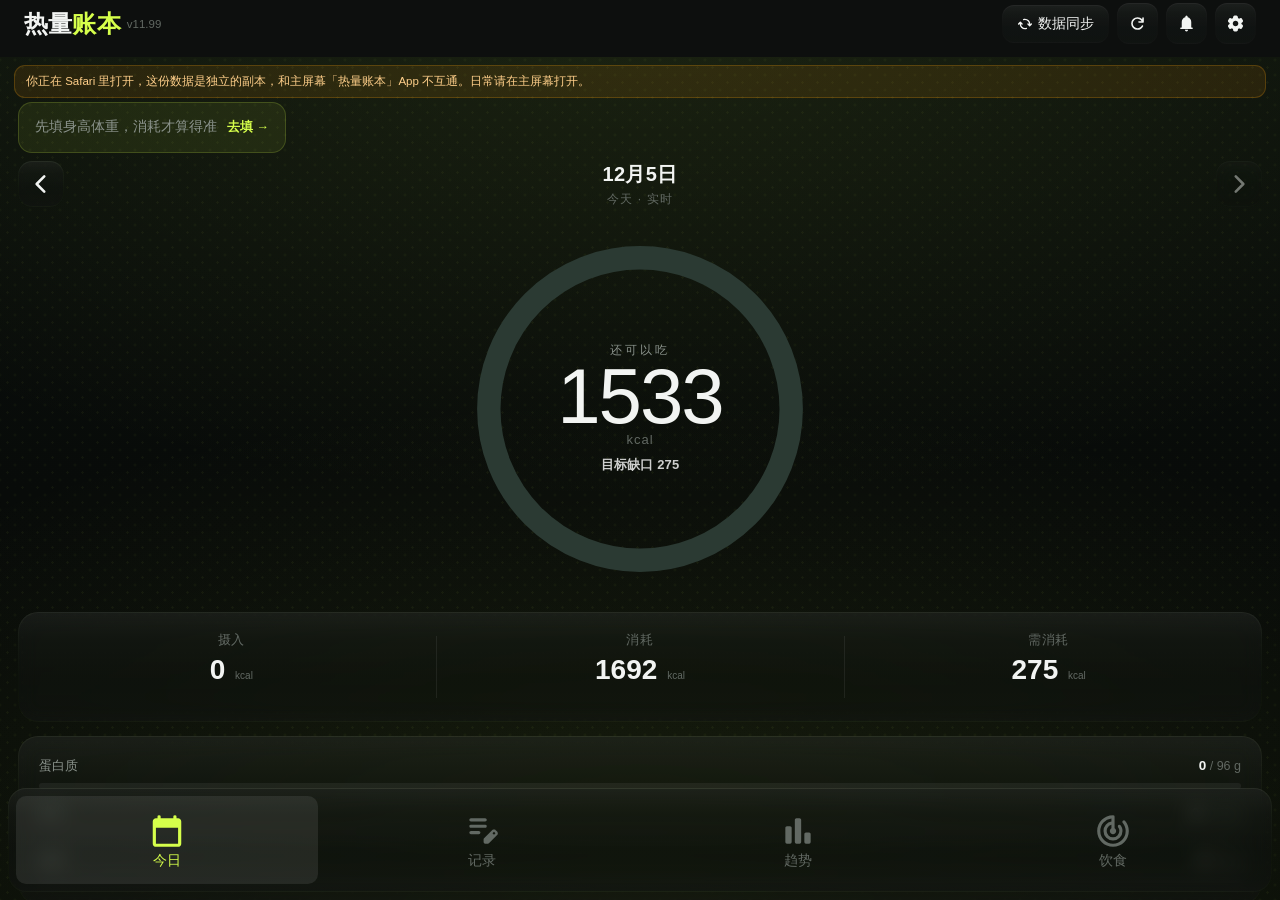
==== commit 39f14d0c: "v11.99 搜索排序可选：最近吃过 / 最常吃（记住选择）" ====
--- a/index.html
+++ b/index.html
@@ -7,7 +7,7 @@
 <meta name="apple-mobile-web-app-status-bar-style" content="black">
 <meta name="theme-color" content="#0a0b0c">
 <title>热量账本</title>
-<link rel="stylesheet" href="style.css?v=1231">
+<link rel="stylesheet" href="style.css?v=1232">
 <link rel="manifest" href="manifest.webmanifest">
 <!-- 换图标时必须改这里的 ?v=，否则 iOS 主屏图标会一直用缓存里的旧图 -->
 <link rel="apple-touch-icon" href="apple-touch-icon.png?v=1219">
@@ -510,11 +510,11 @@
   </div>
 </div>
 
-<script src="foods.js?v=1231"></script>
-<script src="icons.js?v=1231"></script>
-<script src="api.js?v=1231"></script>
+<script src="foods.js?v=1232"></script>
+<script src="icons.js?v=1232"></script>
+<script src="api.js?v=1232"></script>
 <script src="calc.js?v=1219"></script>
-<script src="app.js?v=1231"></script>
+<script src="app.js?v=1232"></script>
 <script>
 /* 兜底：万一这次加载没完整（脚本没下来 / 执行出错），不要停在"全是破折号"的死界面。
    顺序：① 自己把没加载成功的脚本用 ?r=时间戳 再补一遍；② 还不行为一条可点重试的提示条，
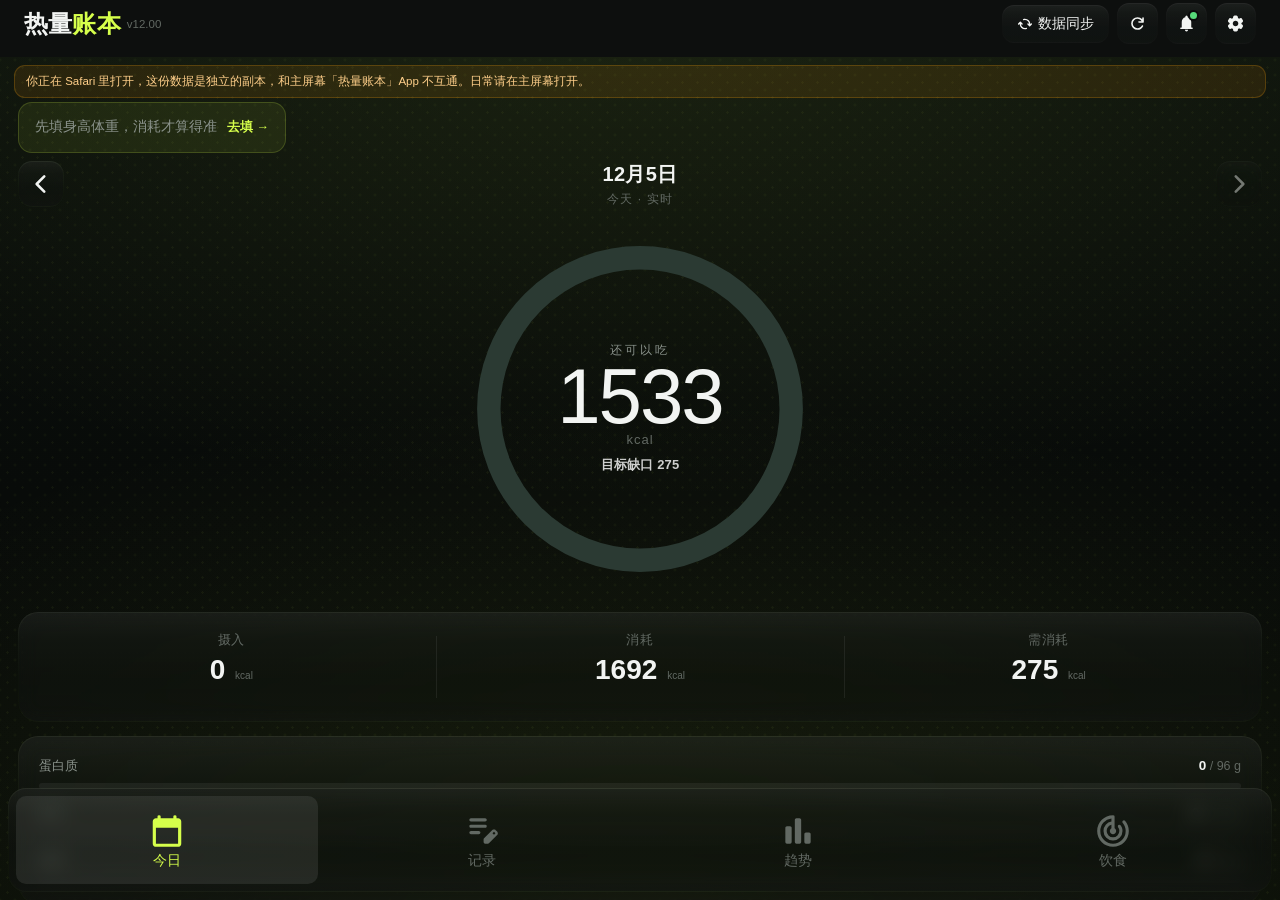
==== commit 1ab4a587: "v12.00 去掉搜索页快捷选择按钮；排序按钮改名「按时间」「按频次」" ====
--- a/index.html
+++ b/index.html
@@ -7,7 +7,7 @@
 <meta name="apple-mobile-web-app-status-bar-style" content="black">
 <meta name="theme-color" content="#0a0b0c">
 <title>热量账本</title>
-<link rel="stylesheet" href="style.css?v=1232">
+<link rel="stylesheet" href="style.css?v=1233">
 <link rel="manifest" href="manifest.webmanifest">
 <!-- 换图标时必须改这里的 ?v=，否则 iOS 主屏图标会一直用缓存里的旧图 -->
 <link rel="apple-touch-icon" href="apple-touch-icon.png?v=1219">
@@ -291,8 +291,6 @@
     <!-- 搜索（搜索框在卡片顶部） -->
     <div class="pane" id="pane-search" hidden>
       <input id="searchInput" placeholder="搜食物：米饭 / 鸡胸 / 拿铁" autocomplete="off">
-      <!-- v9.27：常用词提到滚动区外面 —— 下面的列表滑动时它是固定不动的 -->
-      <div class="chips-wrap" id="recentChips"></div>
       <div class="searchscroll">
         <div class="slist" id="searchList"></div>
       </div>
@@ -510,11 +508,11 @@
   </div>
 </div>
 
-<script src="foods.js?v=1232"></script>
-<script src="icons.js?v=1232"></script>
-<script src="api.js?v=1232"></script>
+<script src="foods.js?v=1233"></script>
+<script src="icons.js?v=1233"></script>
+<script src="api.js?v=1233"></script>
 <script src="calc.js?v=1219"></script>
-<script src="app.js?v=1232"></script>
+<script src="app.js?v=1233"></script>
 <script>
 /* 兜底：万一这次加载没完整（脚本没下来 / 执行出错），不要停在"全是破折号"的死界面。
    顺序：① 自己把没加载成功的脚本用 ?r=时间戳 再补一遍；② 还不行为一条可点重试的提示条，
--- a/style.css
+++ b/style.css
@@ -3395,15 +3395,6 @@
   box-sizing: border-box;
 }
 
-#pane-search .chips-wrap {
-  /* v9.27：常用词固定在滚动区外面，与搜索框之间留 14（= 缝 1）；卡片滚动时它 sticky 钉住 */
-  margin-top: 7px !important;
-  flex: 0 0 auto;
-  position: relative; z-index: 3;
-  /* v8.80 用户口径：「常用词下面多了一块黑黑的框，这个框不要」
-     → 去掉上一版给这一排加的深色底 + 模糊 + 内边距，也不再钉在顶部（那层底就是为了钉住挡字才加的） */
-}
-
 #pane-search .slist { margin-top: 0; }
 
 /* v11.97 用户口径：搜索结果默认只铺 8 条，列表最底一行「展开全部 N 条 / 收起」
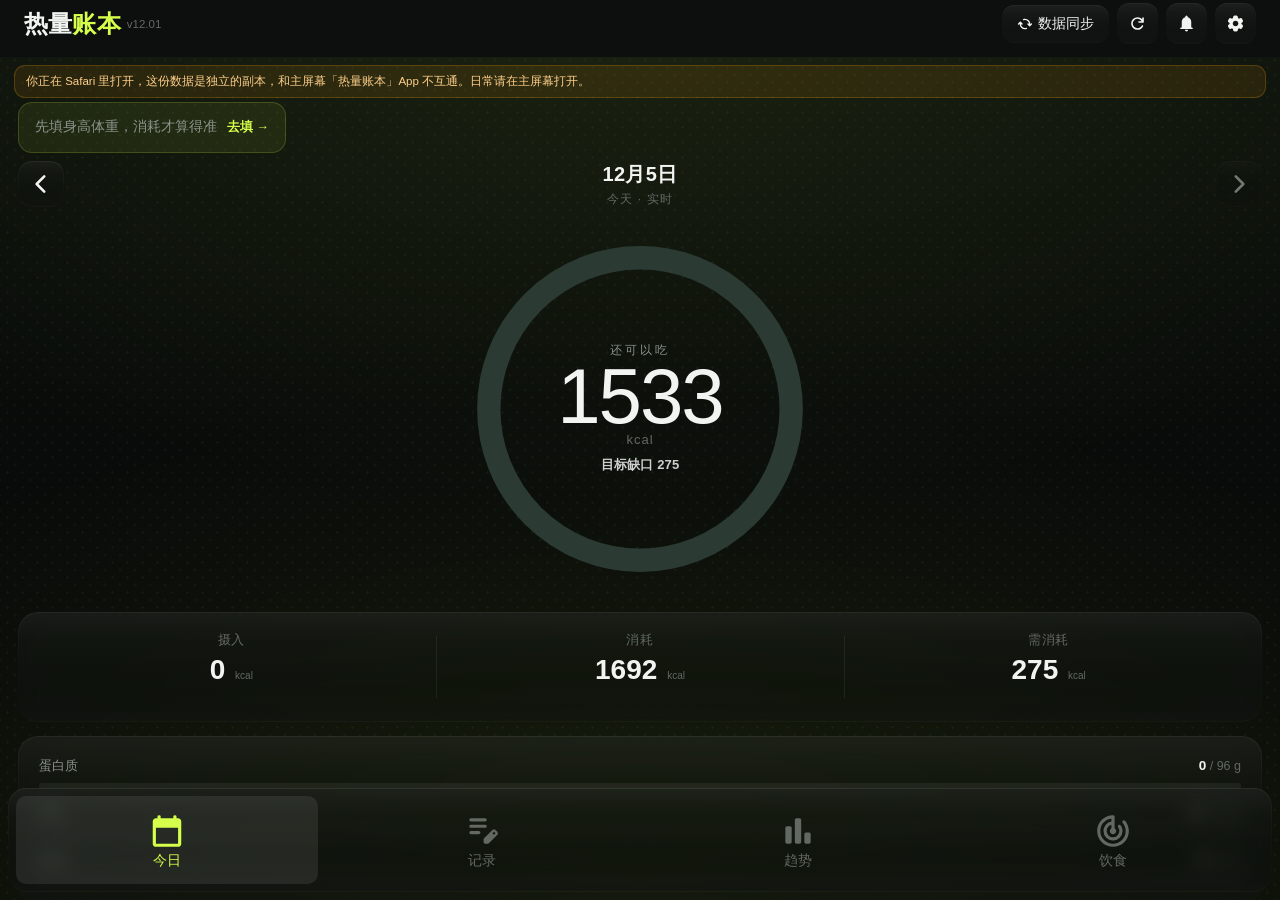
==== commit ee1e0485: "v12.01 文字只报一个菜名就出一条，不再自己补配菜和汤汁" ====
--- a/index.html
+++ b/index.html
@@ -7,7 +7,7 @@
 <meta name="apple-mobile-web-app-status-bar-style" content="black">
 <meta name="theme-color" content="#0a0b0c">
 <title>热量账本</title>
-<link rel="stylesheet" href="style.css?v=1233">
+<link rel="stylesheet" href="style.css?v=1234">
 <link rel="manifest" href="manifest.webmanifest">
 <!-- 换图标时必须改这里的 ?v=，否则 iOS 主屏图标会一直用缓存里的旧图 -->
 <link rel="apple-touch-icon" href="apple-touch-icon.png?v=1219">
@@ -508,11 +508,11 @@
   </div>
 </div>
 
-<script src="foods.js?v=1233"></script>
-<script src="icons.js?v=1233"></script>
-<script src="api.js?v=1233"></script>
+<script src="foods.js?v=1234"></script>
+<script src="icons.js?v=1234"></script>
+<script src="api.js?v=1234"></script>
 <script src="calc.js?v=1219"></script>
-<script src="app.js?v=1233"></script>
+<script src="app.js?v=1234"></script>
 <script>
 /* 兜底：万一这次加载没完整（脚本没下来 / 执行出错），不要停在"全是破折号"的死界面。
    顺序：① 自己把没加载成功的脚本用 ?r=时间戳 再补一遍；② 还不行为一条可点重试的提示条，
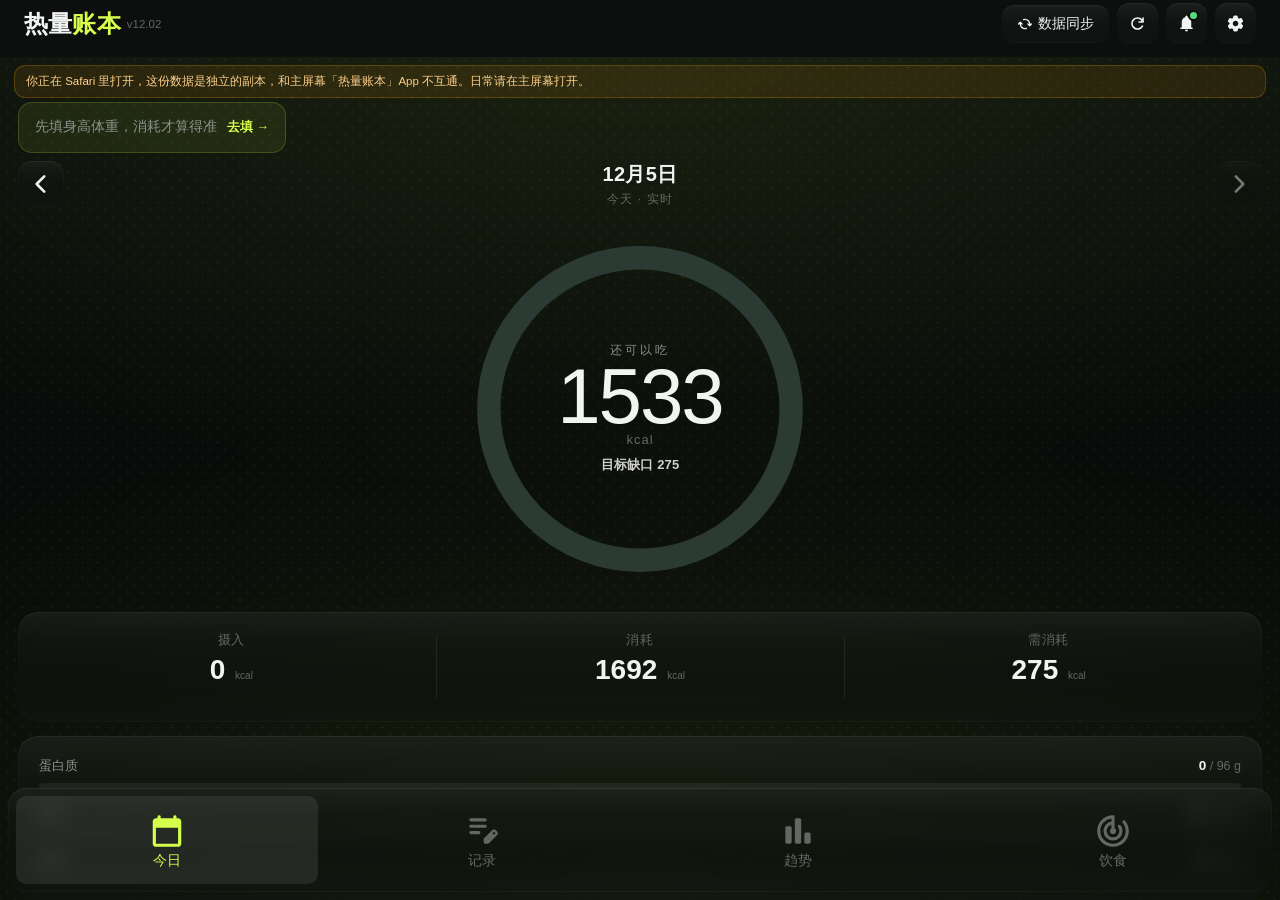
==== commit ff9e0fb0: "修：趋势页练账卡训练天数按本周一–周日算，和练账一致 v12.02" ====
--- a/index.html
+++ b/index.html
@@ -7,7 +7,7 @@
 <meta name="apple-mobile-web-app-status-bar-style" content="black">
 <meta name="theme-color" content="#0a0b0c">
 <title>热量账本</title>
-<link rel="stylesheet" href="style.css?v=1234">
+<link rel="stylesheet" href="style.css?v=1235">
 <link rel="manifest" href="manifest.webmanifest">
 <!-- 换图标时必须改这里的 ?v=，否则 iOS 主屏图标会一直用缓存里的旧图 -->
 <link rel="apple-touch-icon" href="apple-touch-icon.png?v=1219">
@@ -508,11 +508,11 @@
   </div>
 </div>
 
-<script src="foods.js?v=1234"></script>
-<script src="icons.js?v=1234"></script>
-<script src="api.js?v=1234"></script>
+<script src="foods.js?v=1235"></script>
+<script src="icons.js?v=1235"></script>
+<script src="api.js?v=1235"></script>
 <script src="calc.js?v=1219"></script>
-<script src="app.js?v=1234"></script>
+<script src="app.js?v=1235"></script>
 <script>
 /* 兜底：万一这次加载没完整（脚本没下来 / 执行出错），不要停在"全是破折号"的死界面。
    顺序：① 自己把没加载成功的脚本用 ?r=时间戳 再补一遍；② 还不行为一条可点重试的提示条，
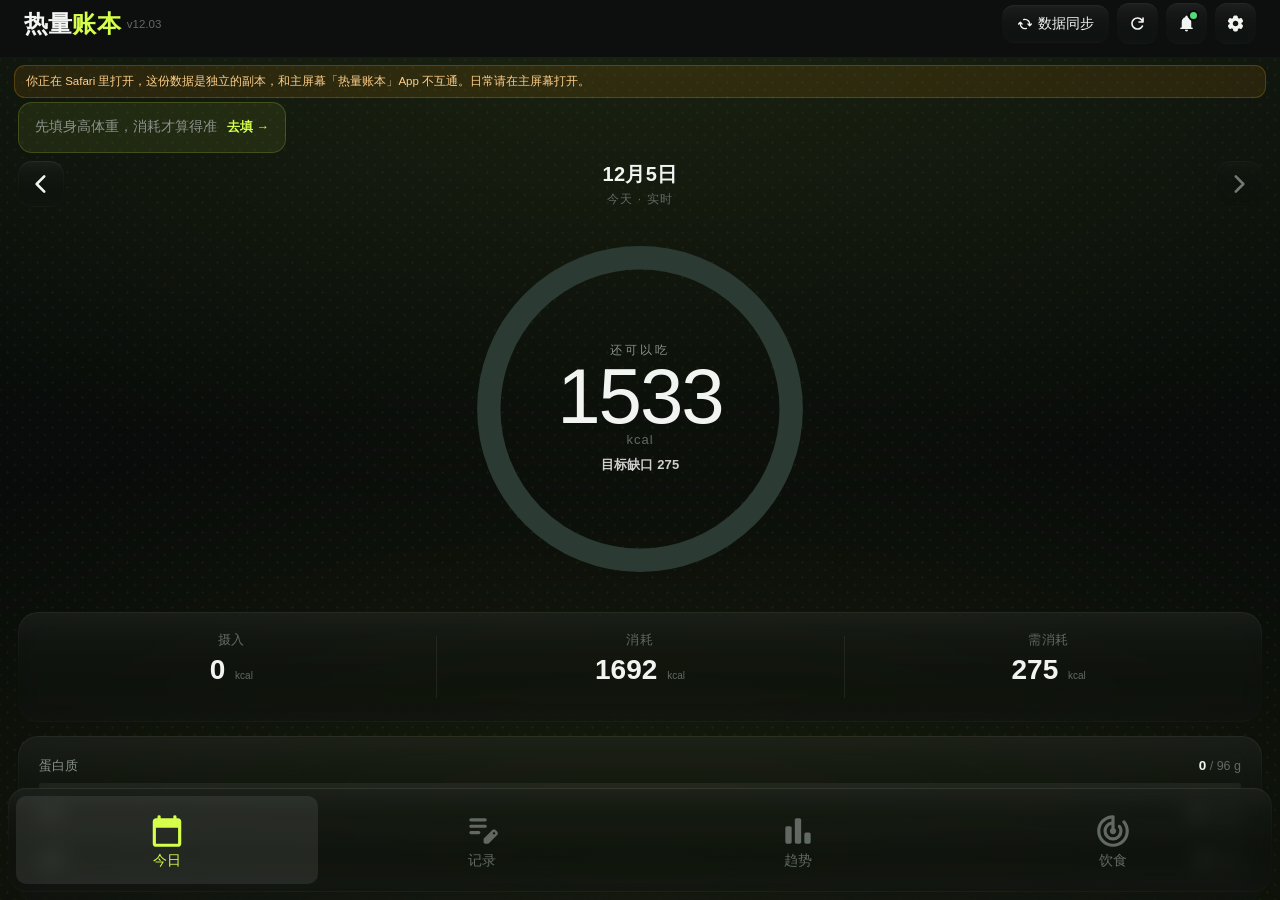
==== commit 2590e5cd: "v12.03：记录卡加「记到」日期，昨天忘了记入的食物可补记回昨天；草稿保留 7 天" ====
--- a/index.html
+++ b/index.html
@@ -7,7 +7,7 @@
 <meta name="apple-mobile-web-app-status-bar-style" content="black">
 <meta name="theme-color" content="#0a0b0c">
 <title>热量账本</title>
-<link rel="stylesheet" href="style.css?v=1235">
+<link rel="stylesheet" href="style.css?v=1236">
 <link rel="manifest" href="manifest.webmanifest">
 <!-- 换图标时必须改这里的 ?v=，否则 iOS 主屏图标会一直用缓存里的旧图 -->
 <link rel="apple-touch-icon" href="apple-touch-icon.png?v=1219">
@@ -309,6 +309,10 @@
   <div class="sh-foot" id="addFoot" hidden>
     <!-- v9.26：用户口径「上下滑动时这块不动，滚动内容的下端就到这道缝」——
          「记到哪一餐」整块从滚动区搬到固定底栏，只有上面的照片区 / 已添加会滚 -->
+    <div class="daypick">
+      <span class="daylbl">记到</span>
+      <input type="date" id="recDay" aria-label="记录日期">
+    </div>
     <div class="mealpick">
       <div class="chips-wrap" id="mealPick">
         <button class="chip" data-meal="breakfast">早餐</button>
@@ -508,11 +512,11 @@
   </div>
 </div>
 
-<script src="foods.js?v=1235"></script>
-<script src="icons.js?v=1235"></script>
-<script src="api.js?v=1235"></script>
+<script src="foods.js?v=1236"></script>
+<script src="icons.js?v=1236"></script>
+<script src="api.js?v=1236"></script>
 <script src="calc.js?v=1219"></script>
-<script src="app.js?v=1235"></script>
+<script src="app.js?v=1236"></script>
 <script>
 /* 兜底：万一这次加载没完整（脚本没下来 / 执行出错），不要停在"全是破折号"的死界面。
    顺序：① 自己把没加载成功的脚本用 ?r=时间戳 再补一遍；② 还不行为一条可点重试的提示条，
--- a/style.css
+++ b/style.css
@@ -1691,6 +1691,15 @@
 /* v9.32 用户口径：去掉「记到哪一餐」那行小字，五个餐次单独装进一张卡牌
    （材质和上面那些食品卡一致：黑 8% 底 + edge-gloss + 圆角 18） */
 #addSheet .mealpick { margin: 0 0 12px; }
+/* 补记：记入前选日期（默认今天；草稿照片是哪天拍的，就默认记到那天） */
+#addSheet .daypick { display: flex; align-items: center; gap: 8px; margin: 0 0 10px; }
+#addSheet .daypick .daylbl { flex: none; font-size: 12.5px; color: var(--muted2); }
+#addSheet .daypick input {
+  flex: 1; min-width: 0; font: inherit; font-size: 13px;
+  color: var(--text); color-scheme: dark;
+  background: #1b1f23; border: 1px solid rgba(255,255,255,.06);
+  border-radius: 11px; padding: 8px 11px;
+}
 
 #addSheet .sh-body { padding-top: 7px; }   /* v9.25：7 = 第 2 道缝的下半截（裁切线在缝心，首行落在缝底） */
 
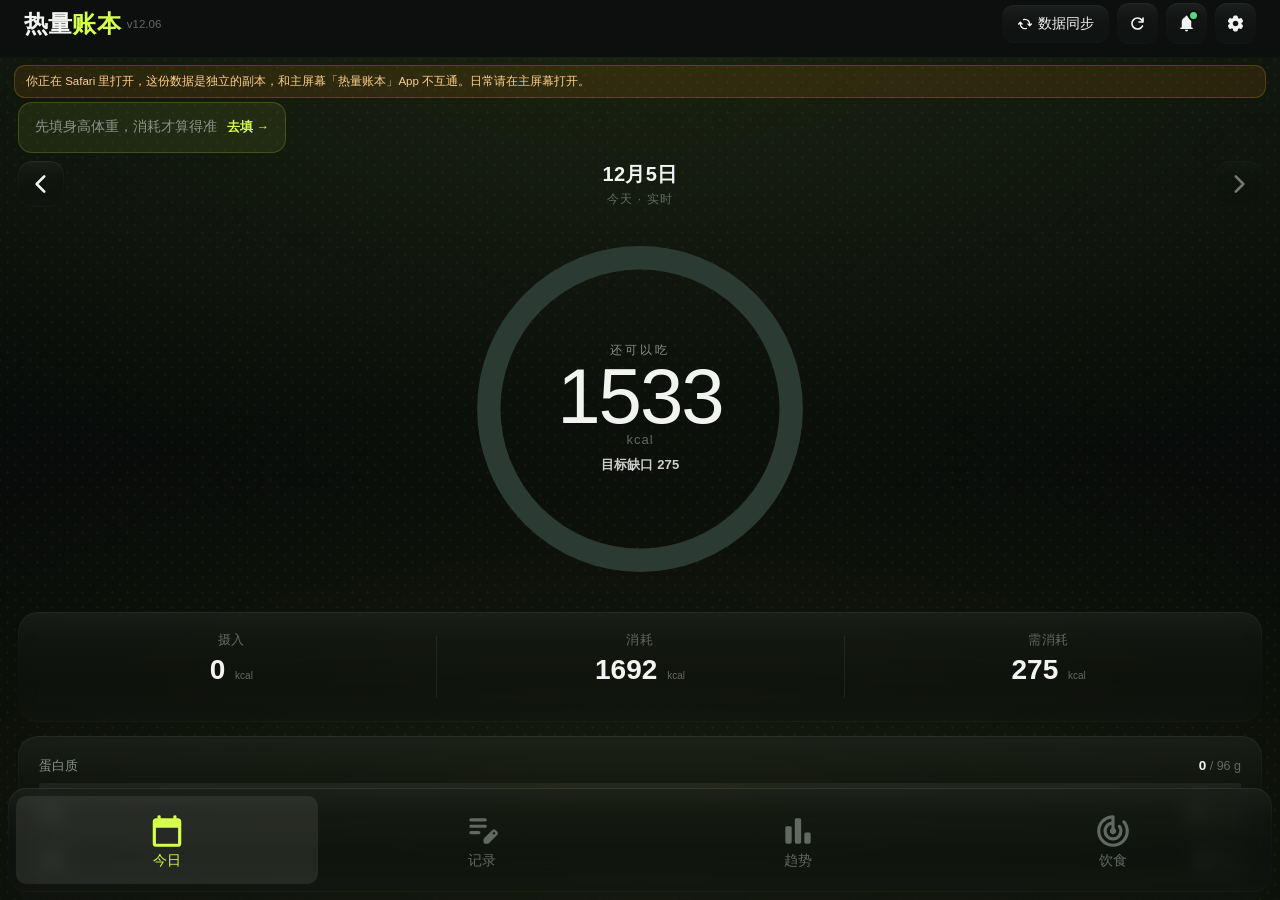
==== commit abb0f751: "v12.04-v12.06：围度卡 + 按公式算 + 减脂阶段判断" ====
--- a/index.html
+++ b/index.html
@@ -7,7 +7,7 @@
 <meta name="apple-mobile-web-app-status-bar-style" content="black">
 <meta name="theme-color" content="#0a0b0c">
 <title>热量账本</title>
-<link rel="stylesheet" href="style.css?v=1236">
+<link rel="stylesheet" href="style.css?v=1239">
 <link rel="manifest" href="manifest.webmanifest">
 <!-- 换图标时必须改这里的 ?v=，否则 iOS 主屏图标会一直用缓存里的旧图 -->
 <link rel="apple-touch-icon" href="apple-touch-icon.png?v=1219">
@@ -512,11 +512,11 @@
   </div>
 </div>
 
-<script src="foods.js?v=1236"></script>
-<script src="icons.js?v=1236"></script>
-<script src="api.js?v=1236"></script>
+<script src="foods.js?v=1239"></script>
+<script src="icons.js?v=1239"></script>
+<script src="api.js?v=1239"></script>
 <script src="calc.js?v=1219"></script>
-<script src="app.js?v=1236"></script>
+<script src="app.js?v=1239"></script>
 <script>
 /* 兜底：万一这次加载没完整（脚本没下来 / 执行出错），不要停在"全是破折号"的死界面。
    顺序：① 自己把没加载成功的脚本用 ?r=时间戳 再补一遍；② 还不行为一条可点重试的提示条，
--- a/style.css
+++ b/style.css
@@ -393,6 +393,30 @@
 
 /* 身体数据 · 最近一次（不套小框） */
 .bstats { display: grid; grid-template-columns: repeat(4, 1fr); padding: 10px 0 4px; }
+/* v12.04：围度输入（腰 / 臀 / 大腿 三格并排） */
+.circrow { display: grid; grid-template-columns: repeat(3, 1fr); gap: 8px; margin: 12px 0 0; }
+.circrow input {
+  width: 100%; padding: 10px 6px; text-align: center; box-sizing: border-box;
+  font-size: 14px; font-variant-numeric: tabular-nums;
+}
+/* v12.05：饮食目标页「按公式算」卡 */
+.fxkgrow { display: flex; align-items: center; gap: 8px; }
+.fxkgrow input { width: 120px; text-align: center; padding: 10px 12px; font-variant-numeric: tabular-nums; }
+.fxkgrow span { font-size: 12px; color: var(--muted2); }
+.fxout { margin: 12px 0 0; }
+.fxrow {
+  display: flex; align-items: baseline; justify-content: space-between; gap: 12px;
+  padding: 7px 0; border-top: 1px solid var(--line); font-size: 12.5px; color: var(--muted2);
+}
+.fxrow:first-child { border-top: 0; }
+.fxrow b { font-size: 14px; font-weight: 650; color: var(--text); font-variant-numeric: tabular-nums; }
+.fxrow b small { font-size: 10.5px; color: var(--muted2); font-weight: 400; margin-left: 2px; }
+/* v12.06：趋势页「减脂阶段」 */
+.phasecard .phasename { margin: 10px 0 0; font-size: 20px; font-weight: 650; letter-spacing: -.2px; color: var(--lime); }
+.phasecard .phasetodo {
+  margin: 10px 0 0; padding: 10px 12px; border-radius: 12px; font-size: 12px; line-height: 1.65;
+  background-color: rgba(255,255,255,.05); border: 1px solid var(--line); color: var(--text);
+}
 .bstats > div {
   position: relative; text-align: center;
   display: flex; flex-direction: column-reverse;   /* 数字在上、文字在下 */
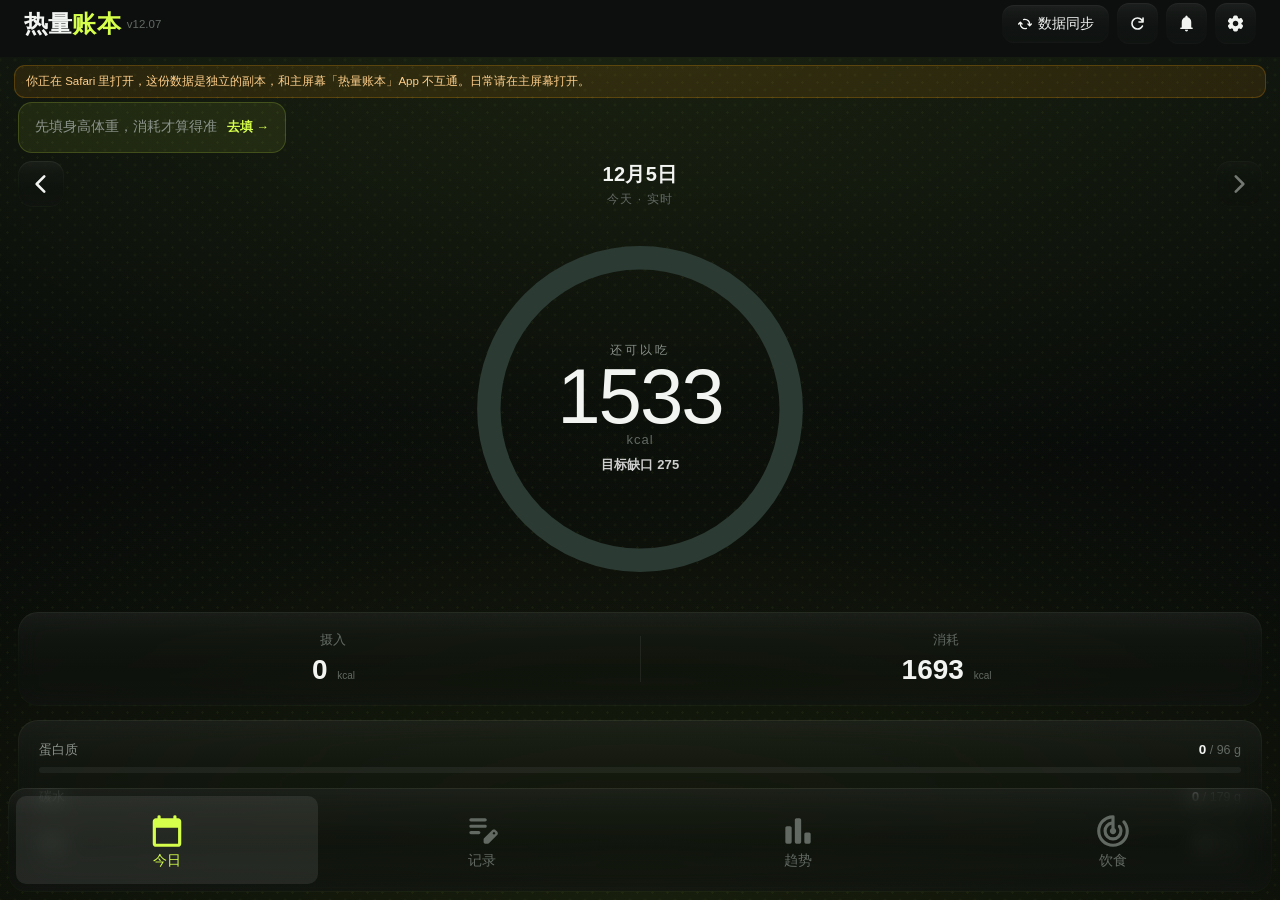
==== commit 11474800: "v12.07 首页第三格「需消耗」没有依据：改成只有吃超才出现「还要再消耗」，其余两格" ====
--- a/index.html
+++ b/index.html
@@ -7,7 +7,7 @@
 <meta name="apple-mobile-web-app-status-bar-style" content="black">
 <meta name="theme-color" content="#0a0b0c">
 <title>热量账本</title>
-<link rel="stylesheet" href="style.css?v=1239">
+<link rel="stylesheet" href="style.css?v=1241">
 <link rel="manifest" href="manifest.webmanifest">
 <!-- 换图标时必须改这里的 ?v=，否则 iOS 主屏图标会一直用缓存里的旧图 -->
 <link rel="apple-touch-icon" href="apple-touch-icon.png?v=1219">
@@ -121,7 +121,7 @@
       </div>
     </div>
 
-    <div class="stats">
+    <div class="stats" id="hStats">
       <div>
         <div class="k">摄入</div>
         <div class="v" id="stIntake">—</div>
@@ -129,11 +129,11 @@
       <div>
         <div class="k" id="stExpLbl">消耗</div>
         <div class="v" id="stExp">—</div>
+      </div>
+      <div>
+        <div class="k" id="stNeedLbl">需消耗</div>
+        <div class="v" id="stNeed">—</div>
         <div class="at" id="stLeftAt"></div>
-      </div>
-      <div>
-        <div class="k">需消耗</div>
-        <div class="v" id="stNeed">—</div>
       </div>
     </div>
 
@@ -512,11 +512,11 @@
   </div>
 </div>
 
-<script src="foods.js?v=1239"></script>
-<script src="icons.js?v=1239"></script>
-<script src="api.js?v=1239"></script>
+<script src="foods.js?v=1241"></script>
+<script src="icons.js?v=1241"></script>
+<script src="api.js?v=1241"></script>
 <script src="calc.js?v=1219"></script>
-<script src="app.js?v=1239"></script>
+<script src="app.js?v=1241"></script>
 <script>
 /* 兜底：万一这次加载没完整（脚本没下来 / 执行出错），不要停在"全是破折号"的死界面。
    顺序：① 自己把没加载成功的脚本用 ?r=时间戳 再补一遍；② 还不行为一条可点重试的提示条，
--- a/style.css
+++ b/style.css
@@ -366,6 +366,8 @@
   padding: 15px 6px;
 }
 .stats > div { text-align: center; position: relative; }
+/* v12.07：第三格（还要再消耗）只有吃超了才显示，其余时候两格平分 */
+.stats.two { grid-template-columns: 1fr 1fr; }
 .stats > div + div::before {
   content: "";
   position: absolute;
